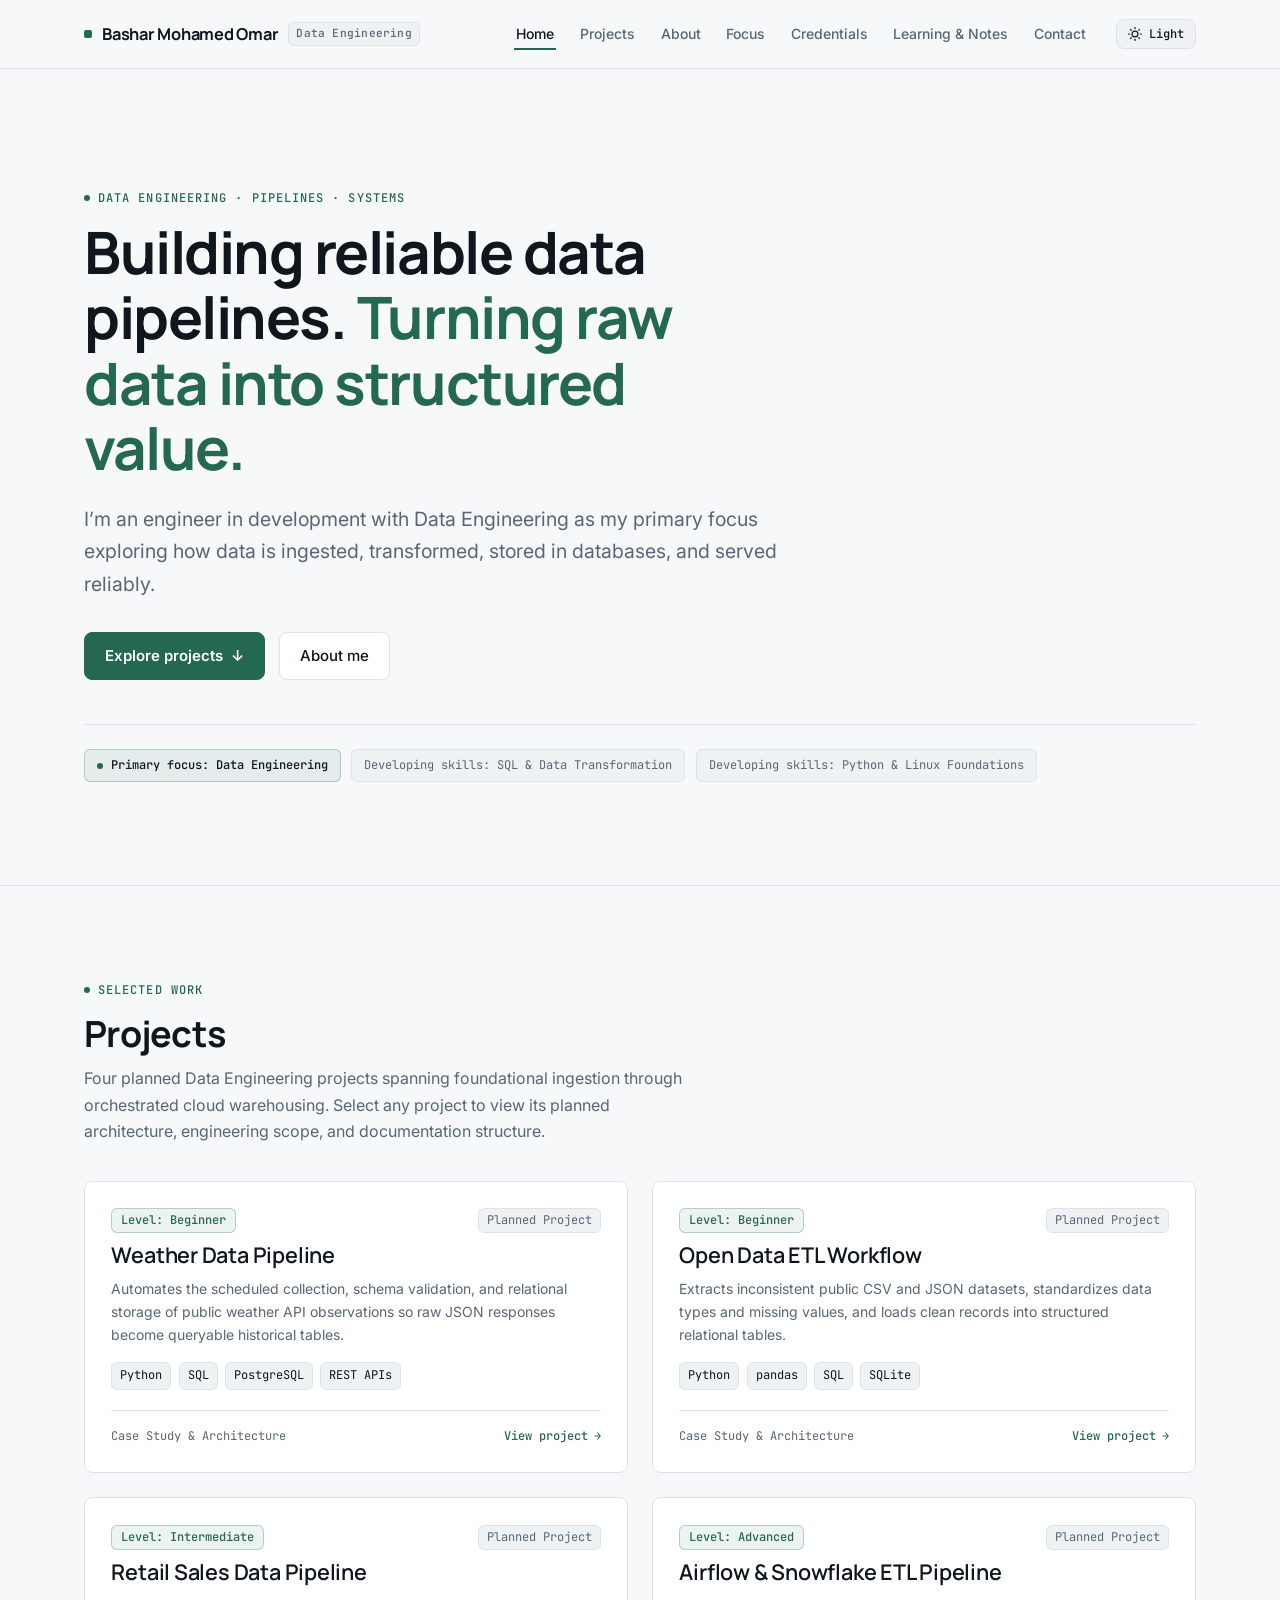
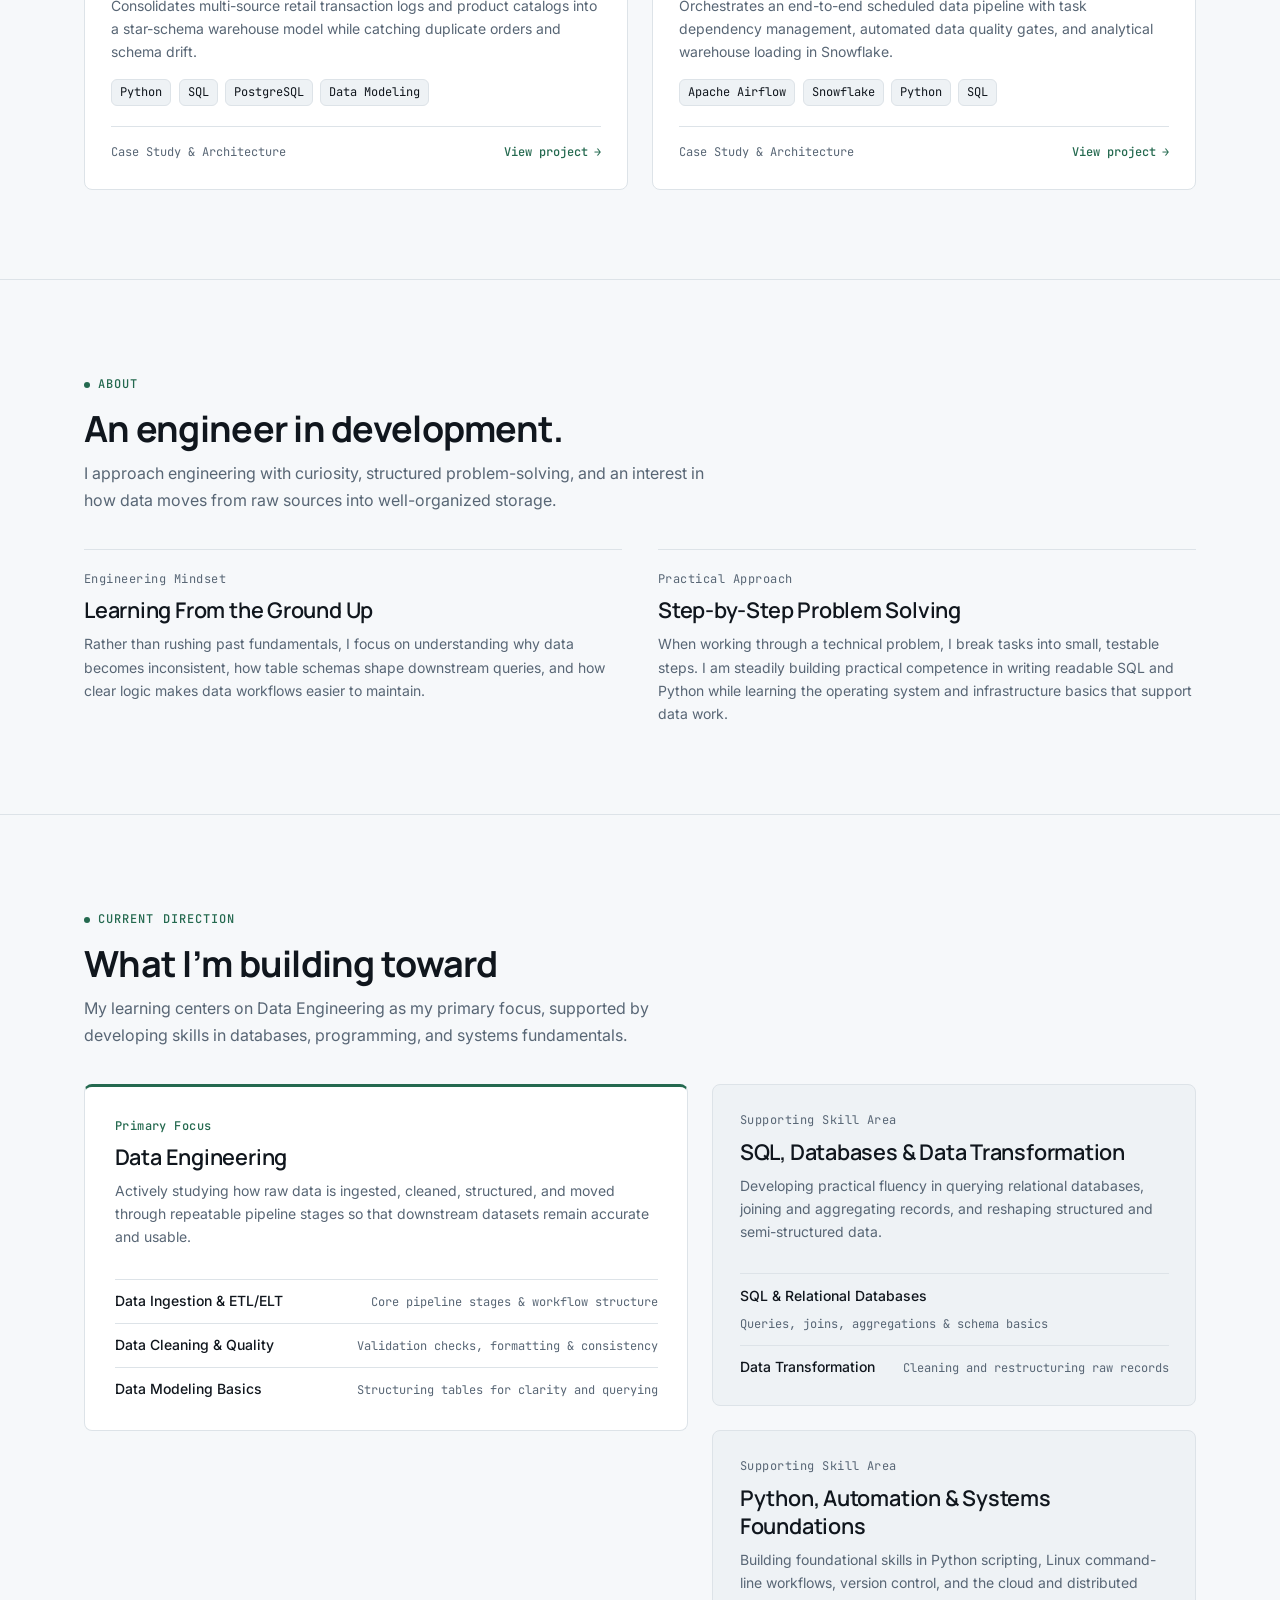
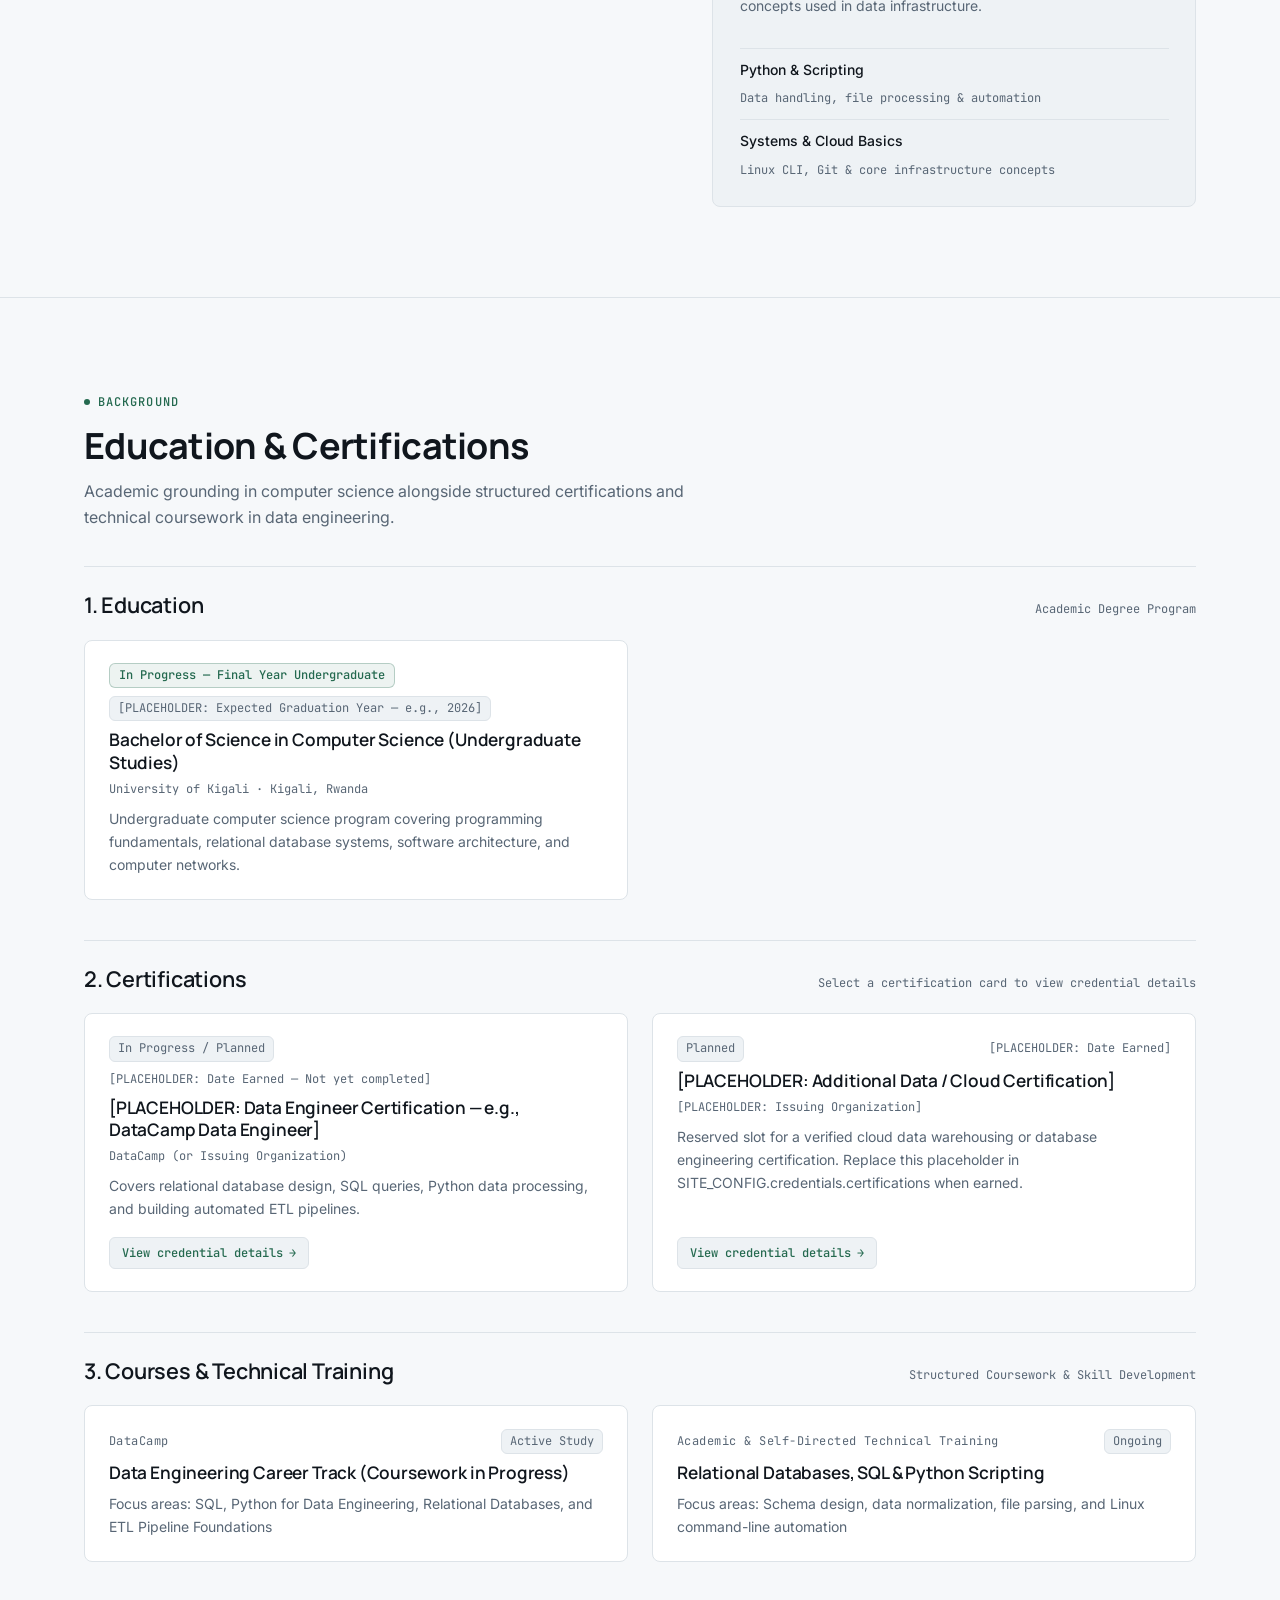
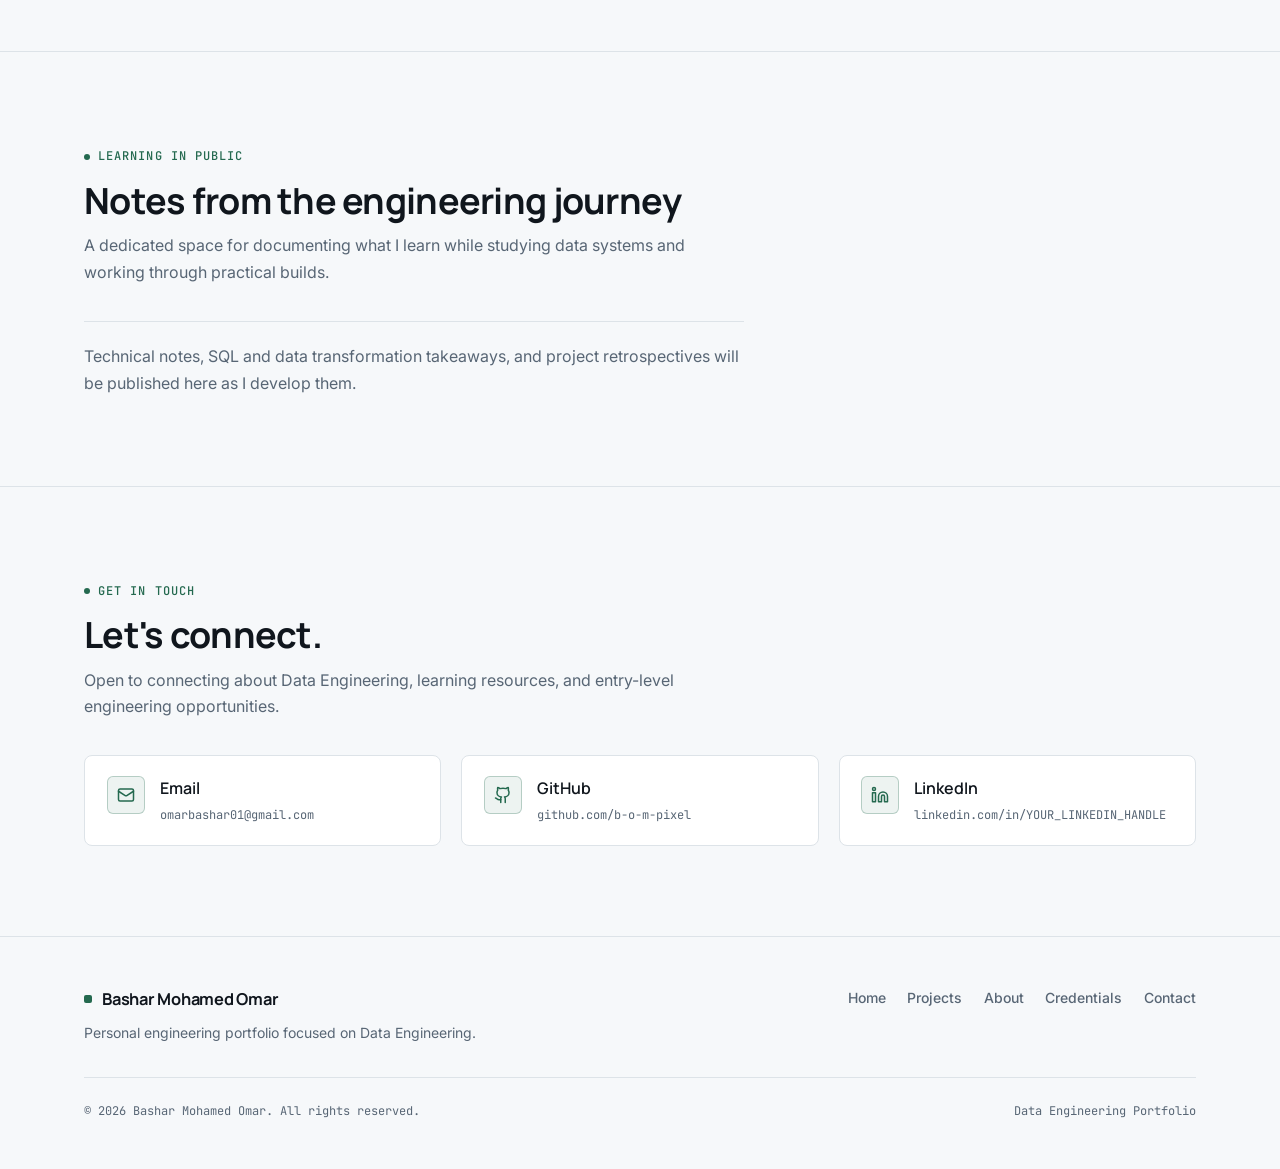
==== index.html @ 9e99ff5d "Updated mail and github links" ====
<!DOCTYPE html>
<html lang="en" data-theme="light">
<head>
  <meta charset="UTF-8" />
  <meta name="viewport" content="width=device-width, initial-scale=1.0" />
  <title>Bashar Mohamed Omar — Data Engineering Portfolio</title>
  <meta
    name="description"
    content="Personal engineering portfolio of Bashar Mohamed Omar, an engineer in development focused on Data Engineering."
  />

  <!-- Google Fonts: Manrope (Headings), Inter (Body), JetBrains Mono (Technical Metadata) -->
  <link rel="preconnect" href="https://fonts.googleapis.com" />
  <link rel="preconnect" href="https://fonts.gstatic.com" crossorigin />
  <link
    href="https://fonts.googleapis.com/css2?family=Inter:wght@400;500;600&family=JetBrains+Mono:wght@400;500&family=Manrope:wght@600;700;800&display=swap"
    rel="stylesheet"
  />

  <!-- Shared Portfolio Stylesheet -->
  <link rel="stylesheet" href="styles.css" />

  <script>
    (function initializeThemeBeforePaint() {
      try {
        var STORAGE_KEY = 'portfolio-theme';
        var savedTheme = localStorage.getItem(STORAGE_KEY);
        var prefersDark =
          window.matchMedia &&
          window.matchMedia('(prefers-color-scheme: dark)').matches;
        var resolvedTheme =
          savedTheme === 'dark' || savedTheme === 'light'
            ? savedTheme
            : prefersDark
            ? 'dark'
            : 'light';
        document.documentElement.setAttribute('data-theme', resolvedTheme);
        document.documentElement.style.colorScheme = resolvedTheme;
      } catch (err) {
        document.documentElement.setAttribute('data-theme', 'light');
      }
    })();
  </script>
</head>
<body>
  <a href="#main-content" class="skip-link">Skip to main content</a>

  <div id="app-root"></div>

  <script>
    const SITE_CONFIG = {
      brand: {
        name: 'Bashar Mohamed Omar',
        tag: 'Data Engineering',
        href: '#hero',
        roleSummary: 'Personal engineering portfolio focused on Data Engineering.'
      },
      navigation: [
        { label: 'Home', href: '#hero', id: 'hero' },
        { label: 'Projects', href: '#projects', id: 'projects' },
        { label: 'About', href: '#about', id: 'about' },
        { label: 'Focus', href: '#focus', id: 'focus' },
        { label: 'Credentials', href: '#credentials', id: 'credentials' },
        { label: 'Learning & Notes', href: '#notes', id: 'notes' },
        { label: 'Contact', href: '#contact', id: 'contact' }
      ],
      footerLinks: [
        { label: 'Home', href: '#hero' },
        { label: 'Projects', href: '#projects' },
        { label: 'About', href: '#about' },
        { label: 'Credentials', href: '#credentials' },
        { label: 'Contact', href: '#contact' }
      ],
      hero: {
        eyebrow: 'DATA ENGINEERING · PIPELINES · SYSTEMS',
        headlinePrefix: 'Building reliable data pipelines.',
        headlineAccent: 'Turning raw data into structured value.',
        supportingParagraph:
          'I’m an engineer in development with Data Engineering as my primary focus exploring how data is ingested, transformed, stored in databases, and served reliably.',
        primaryCta: {
          label: 'Explore projects',
          href: '#projects'
        },
        secondaryCta: {
          label: 'About me',
          href: '#about'
        },
        focusIndicators: [
          { label: 'Primary focus: Data Engineering', isPrimary: true },
          { label: 'Developing skills: SQL & Data Transformation', isPrimary: false },
          { label: 'Developing skills: Python & Linux Foundations', isPrimary: false }
        ]
      },
      projects: {
        id: 'projects',
        label: 'SELECTED WORK',
        heading: 'Projects',
        intro:
          'Four planned Data Engineering projects spanning foundational ingestion through orchestrated cloud warehousing. Select any project to view its planned architecture, engineering scope, and documentation structure.',
        items: [
          {
            title: 'Weather Data Pipeline',
            level: 'Beginner',
            status: 'Planned Project',
            problem:
              'Automates the scheduled collection, schema validation, and relational storage of public weather API observations so raw JSON responses become queryable historical tables.',
            techStack: ['Python', 'SQL', 'PostgreSQL', 'REST APIs'],
            href: 'projects/weather-data-pipeline.html'
          },
          {
            title: 'Open Data ETL Workflow',
            level: 'Beginner',
            status: 'Planned Project',
            problem:
              'Extracts inconsistent public CSV and JSON datasets, standardizes data types and missing values, and loads clean records into structured relational tables.',
            techStack: ['Python', 'pandas', 'SQL', 'SQLite'],
            href: 'projects/open-data-etl.html'
          },
          {
            title: 'Retail Sales Data Pipeline',
            level: 'Intermediate',
            status: 'Planned Project',
            problem:
              'Consolidates multi-source retail transaction logs and product catalogs into a star-schema warehouse model while catching duplicate orders and schema drift.',
            techStack: ['Python', 'SQL', 'PostgreSQL', 'Data Modeling'],
            href: 'projects/retail-data-pipeline.html'
          },
          {
            title: 'Airflow & Snowflake ETL Pipeline',
            level: 'Advanced',
            status: 'Planned Project',
            problem:
              'Orchestrates an end-to-end scheduled data pipeline with task dependency management, automated data quality gates, and analytical warehouse loading in Snowflake.',
            techStack: ['Apache Airflow', 'Snowflake', 'Python', 'SQL'],
            href: 'projects/airflow-snowflake-etl.html'
          }
        ]
      },
      about: {
        id: 'about',
        label: 'ABOUT',
        heading: 'An engineer in development.',
        intro:
          'I approach engineering with curiosity, structured problem-solving, and an interest in how data moves from raw sources into well-organized storage.',
        columns: [
          {
            kicker: 'Engineering Mindset',
            title: 'Learning From the Ground Up',
            copy:
              'Rather than rushing past fundamentals, I focus on understanding why data becomes inconsistent, how table schemas shape downstream queries, and how clear logic makes data workflows easier to maintain.'
          },
          {
            kicker: 'Practical Approach',
            title: 'Step-by-Step Problem Solving',
            copy:
              'When working through a technical problem, I break tasks into small, testable steps. I am steadily building practical competence in writing readable SQL and Python while learning the operating system and infrastructure basics that support data work.'
          }
        ]
      },
      focus: {
        id: 'focus',
        label: 'CURRENT DIRECTION',
        heading: 'What I’m building toward',
        intro:
          'My learning centers on Data Engineering as my primary focus, supported by developing skills in databases, programming, and systems fundamentals.',
        primaryDomain: {
          id: 'focus-data-engineering',
          kicker: 'Primary Focus',
          title: 'Data Engineering',
          description:
            'Actively studying how raw data is ingested, cleaned, structured, and moved through repeatable pipeline stages so that downstream datasets remain accurate and usable.',
          topics: [
            { label: 'Data Ingestion & ETL/ELT', note: 'Core pipeline stages & workflow structure' },
            { label: 'Data Cleaning & Quality', note: 'Validation checks, formatting & consistency' },
            { label: 'Data Modeling Basics', note: 'Structuring tables for clarity and querying' }
          ]
        },
        supportingDomains: [
          {
            id: 'focus-databases-transformation',
            kicker: 'Supporting Skill Area',
            title: 'SQL, Databases & Data Transformation',
            description:
              'Developing practical fluency in querying relational databases, joining and aggregating records, and reshaping structured and semi-structured data.',
            topics: [
              { label: 'SQL & Relational Databases', note: 'Queries, joins, aggregations & schema basics' },
              { label: 'Data Transformation', note: 'Cleaning and restructuring raw records' }
            ]
          },
          {
            id: 'focus-python-systems',
            kicker: 'Supporting Skill Area',
            title: 'Python, Automation & Systems Foundations',
            description:
              'Building foundational skills in Python scripting, Linux command-line workflows, version control, and the cloud and distributed concepts used in data infrastructure.',
            topics: [
              { label: 'Python & Scripting', note: 'Data handling, file processing & automation' },
              { label: 'Systems & Cloud Basics', note: 'Linux CLI, Git & core infrastructure concepts' }
            ]
          }
        ]
      },
      credentials: {
        id: 'credentials',
        label: 'BACKGROUND',
        heading: 'Education & Certifications',
        intro:
          'Academic grounding in computer science alongside structured certifications and technical coursework in data engineering.',
        // Update status to "Graduated" and set graduationDate once your degree is formally conferred.
        education: [
          {
            degree: 'Bachelor of Science in Computer Science (Undergraduate Studies)',
            institution: 'University of Kigali · Kigali, Rwanda',
            status: 'In Progress — Final Year Undergraduate',
            timeline: '[PLACEHOLDER: Expected Graduation Year — e.g., 2026]',
            summary:
              'Undergraduate computer science program covering programming fundamentals, relational database systems, software architecture, and computer networks.'
          }
        ],
        // Earned and in-progress certifications. Clicking any card opens the accessible detail modal.
        certifications: [
          {
            id: 'cert-datacamp-de',
            name: '[PLACEHOLDER: Data Engineer Certification — e.g., DataCamp Data Engineer]',
            issuer: 'DataCamp (or Issuing Organization)',
            status: 'In Progress / Planned',
            dateEarned: '[PLACEHOLDER: Date Earned — Not yet completed]',
            credentialId: '[PLACEHOLDER: Credential ID will be added upon completion]',
            description:
              'Covers relational database design, SQL queries, Python data processing, and building automated ETL pipelines.',
            imageUrl: '',
            imagePlaceholderNote:
              '[PLACEHOLDER: Certificate preview image (e.g., assets/certificates/datacamp-de.png) will be displayed here once earned.]',
            // Leave verificationUrl empty ('') if no official verification link exists yet; set a full https:// URL to display the Verify button.
            verificationUrl: ''
          },
          {
            id: 'cert-cloud-sql',
            name: '[PLACEHOLDER: Additional Data / Cloud Certification]',
            issuer: '[PLACEHOLDER: Issuing Organization]',
            status: 'Planned',
            dateEarned: '[PLACEHOLDER: Date Earned]',
            credentialId: '[PLACEHOLDER: Credential ID]',
            description:
              'Reserved slot for a verified cloud data warehousing or database engineering certification. Replace this placeholder in SITE_CONFIG.credentials.certifications when earned.',
            imageUrl: '',
            imagePlaceholderNote:
              '[PLACEHOLDER: Certificate image preview will appear here once configured.]',
            verificationUrl: ''
          }
        ],
        courses: [
          {
            title: 'Data Engineering Career Track (Coursework in Progress)',
            provider: 'DataCamp',
            status: 'Active Study',
            focus: 'SQL, Python for Data Engineering, Relational Databases, and ETL Pipeline Foundations'
          },
          {
            title: 'Relational Databases, SQL & Python Scripting',
            provider: 'Academic & Self-Directed Technical Training',
            status: 'Ongoing',
            focus: 'Schema design, data normalization, file parsing, and Linux command-line automation'
          }
        ]
      },
      notes: {
        id: 'notes',
        label: 'LEARNING IN PUBLIC',
        heading: 'Notes from the engineering journey',
        intro:
          'A dedicated space for documenting what I learn while studying data systems and working through practical builds.',
        body:
          'Technical notes, SQL and data transformation takeaways, and project retrospectives will be published here as I develop them.'
      },
      // Replace the placeholder email and profile URLs below with your real details.
      contact: {
        id: 'contact',
        label: 'GET IN TOUCH',
        heading: "Let's connect.",
        intro:
          'Open to connecting about Data Engineering, learning resources, and entry-level engineering opportunities.',
        methods: [
          {
            type: 'email',
            label: 'Email',
            value: 'omarbashar01@gmail.com',
            href: 'mailto:omarbashar01@gmail.com',
            external: false
          },
          {
            type: 'github',
            label: 'GitHub',
            value: 'github.com/b-o-m-pixel',
            href: 'https://github.com/b-o-m-pixel',
            external: true
          },
          {
            type: 'linkedin',
            label: 'LinkedIn',
            value: 'linkedin.com/in/YOUR_LINKEDIN_HANDLE',
            href: 'https://www.linkedin.com/in/YOUR_LINKEDIN_HANDLE',
            external: true
          }
        ]
      }
    };

    function ThemeToggle(buttonIdSuffix) {
      const currentTheme =
        document.documentElement.getAttribute('data-theme') === 'dark' ? 'dark' : 'light';
      const isDark = currentTheme === 'dark';

      return `
        <button
          type="button"
          id="theme-toggle-${buttonIdSuffix}"
          class="theme-toggle-btn js-theme-toggle"
          data-theme-toggle
          aria-pressed="${isDark ? 'true' : 'false'}"
          aria-label="Switch color theme. Current theme is ${isDark ? 'dark' : 'light'}."
          title="Toggle light or dark color theme"
        >
          <span class="js-theme-icon" aria-hidden="true" style="display:inline-flex;align-items:center;">
            ${getThemeIconSvg(currentTheme)}
          </span>
          <span class="js-theme-label">${isDark ? 'Dark' : 'Light'}</span>
        </button>
      `;
    }

    function getThemeIconSvg(theme) {
      if (theme === 'dark') {
        return `<svg width="14" height="14" viewBox="0 0 24 24" fill="none" stroke="currentColor" stroke-width="2" stroke-linecap="round" stroke-linejoin="round"><path d="M21 12.79A9 9 0 1 1 11.21 3 7 7 0 0 0 21 12.79z"></path></svg>`;
      }
      return `<svg width="14" height="14" viewBox="0 0 24 24" fill="none" stroke="currentColor" stroke-width="2" stroke-linecap="round" stroke-linejoin="round"><circle cx="12" cy="12" r="5"></circle><line x1="12" y1="1" x2="12" y2="3"></line><line x1="12" y1="21" x2="12" y2="23"></line><line x1="4.22" y1="4.22" x2="5.64" y2="5.64"></line><line x1="18.36" y1="18.36" x2="19.78" y2="19.78"></line><line x1="1" y1="12" x2="3" y2="12"></line><line x1="21" y1="12" x2="23" y2="12"></line><line x1="4.22" y1="19.78" x2="5.64" y2="18.36"></line><line x1="18.36" y1="5.64" x2="19.78" y2="4.22"></line></svg>`;
    }

    function getContactIconSvg(type) {
      if (type === 'email') {
        return `<svg width="18" height="18" viewBox="0 0 24 24" fill="none" stroke="currentColor" stroke-width="2" stroke-linecap="round" stroke-linejoin="round" aria-hidden="true"><rect x="2" y="4" width="20" height="16" rx="2"></rect><path d="m22 7-8.97 5.7a1.94 1.94 0 0 1-2.06 0L2 7"></path></svg>`;
      }
      if (type === 'github') {
        return `<svg width="18" height="18" viewBox="0 0 24 24" fill="none" stroke="currentColor" stroke-width="2" stroke-linecap="round" stroke-linejoin="round" aria-hidden="true"><path d="M15 22v-4a4.8 4.8 0 0 0-1-3.5c3 0 6-2 6-5.5.08-1.25-.27-2.48-1-3.5.28-1.15.28-2.35 0-3.5 0 0-1 0-3 1.5-2.64-.5-5.36-.5-8 0C6 2 5 2 5 2c-.3 1.15-.3 2.35 0 3.5A5.403 5.403 0 0 0 4 9c0 3.5 3 5.5 6 5.5-.39.49-.68 1.05-.85 1.65-.17.6-.22 1.23-.15 1.85v4"></path><path d="M9 18c-4.51 2-5-2-7-2"></path></svg>`;
      }
      if (type === 'linkedin') {
        return `<svg width="18" height="18" viewBox="0 0 24 24" fill="none" stroke="currentColor" stroke-width="2" stroke-linecap="round" stroke-linejoin="round" aria-hidden="true"><path d="M16 8a6 6 0 0 1 6 6v7h-4v-7a2 2 0 0 0-2-2 2 2 0 0 0-2 2v7h-4v-7a6 6 0 0 1 6-6z"></path><rect x="2" y="9" width="4" height="12"></rect><circle cx="4" cy="4" r="2"></circle></svg>`;
      }
      return `<svg width="18" height="18" viewBox="0 0 24 24" fill="none" stroke="currentColor" stroke-width="2" stroke-linecap="round" stroke-linejoin="round" aria-hidden="true"><path d="M10 13a5 5 0 0 0 7.54.54l3-3a5 5 0 0 0-7.07-7.07l-1.72 1.71"></path><path d="M14 11a5 5 0 0 0-7.54-.54l-3 3a5 5 0 0 0 7.07 7.07l1.71-1.71"></path></svg>`;
    }

    function SiteNavigation(items, isMobile) {
      if (isMobile) {
        return `
          <nav aria-label="Mobile primary navigation">
            <ul class="mobile-nav-list">
              ${items
                .map(
                  (item, idx) => `
                <li>
                  <a
                    href="${item.href}"
                    class="mobile-nav-link js-mobile-nav-link"
                    data-section-target="${item.id}"
                    ${idx === 0 ? 'aria-current="location"' : ''}
                  >
                    <span>${item.label}</span>
                    <span aria-hidden="true" style="font-family:var(--font-mono);font-size:0.75rem;color:var(--text-secondary);">→</span>
                  </a>
                </li>
              `
                )
                .join('')}
            </ul>
          </nav>
        `;
      }

      return `
        <nav aria-label="Primary navigation">
          <ul class="nav-list">
            ${items
              .map(
                (item, idx) => `
              <li>
                <a
                  href="${item.href}"
                  class="nav-link js-nav-link"
                  data-section-target="${item.id}"
                  ${idx === 0 ? 'aria-current="location"' : ''}
                >
                  ${item.label}
                </a>
              </li>
            `
              )
              .join('')}
          </ul>
        </nav>
      `;
    }

    function SiteHeader(config) {
      return `
        <header id="site-header" class="site-header">
          <div class="site-container header-inner">
            <a href="${config.brand.href}" class="brand-wordmark js-brand-link" data-section-target="hero" aria-label="${config.brand.name} — ${config.brand.tag} — Home">
              <span class="brand-indicator" aria-hidden="true"></span>
              <span>${config.brand.name}</span>
              <span class="brand-tag">${config.brand.tag}</span>
            </a>

            <div class="desktop-nav-wrapper">
              ${SiteNavigation(config.navigation, false)}
              ${ThemeToggle('desktop')}
            </div>

            <div class="mobile-controls">
              ${ThemeToggle('mobile')}
              <button
                type="button"
                id="mobile-menu-toggle"
                class="mobile-menu-btn"
                aria-expanded="false"
                aria-controls="mobile-navigation-panel"
                aria-label="Open navigation menu"
              >
                <svg id="mobile-menu-icon" width="15" height="15" viewBox="0 0 24 24" fill="none" stroke="currentColor" stroke-width="2" stroke-linecap="round" stroke-linejoin="round" aria-hidden="true">
                  <line x1="3" y1="6" x2="21" y2="6"></line>
                  <line x1="3" y1="12" x2="21" y2="12"></line>
                  <line x1="3" y1="18" x2="21" y2="18"></line>
                </svg>
                <span id="mobile-menu-label">Menu</span>
              </button>
            </div>
          </div>

          <div id="mobile-navigation-panel" class="mobile-nav-panel" role="region" aria-label="Mobile menu">
            <div class="site-container">
              ${SiteNavigation(config.navigation, true)}
            </div>
          </div>
        </header>
      `;
    }

    function HeroSection(hero) {
      return `
        <section id="hero" class="hero-section" aria-labelledby="hero-heading">
          <div class="site-container">
            <div class="eyebrow-label">${hero.eyebrow}</div>
            <h1 id="hero-heading" class="heading-hero">
              ${hero.headlinePrefix}
              <span class="hero-accent-text">${hero.headlineAccent}</span>
            </h1>
            <p class="lead-paragraph">
              ${hero.supportingParagraph}
            </p>

            <div class="cta-group">
              <a href="${hero.primaryCta.href}" class="btn-primary">
                <span>${hero.primaryCta.label}</span>
                <span aria-hidden="true">↓</span>
              </a>
              <a href="${hero.secondaryCta.href}" class="btn-secondary">
                <span>${hero.secondaryCta.label}</span>
              </a>
            </div>

            <div class="focus-indicators-bar" role="list" aria-label="Engineering focus areas">
              ${hero.focusIndicators
                .map(
                  (chip) => `
                <div role="listitem" class="focus-chip ${chip.isPrimary ? 'focus-chip--primary' : ''}">
                  ${chip.isPrimary ? '<span class="focus-chip-dot" aria-hidden="true"></span>' : ''}
                  <span>${chip.label}</span>
                </div>
              `
                )
                .join('')}
            </div>
          </div>
        </section>
      `;
    }

    function ProjectsSection(projects) {
      return `
        <section id="${projects.id}" class="portfolio-section" aria-labelledby="projects-heading">
          <div class="site-container">
            <div class="section-header-bar">
              <div class="eyebrow-label">${projects.label}</div>
              <h2 id="projects-heading" class="heading-section">${projects.heading}</h2>
              <p class="section-intro">${projects.intro}</p>
            </div>

            <div class="grid-2-col" role="region" aria-label="Planned Data Engineering projects">
              ${projects.items
                .map(
                  (project) => `
                <article class="project-card">
                  <div>
                    <div class="slot-meta-row">
                      <span class="level-badge">Level: ${project.level}</span>
                      <span class="planned-badge">${project.status}</span>
                    </div>
                    <h3 class="heading-card">${project.title}</h3>
                    <p class="slot-copy">${project.problem}</p>
                    <ul class="tech-badge-list" aria-label="${project.title} technology stack">
                      ${project.techStack
                        .map((tech) => `<li class="tech-badge">${tech}</li>`)
                        .join('')}
                    </ul>
                  </div>

                  <div class="project-card-footer">
                    <span class="editorial-item-note">Case Study &amp; Architecture</span>
                    <a
                      href="${project.href}"
                      class="project-card-link"
                      aria-label="View project details for ${project.title}"
                    >
                      <span>View project</span>
                      <span aria-hidden="true">→</span>
                    </a>
                  </div>
                </article>
              `
                )
                .join('')}
            </div>
          </div>
        </section>
      `;
    }

    function AboutSection(about) {
      return `
        <section id="${about.id}" class="portfolio-section" aria-labelledby="about-heading">
          <div class="site-container">
            <div class="section-header-bar">
              <div class="eyebrow-label">${about.label}</div>
              <h2 id="about-heading" class="heading-section">${about.heading}</h2>
              <p class="section-intro">${about.intro}</p>
            </div>

            <div class="about-grid">
              ${about.columns
                .map(
                  (col) => `
                <div class="editorial-column">
                  <p class="slot-kicker">${col.kicker}</p>
                  <h3 class="heading-card">${col.title}</h3>
                  <p class="slot-copy">${col.copy}</p>
                </div>
              `
                )
                .join('')}
            </div>
          </div>
        </section>
      `;
    }

    function FocusSection(focus) {
      const primary = focus.primaryDomain;
      return `
        <section id="${focus.id}" class="portfolio-section" aria-labelledby="focus-heading">
          <div class="site-container">
            <div class="section-header-bar">
              <div class="eyebrow-label">${focus.label}</div>
              <h2 id="focus-heading" class="heading-section">${focus.heading}</h2>
              <p class="section-intro">${focus.intro}</p>
            </div>

            <div class="focus-layout">
              <article id="${primary.id}" class="editorial-slot editorial-slot--primary-focus">
                <div>
                  <p class="slot-kicker slot-kicker--accent">${primary.kicker}</p>
                  <h3 class="heading-card">${primary.title}</h3>
                  <p class="slot-copy">${primary.description}</p>
                </div>

                <ul class="editorial-divider-list" aria-label="${primary.title} focus areas">
                  ${primary.topics
                    .map(
                      (topic) => `
                    <li class="editorial-divider-item">
                      <span class="editorial-item-label">${topic.label}</span>
                      <span class="editorial-item-note">${topic.note}</span>
                    </li>
                  `
                    )
                    .join('')}
                </ul>
              </article>

              <div class="focus-supporting-stack">
                ${focus.supportingDomains
                  .map(
                    (domain) => `
                  <article id="${domain.id}" class="editorial-slot editorial-slot--quiet">
                    <div>
                      <p class="slot-kicker">${domain.kicker}</p>
                      <h3 class="heading-card">${domain.title}</h3>
                      <p class="slot-copy">${domain.description}</p>
                    </div>

                    <ul class="editorial-divider-list" aria-label="${domain.title} developing skills">
                      ${domain.topics
                        .map(
                          (topic) => `
                        <li class="editorial-divider-item">
                          <span class="editorial-item-label">${topic.label}</span>
                          <span class="editorial-item-note">${topic.note}</span>
                        </li>
                      `
                        )
                        .join('')}
                    </ul>
                  </article>
                `
                  )
                  .join('')}
              </div>
            </div>
          </div>
        </section>
      `;
    }

    function CredentialsSection(credentials) {
      return `
        <section id="${credentials.id}" class="portfolio-section" aria-labelledby="credentials-heading">
          <div class="site-container">
            <div class="section-header-bar">
              <div class="eyebrow-label">${credentials.label}</div>
              <h2 id="credentials-heading" class="heading-section">${credentials.heading}</h2>
              <p class="section-intro">${credentials.intro}</p>
            </div>

            <div class="credentials-category-stack">
              <!-- Category 1: Education -->
              <div class="credentials-category-block" aria-labelledby="cat-education-heading">
                <div class="credentials-category-header">
                  <h3 id="cat-education-heading" class="heading-card">1. Education</h3>
                  <span class="editorial-item-note">Academic Degree Program</span>
                </div>
                <div class="grid-2-col">
                  ${credentials.education
                    .map(
                      (edu) => `
                    <article class="credential-card">
                      <div>
                        <div class="slot-meta-row">
                          <span class="level-badge">${edu.status}</span>
                          <span class="planned-badge">${edu.timeline}</span>
                        </div>
                        <h4 class="heading-card" style="font-size:1.08rem;">${edu.degree}</h4>
                        <p class="credential-issuer">${edu.institution}</p>
                        <p class="slot-copy">${edu.summary}</p>
                      </div>
                    </article>
                  `
                    )
                    .join('')}
                </div>
              </div>

              <!-- Category 2: Certifications (Interactive Modal Triggers) -->
              <div class="credentials-category-block" aria-labelledby="cat-certifications-heading">
                <div class="credentials-category-header">
                  <h3 id="cat-certifications-heading" class="heading-card">2. Certifications</h3>
                  <span class="editorial-item-note">Select a certification card to view credential details</span>
                </div>
                <div class="grid-2-col">
                  ${credentials.certifications
                    .map(
                      (cert) => `
                    <article class="credential-card credential-card--interactive">
                      <div>
                        <div class="slot-meta-row">
                          <span class="planned-badge">${cert.status}</span>
                          <span class="editorial-item-note">${cert.dateEarned}</span>
                        </div>
                        <h4 class="heading-card" style="font-size:1.08rem;">${cert.name}</h4>
                        <p class="credential-issuer">${cert.issuer}</p>
                        <p class="slot-copy">${cert.description}</p>
                      </div>
                      <button
                        type="button"
                        class="credential-trigger-btn js-cert-modal-trigger"
                        data-cert-id="${cert.id}"
                        aria-haspopup="dialog"
                        aria-controls="certification-modal"
                      >
                        <span>View credential details</span>
                        <span aria-hidden="true">→</span>
                      </button>
                    </article>
                  `
                    )
                    .join('')}
                </div>
              </div>

              <!-- Category 3: Courses & Technical Training -->
              <div class="credentials-category-block" aria-labelledby="cat-courses-heading">
                <div class="credentials-category-header">
                  <h3 id="cat-courses-heading" class="heading-card">3. Courses &amp; Technical Training</h3>
                  <span class="editorial-item-note">Structured Coursework &amp; Skill Development</span>
                </div>
                <div class="grid-2-col">
                  ${credentials.courses
                    .map(
                      (course) => `
                    <article class="credential-card">
                      <div>
                        <div class="slot-meta-row">
                          <span class="slot-kicker" style="margin:0;">${course.provider}</span>
                          <span class="planned-badge">${course.status}</span>
                        </div>
                        <h4 class="heading-card" style="font-size:1.08rem;">${course.title}</h4>
                        <p class="slot-copy">Focus areas: ${course.focus}</p>
                      </div>
                    </article>
                  `
                    )
                    .join('')}
                </div>
              </div>
            </div>
          </div>
        </section>
      `;
    }

    function CertificationModal() {
      return `
        <div
          id="certification-modal-backdrop"
          class="modal-backdrop"
          hidden
        >
          <div
            id="certification-modal"
            class="modal-dialog"
            role="dialog"
            aria-modal="true"
            aria-labelledby="cert-modal-title"
            aria-describedby="cert-modal-description"
            tabindex="-1"
          >
            <div class="modal-header">
              <div>
                <p id="cert-modal-status" class="slot-kicker slot-kicker--accent" style="margin-bottom:0.25rem;"></p>
                <h3 id="cert-modal-title" class="heading-card"></h3>
              </div>
              <button
                type="button"
                id="cert-modal-close"
                class="modal-close-btn"
                aria-label="Close certification details modal"
              >
                <span aria-hidden="true">✕</span>
                <span>Close</span>
              </button>
            </div>

            <div class="modal-body">
              <p id="cert-modal-description" class="slot-copy" style="margin:0;"></p>

              <dl class="modal-meta-dl">
                <div>
                  <dt>Issuing Organization</dt>
                  <dd id="cert-modal-issuer"></dd>
                </div>
                <div>
                  <dt>Date Earned / Status</dt>
                  <dd id="cert-modal-date"></dd>
                </div>
                <div style="grid-column: 1 / -1;">
                  <dt>Credential ID</dt>
                  <dd id="cert-modal-credential-id" style="font-family:var(--font-mono);font-size:var(--text-xs);"></dd>
                </div>
              </dl>

              <div id="cert-modal-preview" class="modal-preview-box" aria-label="Certificate preview area"></div>
            </div>

            <div class="modal-footer">
              <span class="editorial-item-note">Press Escape or click outside to close</span>
              <div id="cert-modal-verify-container"></div>
            </div>
          </div>
        </div>
      `;
    }

    function NotesSection(notes) {
      return `
        <section id="${notes.id}" class="portfolio-section" aria-labelledby="notes-heading">
          <div class="site-container">
            <div class="section-header-bar">
              <div class="eyebrow-label">${notes.label}</div>
              <h2 id="notes-heading" class="heading-section">${notes.heading}</h2>
              <p class="section-intro">${notes.intro}</p>
            </div>

            <div class="editorial-note-box">
              <p>${notes.body}</p>
            </div>
          </div>
        </section>
      `;
    }

    function ContactSection(contact) {
      return `
        <section id="${contact.id}" class="portfolio-section portfolio-section--last" aria-labelledby="contact-heading">
          <div class="site-container">
            <div class="section-header-bar">
              <div class="eyebrow-label">${contact.label}</div>
              <h2 id="contact-heading" class="heading-section">${contact.heading}</h2>
              <p class="section-intro">${contact.intro}</p>
            </div>

            <div class="contact-links-grid" role="list" aria-label="Professional contact links">
              ${contact.methods
                .map(
                  (method) => `
                <a
                  role="listitem"
                  href="${method.href}"
                  class="contact-method-card"
                  ${method.external ? 'target="_blank" rel="noopener noreferrer"' : ''}
                >
                  <span class="contact-icon-box">
                    ${getContactIconSvg(method.type)}
                  </span>
                  <div>
                    <h3 class="contact-method-label">${method.label}</h3>
                    <p class="contact-method-value">${method.value}</p>
                  </div>
                </a>
              `
                )
                .join('')}
            </div>
          </div>
        </section>
      `;
    }

    function SiteFooter(config) {
      const currentYear = new Date().getFullYear();
      return `
        <footer id="site-footer" class="site-footer">
          <div class="site-container">
            <div class="footer-grid">
              <div>
                <a href="${config.brand.href}" class="brand-wordmark js-brand-link" data-section-target="hero">
                  <span class="brand-indicator" aria-hidden="true"></span>
                  <span>${config.brand.name}</span>
                </a>
                <p style="font-size:var(--text-sm);color:var(--text-secondary);max-width:46ch;margin:0.65rem 0 0 0;">
                  ${config.brand.roleSummary}
                </p>
              </div>

              <nav aria-label="Footer quick links" class="footer-links">
                ${config.footerLinks
                  .map(
                    (item) => `
                  <a href="${item.href}" class="nav-link" style="padding:2px 0;">
                    ${item.label}
                  </a>
                `
                  )
                  .join('')}
              </nav>
            </div>

            <div class="footer-bottom">
              <span>&copy; ${currentYear} ${config.brand.name}. All rights reserved.</span>
              <span>Data Engineering Portfolio</span>
            </div>
          </div>
        </footer>
      `;
    }

    function renderPortfolioApp() {
      const root = document.getElementById('app-root');
      if (!root) return;

      root.innerHTML = `
        ${SiteHeader(SITE_CONFIG)}
        <main id="main-content" tabindex="-1">
          ${HeroSection(SITE_CONFIG.hero)}
          ${ProjectsSection(SITE_CONFIG.projects)}
          ${AboutSection(SITE_CONFIG.about)}
          ${FocusSection(SITE_CONFIG.focus)}
          ${CredentialsSection(SITE_CONFIG.credentials)}
          ${NotesSection(SITE_CONFIG.notes)}
          ${ContactSection(SITE_CONFIG.contact)}
        </main>
        ${SiteFooter(SITE_CONFIG)}
        ${CertificationModal()}
      `;

      bindThemeToggles();
      bindMobileNavigation();
      bindScrollSpyNavigation();
      bindCertificationModal();
    }

    function bindThemeToggles() {
      const toggleButtons = document.querySelectorAll('[data-theme-toggle]');

      function applyTheme(newTheme, persist) {
        document.documentElement.setAttribute('data-theme', newTheme);
        document.documentElement.style.colorScheme = newTheme;

        if (persist) {
          try {
            localStorage.setItem('portfolio-theme', newTheme);
          } catch (e) {
            // Ignore storage errors in restricted environments
          }
        }

        const isDark = newTheme === 'dark';
        toggleButtons.forEach((btn) => {
          btn.setAttribute('aria-pressed', isDark ? 'true' : 'false');
          btn.setAttribute(
            'aria-label',
            `Switch color theme. Current theme is ${isDark ? 'dark' : 'light'}.`
          );
          const iconSpan = btn.querySelector('.js-theme-icon');
          const labelSpan = btn.querySelector('.js-theme-label');
          if (iconSpan) iconSpan.innerHTML = getThemeIconSvg(newTheme);
          if (labelSpan) labelSpan.textContent = isDark ? 'Dark' : 'Light';
        });
      }

      toggleButtons.forEach((btn) => {
        btn.addEventListener('click', () => {
          const current =
            document.documentElement.getAttribute('data-theme') === 'dark' ? 'dark' : 'light';
          const next = current === 'dark' ? 'light' : 'dark';
          applyTheme(next, true);
        });
      });
    }

    function bindMobileNavigation() {
      const menuBtn = document.getElementById('mobile-menu-toggle');
      const menuPanel = document.getElementById('mobile-navigation-panel');
      const menuLabel = document.getElementById('mobile-menu-label');
      const mobileLinks = document.querySelectorAll('.js-mobile-nav-link');

      if (!menuBtn || !menuPanel) return;

      function setMenuOpen(isOpen) {
        menuBtn.setAttribute('aria-expanded', isOpen ? 'true' : 'false');
        menuBtn.setAttribute(
          'aria-label',
          isOpen ? 'Close navigation menu' : 'Open navigation menu'
        );
        if (menuLabel) {
          menuLabel.textContent = isOpen ? 'Close' : 'Menu';
        }
        menuPanel.classList.toggle('is-open', isOpen);
      }

      menuBtn.addEventListener('click', () => {
        const currentlyOpen = menuBtn.getAttribute('aria-expanded') === 'true';
        setMenuOpen(!currentlyOpen);
      });

      mobileLinks.forEach((link) => {
        link.addEventListener('click', () => {
          setMenuOpen(false);
        });
      });

      document.addEventListener('keydown', (event) => {
        if (event.key === 'Escape' && menuBtn.getAttribute('aria-expanded') === 'true') {
          setMenuOpen(false);
          menuBtn.focus();
        }
      });

      document.addEventListener('click', (event) => {
        const header = document.getElementById('site-header');
        if (
          header &&
          !header.contains(event.target) &&
          menuBtn.getAttribute('aria-expanded') === 'true'
        ) {
          setMenuOpen(false);
        }
      });
    }

    function bindScrollSpyNavigation() {
      const trackedIds = SITE_CONFIG.navigation.map((item) => item.id);
      const trackedSections = trackedIds
        .map((id) => document.getElementById(id))
        .filter(Boolean);
      const allNavLinks = document.querySelectorAll('.js-nav-link, .js-mobile-nav-link');
      const brandLinks = document.querySelectorAll('.js-brand-link');

      function setActiveSection(sectionId) {
        if (!sectionId || !trackedIds.includes(sectionId)) return;
        allNavLinks.forEach((link) => {
          if (link.getAttribute('data-section-target') === sectionId) {
            link.setAttribute('aria-current', 'location');
          } else {
            link.removeAttribute('aria-current');
          }
        });
      }

      function evaluateScrollPosition() {
        if (!trackedSections.length) return;

        const scrollY = window.scrollY || window.pageYOffset;
        const viewportHeight = window.innerHeight;
        const documentHeight = document.documentElement.scrollHeight;

        if (scrollY + viewportHeight >= documentHeight - 24) {
          setActiveSection(trackedIds[trackedIds.length - 1]);
          return;
        }

        const activationOffset = 140;
        let resolvedId = trackedIds[0];

        for (let i = 0; i < trackedSections.length; i++) {
          const rect = trackedSections[i].getBoundingClientRect();
          if (rect.top <= activationOffset) {
            resolvedId = trackedSections[i].id;
          } else {
            break;
          }
        }

        setActiveSection(resolvedId);
      }

      allNavLinks.forEach((link) => {
        link.addEventListener('click', () => {
          const targetId = link.getAttribute('data-section-target');
          if (targetId) setActiveSection(targetId);
        });
      });

      brandLinks.forEach((link) => {
        link.addEventListener('click', () => {
          setActiveSection('hero');
        });
      });

      window.addEventListener('scroll', evaluateScrollPosition, { passive: true });
      window.addEventListener('resize', evaluateScrollPosition, { passive: true });
      window.addEventListener('hashchange', () => {
        const hashId = window.location.hash.replace('#', '');
        if (trackedIds.includes(hashId)) {
          setActiveSection(hashId);
        }
      });

      evaluateScrollPosition();
    }

    function bindCertificationModal() {
      const backdrop = document.getElementById('certification-modal-backdrop');
      const dialog = document.getElementById('certification-modal');
      const closeBtn = document.getElementById('cert-modal-close');
      const triggers = document.querySelectorAll('.js-cert-modal-trigger');
      const mainContent = document.getElementById('main-content');
      const siteHeader = document.getElementById('site-header');
      const siteFooter = document.getElementById('site-footer');

      if (!backdrop || !dialog || !closeBtn) return;

      let lastFocusedTrigger = null;

      function setBackgroundInert(isInert) {
        [mainContent, siteHeader, siteFooter].forEach((el) => {
          if (!el) return;
          if (isInert) {
            el.setAttribute('inert', '');
            el.setAttribute('aria-hidden', 'true');
          } else {
            el.removeAttribute('inert');
            el.removeAttribute('aria-hidden');
          }
        });
      }

      function openModal(certId, triggerEl) {
        const cert = SITE_CONFIG.credentials.certifications.find((c) => c.id === certId);
        if (!cert) return;

        lastFocusedTrigger = triggerEl || document.activeElement;

        document.getElementById('cert-modal-status').textContent = cert.status;
        document.getElementById('cert-modal-title').textContent = cert.name;
        document.getElementById('cert-modal-description').textContent = cert.description;
        document.getElementById('cert-modal-issuer').textContent = cert.issuer;
        document.getElementById('cert-modal-date').textContent = cert.dateEarned;
        document.getElementById('cert-modal-credential-id').textContent = cert.credentialId;

        const previewEl = document.getElementById('cert-modal-preview');
        if (cert.imageUrl && cert.imageUrl.trim() !== '') {
          previewEl.innerHTML = `<img src="${cert.imageUrl}" alt="Certificate preview for ${cert.name}" />`;
        } else {
          previewEl.innerHTML = `<p class="editorial-item-note" style="margin:0;">${cert.imagePlaceholderNote}</p>`;
        }

        const verifyContainer = document.getElementById('cert-modal-verify-container');
        if (cert.verificationUrl && cert.verificationUrl.trim() !== '') {
          verifyContainer.innerHTML = `
            <a
              href="${cert.verificationUrl}"
              class="btn-primary"
              style="padding:8px 14px;font-size:var(--text-xs);"
              target="_blank"
              rel="noopener noreferrer"
            >
              <span>Verify credential</span>
              <span aria-hidden="true">↗</span>
            </a>
          `;
        } else {
          verifyContainer.innerHTML = `
            <span class="planned-badge">Verification URL pending completion</span>
          `;
        }

        backdrop.removeAttribute('hidden');
        document.body.classList.add('modal-open');
        setBackgroundInert(true);
        closeBtn.focus();
      }

      function closeModal() {
        if (backdrop.hasAttribute('hidden')) return;
        backdrop.setAttribute('hidden', '');
        document.body.classList.remove('modal-open');
        setBackgroundInert(false);
        if (lastFocusedTrigger && typeof lastFocusedTrigger.focus === 'function') {
          lastFocusedTrigger.focus();
        }
      }

      triggers.forEach((btn) => {
        btn.addEventListener('click', () => {
          const certId = btn.getAttribute('data-cert-id');
          openModal(certId, btn);
        });
      });

      closeBtn.addEventListener('click', closeModal);

      backdrop.addEventListener('click', (event) => {
        if (event.target === backdrop) {
          closeModal();
        }
      });

      document.addEventListener('keydown', (event) => {
        if (backdrop.hasAttribute('hidden')) return;

        if (event.key === 'Escape') {
          event.preventDefault();
          closeModal();
          return;
        }

        if (event.key === 'Tab') {
          const focusable = dialog.querySelectorAll(
            'button, [href], input, select, textarea, [tabindex]:not([tabindex="-1"])'
          );
          if (!focusable.length) return;
          const first = focusable[0];
          const last = focusable[focusable.length - 1];

          if (event.shiftKey && document.activeElement === first) {
            event.preventDefault();
            last.focus();
          } else if (!event.shiftKey && document.activeElement === last) {
            event.preventDefault();
            first.focus();
          }
        }
      });
    }

    renderPortfolioApp();
  </script>
</body>
</html>
---- styles.css ----
:root,
[data-theme="light"] {
  --bg-page: #F6F8FA;
  --surface-primary: #FFFFFF;
  --surface-secondary: #EEF2F5;
  --text-primary: #10161D;
  --text-secondary: #586675;
  --border-subtle: #DDE3E8;
  --accent-primary: #24694F;
  --accent-hover: #1C543F;
  --focus-ring: #24694F;
  --accent-subtle: rgba(36, 105, 79, 0.08);
  --accent-border: rgba(36, 105, 79, 0.28);
  --backdrop-overlay: rgba(16, 22, 29, 0.62);

  /* Typography Roles */
  --font-heading: 'Manrope', -apple-system, BlinkMacSystemFont, 'Segoe UI', Roboto, sans-serif;
  --font-body: 'Inter', -apple-system, BlinkMacSystemFont, 'Segoe UI', Roboto, sans-serif;
  --font-mono: 'JetBrains Mono', ui-monospace, SFMono-Regular, Menlo, Monaco, Consolas, monospace;

  /* Fluid Type Scale */
  --text-hero: clamp(2.15rem, 4.4vw + 0.85rem, 3.65rem);
  --text-h1-page: clamp(1.85rem, 3.2vw + 0.8rem, 2.85rem);
  --text-h2: clamp(1.55rem, 2.4vw + 0.7rem, 2.25rem);
  --text-h3: clamp(1.125rem, 1.1vw + 0.75rem, 1.35rem);
  --text-body-lg: clamp(1.05rem, 0.55vw + 0.9rem, 1.225rem);
  --text-body: 1rem;
  --text-sm: 0.875rem;
  --text-xs: 0.75rem;

  /* Layout & Spacing Tokens */
  --header-height: 68px;
  --container-max: 1160px;
  --container-pad-desktop: 24px;
  --container-pad-mobile: 18px;
  --section-space-y: clamp(4rem, 7vw, 6.25rem);
  --radius-sm: 6px;
  --radius-md: 8px;
  --radius-lg: 10px;
}

[data-theme="dark"] {
  --bg-page: #10161D;
  --surface-primary: #18222D;
  --surface-secondary: #202C38;
  --text-primary: #F1F5F8;
  --text-secondary: #A8B5C2;
  --border-subtle: #2B3946;
  --accent-primary: #75B99B;
  --accent-hover: #8AC8AD;
  --focus-ring: #75B99B;
  --accent-subtle: rgba(117, 185, 155, 0.12);
  --accent-border: rgba(117, 185, 155, 0.35);
  --backdrop-overlay: rgba(8, 12, 16, 0.76);
}

*,
*::before,
*::after {
  box-sizing: border-box;
}

html {
  scroll-behavior: smooth;
  background-color: var(--bg-page);
  color: var(--text-primary);
  font-family: var(--font-body);
  font-size: 16px;
  line-height: 1.6;
  -webkit-text-size-adjust: 100%;
  overflow-x: hidden;
}

@media (prefers-reduced-motion: reduce) {
  html {
    scroll-behavior: auto;
  }
  *,
  *::before,
  *::after {
    animation-duration: 0.01ms !important;
    animation-iteration-count: 1 !important;
    transition-duration: 0.01ms !important;
    scroll-behavior: auto !important;
  }
}

body {
  padding-top: var(--header-height);
  margin: 0;
  min-height: 100vh;
  background-color: var(--bg-page);
  color: var(--text-primary);
  overflow-x: hidden;
  display: flex;
  flex-direction: column;
  -webkit-font-smoothing: antialiased;
  -moz-osx-font-smoothing: grayscale;
}

body.modal-open {
  overflow: hidden;
}

a:focus-visible,
button:focus-visible,
[tabindex]:focus-visible {
  outline: 2px solid var(--focus-ring);
  outline-offset: 3px;
  border-radius: var(--radius-sm);
}

.skip-link {
  position: fixed;
  top: 12px;
  left: 16px;
  z-index: 1000;
  padding: 10px 16px;
  background-color: var(--surface-primary);
  color: var(--text-primary);
  border: 1px solid var(--accent-primary);
  border-radius: var(--radius-md);
  font-family: var(--font-mono);
  font-size: var(--text-xs);
  font-weight: 500;
  text-decoration: none;
  transform: translateY(-150%);
  transition: transform 0.15s ease;
}

.skip-link:focus {
  transform: translateY(0);
}

.site-container {
  width: 100%;
  max-width: var(--container-max);
  margin-left: auto;
  margin-right: auto;
  padding-left: var(--container-pad-desktop);
  padding-right: var(--container-pad-desktop);
}

@media (max-width: 640px) {
  .site-container {
    padding-left: var(--container-pad-mobile);
    padding-right: var(--container-pad-mobile);
  }
}

.portfolio-section {
  padding-top: var(--section-space-y);
  padding-bottom: var(--section-space-y);
  border-bottom: 1px solid var(--border-subtle);
  scroll-margin-top: calc(var(--header-height) + 16px);
}

.portfolio-section--last {
  border-bottom: none;
}

.eyebrow-label {
  display: inline-flex;
  align-items: center;
  gap: 8px;
  font-family: var(--font-mono);
  font-size: var(--text-xs);
  font-weight: 500;
  letter-spacing: 0.09em;
  text-transform: uppercase;
  color: var(--accent-primary);
  margin-bottom: 0.75rem;
}

.eyebrow-label::before {
  content: "";
  display: inline-block;
  width: 6px;
  height: 6px;
  border-radius: 50%;
  background-color: var(--accent-primary);
}

.heading-hero {
  font-family: var(--font-heading);
  font-size: var(--text-hero);
  font-weight: 700;
  line-height: 1.12;
  letter-spacing: -0.025em;
  color: var(--text-primary);
  margin: 0 0 1.35rem 0;
  max-width: 18.5ch;
}

.heading-page {
  font-family: var(--font-heading);
  font-size: var(--text-h1-page);
  font-weight: 700;
  line-height: 1.16;
  letter-spacing: -0.022em;
  color: var(--text-primary);
  margin: 0 0 1rem 0;
  max-width: 24ch;
}

.heading-section {
  font-family: var(--font-heading);
  font-size: var(--text-h2);
  font-weight: 700;
  line-height: 1.2;
  letter-spacing: -0.02em;
  color: var(--text-primary);
  margin: 0;
}

.heading-card {
  font-family: var(--font-heading);
  font-size: var(--text-h3);
  font-weight: 600;
  line-height: 1.3;
  letter-spacing: -0.01em;
  color: var(--text-primary);
  margin: 0;
}

.lead-paragraph {
  font-size: var(--text-body-lg);
  line-height: 1.65;
  color: var(--text-secondary);
  max-width: 62ch;
  margin: 0;
}

.section-intro {
  font-size: var(--text-body);
  line-height: 1.65;
  color: var(--text-secondary);
  max-width: 62ch;
  margin: 0.65rem 0 0 0;
}

/* Fixed Full-Width Top Navigation Bar */
.site-header {
  position: fixed;
  top: 0;
  left: 0;
  right: 0;
  width: 100%;
  z-index: 100;
  background-color: var(--bg-page);
  border-bottom: 1px solid var(--border-subtle);
}

.header-inner {
  display: flex;
  align-items: center;
  justify-content: space-between;
  min-height: var(--header-height);
  gap: 1rem;
}

.brand-wordmark {
  display: inline-flex;
  align-items: center;
  gap: 10px;
  font-family: var(--font-heading);
  font-size: 1.025rem;
  font-weight: 700;
  letter-spacing: -0.015em;
  color: var(--text-primary);
  text-decoration: none;
  white-space: nowrap;
}

.brand-wordmark:hover {
  color: var(--accent-primary);
}

.brand-indicator {
  width: 8px;
  height: 8px;
  border-radius: 2px;
  background-color: var(--accent-primary);
  flex-shrink: 0;
}

.brand-tag {
  font-family: var(--font-mono);
  font-size: 0.7rem;
  font-weight: 500;
  color: var(--text-secondary);
  padding: 2px 7px;
  border-radius: var(--radius-sm);
  border: 1px solid var(--border-subtle);
  background-color: var(--surface-secondary);
  letter-spacing: 0.02em;
}

@media (max-width: 480px) {
  .brand-tag {
    display: none;
  }
}

.desktop-nav-wrapper {
  display: flex;
  align-items: center;
  gap: 1.75rem;
}

.nav-list {
  display: flex;
  align-items: center;
  gap: 1.35rem;
  list-style: none;
  margin: 0;
  padding: 0;
}

.nav-link {
  font-size: var(--text-sm);
  font-weight: 500;
  color: var(--text-secondary);
  text-decoration: none;
  padding: 6px 2px;
  border-bottom: 2px solid transparent;
  transition: color 0.15s ease, border-color 0.15s ease;
  white-space: nowrap;
}

.nav-link:hover,
.nav-link[aria-current="location"],
.nav-link[aria-current="page"] {
  color: var(--text-primary);
  border-bottom-color: var(--accent-primary);
}

.theme-toggle-btn {
  display: inline-flex;
  align-items: center;
  gap: 7px;
  padding: 6px 11px;
  background-color: var(--surface-secondary);
  color: var(--text-primary);
  border: 1px solid var(--border-subtle);
  border-radius: var(--radius-md);
  font-family: var(--font-mono);
  font-size: var(--text-xs);
  font-weight: 500;
  cursor: pointer;
  transition: border-color 0.15s ease, background-color 0.15s ease;
}

.theme-toggle-btn:hover {
  border-color: var(--accent-primary);
  background-color: var(--surface-primary);
}

.mobile-controls {
  display: none;
  align-items: center;
  gap: 0.5rem;
}

.mobile-menu-btn {
  display: inline-flex;
  align-items: center;
  justify-content: center;
  gap: 6px;
  padding: 7px 11px;
  background-color: var(--surface-secondary);
  color: var(--text-primary);
  border: 1px solid var(--border-subtle);
  border-radius: var(--radius-md);
  font-family: var(--font-mono);
  font-size: var(--text-xs);
  font-weight: 500;
  cursor: pointer;
}

.mobile-menu-btn:hover {
  border-color: var(--accent-primary);
}

.mobile-nav-panel {
  display: none;
  background-color: var(--surface-primary);
  border-bottom: 1px solid var(--border-subtle);
  padding: 1rem 0 1.25rem 0;
}

.mobile-nav-panel.is-open {
  display: block;
}

.mobile-nav-list {
  list-style: none;
  margin: 0;
  padding: 0;
  display: flex;
  flex-direction: column;
  gap: 0.25rem;
}

.mobile-nav-link {
  display: flex;
  align-items: center;
  justify-content: space-between;
  padding: 10px 12px;
  border-radius: var(--radius-sm);
  font-size: 0.95rem;
  font-weight: 500;
  color: var(--text-primary);
  text-decoration: none;
}

.mobile-nav-link:hover {
  background-color: var(--surface-secondary);
  color: var(--accent-primary);
}

.mobile-nav-link[aria-current="location"] {
  background-color: var(--accent-subtle);
  color: var(--accent-primary);
  font-weight: 600;
}

@media (max-width: 920px) {
  .desktop-nav-wrapper {
    display: none;
  }
  .mobile-controls {
    display: flex;
  }
}

/* Hero Section */
.hero-section {
  padding-top: clamp(4.25rem, 9vw, 7.5rem);
  padding-bottom: clamp(4rem, 8vw, 6.5rem);
  border-bottom: 1px solid var(--border-subtle);
  scroll-margin-top: calc(var(--header-height) + 16px);
}

.hero-accent-text {
  color: var(--accent-primary);
}

.cta-group {
  display: flex;
  flex-wrap: wrap;
  align-items: center;
  gap: 0.875rem;
  margin-top: 2rem;
}

.btn-primary {
  display: inline-flex;
  align-items: center;
  justify-content: center;
  gap: 8px;
  padding: 11px 20px;
  background-color: var(--accent-primary);
  color: #FFFFFF;
  border: 1px solid var(--accent-primary);
  border-radius: var(--radius-md);
  font-size: 0.9375rem;
  font-weight: 600;
  text-decoration: none;
  cursor: pointer;
  transition: background-color 0.15s ease, border-color 0.15s ease;
}

[data-theme="dark"] .btn-primary {
  color: #10161D;
}

.btn-primary:hover {
  background-color: var(--accent-hover);
  border-color: var(--accent-hover);
}

.btn-secondary {
  display: inline-flex;
  align-items: center;
  justify-content: center;
  gap: 8px;
  padding: 11px 20px;
  background-color: var(--surface-primary);
  color: var(--text-primary);
  border: 1px solid var(--border-subtle);
  border-radius: var(--radius-md);
  font-size: 0.9375rem;
  font-weight: 500;
  text-decoration: none;
  cursor: pointer;
  transition: border-color 0.15s ease, background-color 0.15s ease;
}

.btn-secondary:hover {
  border-color: var(--accent-primary);
  background-color: var(--surface-secondary);
}

.focus-indicators-bar {
  margin-top: 2.75rem;
  padding-top: 1.5rem;
  border-top: 1px solid var(--border-subtle);
  display: flex;
  flex-wrap: wrap;
  align-items: center;
  gap: 0.65rem;
}

.focus-chip {
  display: inline-flex;
  align-items: center;
  gap: 8px;
  padding: 6px 12px;
  border-radius: var(--radius-sm);
  font-family: var(--font-mono);
  font-size: var(--text-xs);
  color: var(--text-secondary);
  background-color: var(--surface-secondary);
  border: 1px solid var(--border-subtle);
  word-break: break-word;
}

.focus-chip--primary {
  color: var(--text-primary);
  background-color: var(--accent-subtle);
  border-color: var(--accent-border);
  font-weight: 500;
}

.focus-chip-dot {
  width: 6px;
  height: 6px;
  border-radius: 50%;
  background-color: var(--accent-primary);
  flex-shrink: 0;
}

/* Grids & Common Editorial Containers */
.section-header-bar {
  margin-bottom: 2.25rem;
}

.grid-2-col {
  display: grid;
  grid-template-columns: repeat(2, minmax(0, 1fr));
  gap: 1.5rem;
}

.grid-3-col {
  display: grid;
  grid-template-columns: repeat(3, minmax(0, 1fr));
  gap: 1.5rem;
}

.about-grid {
  display: grid;
  grid-template-columns: repeat(2, minmax(0, 1fr));
  gap: 2.25rem;
}

.focus-layout {
  display: grid;
  grid-template-columns: 1.25fr 1fr;
  gap: 1.5rem;
  align-items: start;
}

.focus-supporting-stack {
  display: flex;
  flex-direction: column;
  gap: 1.5rem;
}

@media (max-width: 900px) {
  .grid-2-col,
  .grid-3-col,
  .about-grid,
  .focus-layout {
    grid-template-columns: 1fr;
  }
  .about-grid {
    gap: 1.5rem;
  }
}

.editorial-slot {
  background-color: var(--surface-primary);
  border: 1px solid var(--border-subtle);
  border-radius: var(--radius-md);
  padding: 1.65rem;
  display: flex;
  flex-direction: column;
  justify-content: space-between;
  gap: 1.15rem;
}

.editorial-slot--quiet {
  background-color: var(--surface-secondary);
  border: 1px solid var(--border-subtle);
}

.editorial-slot--primary-focus {
  background-color: var(--surface-primary);
  border: 1px solid var(--border-subtle);
  border-top: 3px solid var(--accent-primary);
  padding: 1.85rem;
}

.editorial-column {
  padding-top: 1.25rem;
  border-top: 1px solid var(--border-subtle);
}

.slot-meta-row {
  display: flex;
  flex-wrap: wrap;
  align-items: center;
  justify-content: space-between;
  gap: 0.5rem;
  margin-bottom: 0.5rem;
}

.slot-kicker {
  font-family: var(--font-mono);
  font-size: var(--text-xs);
  color: var(--text-secondary);
  letter-spacing: 0.04em;
  margin: 0 0 0.45rem 0;
}

.slot-kicker--accent {
  color: var(--accent-primary);
  font-weight: 500;
}

.planned-badge {
  display: inline-flex;
  align-items: center;
  padding: 2px 8px;
  border-radius: var(--radius-sm);
  font-family: var(--font-mono);
  font-size: var(--text-xs);
  color: var(--text-secondary);
  background-color: var(--surface-secondary);
  border: 1px solid var(--border-subtle);
}

.level-badge {
  display: inline-flex;
  align-items: center;
  padding: 2px 9px;
  border-radius: var(--radius-sm);
  font-family: var(--font-mono);
  font-size: var(--text-xs);
  font-weight: 500;
  color: var(--accent-primary);
  background-color: var(--accent-subtle);
  border: 1px solid var(--accent-border);
}

.slot-copy {
  font-size: var(--text-sm);
  color: var(--text-secondary);
  line-height: 1.65;
  margin: 0.5rem 0 0 0;
}

/* Homepage Project Cards */
.project-card {
  background-color: var(--surface-primary);
  border: 1px solid var(--border-subtle);
  border-radius: var(--radius-md);
  padding: 1.65rem;
  display: flex;
  flex-direction: column;
  justify-content: space-between;
  gap: 1.25rem;
  transition: border-color 0.15s ease, transform 0.15s ease;
}

.project-card:hover,
.project-card:focus-within {
  border-color: var(--accent-primary);
}

.tech-badge-list {
  display: flex;
  flex-wrap: wrap;
  gap: 0.45rem;
  list-style: none;
  padding: 0;
  margin: 1rem 0 0 0;
}

.tech-badge {
  font-family: var(--font-mono);
  font-size: var(--text-xs);
  color: var(--text-primary);
  background-color: var(--surface-secondary);
  border: 1px solid var(--border-subtle);
  border-radius: var(--radius-sm);
  padding: 3px 8px;
}

.project-card-footer {
  padding-top: 1rem;
  border-top: 1px solid var(--border-subtle);
  display: flex;
  align-items: center;
  justify-content: space-between;
  gap: 0.75rem;
}

.project-card-link {
  display: inline-flex;
  align-items: center;
  gap: 6px;
  font-family: var(--font-mono);
  font-size: var(--text-xs);
  font-weight: 500;
  color: var(--accent-primary);
  text-decoration: none;
}

.project-card-link:hover {
  color: var(--accent-hover);
  text-decoration: underline;
}

/* Divider Lists */
.editorial-divider-list {
  list-style: none;
  margin: 0.75rem 0 0 0;
  padding: 0;
  border-top: 1px solid var(--border-subtle);
}

.editorial-divider-item {
  display: flex;
  flex-wrap: wrap;
  align-items: baseline;
  justify-content: space-between;
  gap: 0.5rem 1rem;
  padding: 0.65rem 0;
  border-bottom: 1px solid var(--border-subtle);
  font-size: var(--text-sm);
}

.editorial-divider-item:last-child {
  border-bottom: none;
  padding-bottom: 0;
}

.editorial-item-label {
  color: var(--text-primary);
  font-weight: 500;
}

.editorial-item-note {
  color: var(--text-secondary);
  font-size: var(--text-xs);
  font-family: var(--font-mono);
}

.editorial-note-box {
  padding-top: 1.35rem;
  border-top: 1px solid var(--border-subtle);
  max-width: 66ch;
}

.editorial-note-box p {
  font-size: var(--text-body);
  color: var(--text-secondary);
  line-height: 1.65;
  margin: 0;
}

/* Education & Certifications Section */
.credentials-category-stack {
  display: flex;
  flex-direction: column;
  gap: 2.5rem;
}

.credentials-category-block {
  padding-top: 1.5rem;
  border-top: 1px solid var(--border-subtle);
}

.credentials-category-header {
  display: flex;
  flex-wrap: wrap;
  align-items: baseline;
  justify-content: space-between;
  gap: 0.5rem 1rem;
  margin-bottom: 1.25rem;
}

.credential-card {
  background-color: var(--surface-primary);
  border: 1px solid var(--border-subtle);
  border-radius: var(--radius-md);
  padding: 1.4rem 1.5rem;
  display: flex;
  flex-direction: column;
  justify-content: space-between;
  gap: 1rem;
  transition: border-color 0.15s ease;
}

.credential-card--interactive:hover,
.credential-card--interactive:focus-within {
  border-color: var(--accent-primary);
}

.credential-issuer {
  font-family: var(--font-mono);
  font-size: var(--text-xs);
  color: var(--text-secondary);
  margin: 0.35rem 0 0 0;
}

.credential-trigger-btn {
  align-self: flex-start;
  display: inline-flex;
  align-items: center;
  gap: 6px;
  padding: 7px 12px;
  background-color: var(--surface-secondary);
  color: var(--accent-primary);
  border: 1px solid var(--border-subtle);
  border-radius: var(--radius-sm);
  font-family: var(--font-mono);
  font-size: var(--text-xs);
  font-weight: 500;
  cursor: pointer;
  transition: border-color 0.15s ease, background-color 0.15s ease;
}

.credential-trigger-btn:hover {
  border-color: var(--accent-primary);
  background-color: var(--surface-primary);
}

/* Accessible Certification Modal */
.modal-backdrop {
  position: fixed;
  inset: 0;
  z-index: 200;
  background-color: var(--backdrop-overlay);
  display: flex;
  align-items: center;
  justify-content: center;
  padding: 1.25rem;
}

.modal-backdrop[hidden] {
  display: none !important;
}

.modal-dialog {
  width: 100%;
  max-width: 600px;
  max-height: 90vh;
  overflow-y: auto;
  background-color: var(--surface-primary);
  color: var(--text-primary);
  border: 1px solid var(--border-subtle);
  border-top: 3px solid var(--accent-primary);
  border-radius: var(--radius-lg);
  padding: 1.75rem;
}

.modal-header {
  display: flex;
  align-items: flex-start;
  justify-content: space-between;
  gap: 1rem;
  padding-bottom: 1rem;
  border-bottom: 1px solid var(--border-subtle);
}

.modal-close-btn {
  display: inline-flex;
  align-items: center;
  justify-content: center;
  gap: 6px;
  padding: 6px 11px;
  background-color: var(--surface-secondary);
  color: var(--text-primary);
  border: 1px solid var(--border-subtle);
  border-radius: var(--radius-sm);
  font-family: var(--font-mono);
  font-size: var(--text-xs);
  cursor: pointer;
  flex-shrink: 0;
}

.modal-close-btn:hover {
  border-color: var(--accent-primary);
}

.modal-body {
  padding-top: 1.25rem;
  display: flex;
  flex-direction: column;
  gap: 1rem;
}

.modal-meta-dl {
  display: grid;
  grid-template-columns: repeat(2, minmax(0, 1fr));
  gap: 0.85rem 1.25rem;
  margin: 0;
  padding: 1rem;
  background-color: var(--surface-secondary);
  border: 1px solid var(--border-subtle);
  border-radius: var(--radius-md);
}

@media (max-width: 540px) {
  .modal-meta-dl {
    grid-template-columns: 1fr;
  }
}

.modal-meta-dl dt {
  font-family: var(--font-mono);
  font-size: var(--text-xs);
  color: var(--text-secondary);
  margin-bottom: 0.2rem;
}

.modal-meta-dl dd {
  margin: 0;
  font-size: var(--text-sm);
  font-weight: 500;
  color: var(--text-primary);
  word-break: break-word;
}

.modal-preview-box {
  border: 1px dashed var(--border-subtle);
  background-color: var(--surface-secondary);
  border-radius: var(--radius-md);
  padding: 1.25rem;
  text-align: center;
}

.modal-preview-box img {
  max-width: 100%;
  height: auto;
  border-radius: var(--radius-sm);
  display: block;
  margin: 0 auto;
}

.modal-footer {
  margin-top: 1.25rem;
  padding-top: 1rem;
  border-top: 1px solid var(--border-subtle);
  display: flex;
  flex-wrap: wrap;
  align-items: center;
  justify-content: space-between;
  gap: 0.75rem;
}

/* Contact Section Links */
.contact-links-grid {
  display: grid;
  grid-template-columns: repeat(3, minmax(0, 1fr));
  gap: 1.25rem;
  margin-top: 1.75rem;
}

@media (max-width: 860px) {
  .contact-links-grid {
    grid-template-columns: 1fr;
  }
}

.contact-method-card {
  display: flex;
  align-items: flex-start;
  gap: 0.95rem;
  padding: 1.25rem 1.35rem;
  background-color: var(--surface-primary);
  border: 1px solid var(--border-subtle);
  border-radius: var(--radius-md);
  text-decoration: none;
  color: var(--text-primary);
  transition: border-color 0.15s ease, background-color 0.15s ease;
}

.contact-method-card:hover {
  border-color: var(--accent-primary);
  background-color: var(--surface-secondary);
}

.contact-icon-box {
  width: 38px;
  height: 38px;
  border-radius: var(--radius-sm);
  background-color: var(--accent-subtle);
  border: 1px solid var(--accent-border);
  color: var(--accent-primary);
  display: inline-flex;
  align-items: center;
  justify-content: center;
  flex-shrink: 0;
}

.contact-method-label {
  font-family: var(--font-heading);
  font-size: 1rem;
  font-weight: 600;
  color: var(--text-primary);
  margin: 0;
}

.contact-method-value {
  font-family: var(--font-mono);
  font-size: var(--text-xs);
  color: var(--text-secondary);
  margin: 0.25rem 0 0 0;
  word-break: break-all;
}

/* Dedicated Project Pages */
.project-page-hero {
  padding-top: clamp(3rem, 6vw, 4.75rem);
  padding-bottom: clamp(2.5rem, 5vw, 4rem);
  border-bottom: 1px solid var(--border-subtle);
}

.back-link {
  display: inline-flex;
  align-items: center;
  gap: 6px;
  font-family: var(--font-mono);
  font-size: var(--text-xs);
  font-weight: 500;
  color: var(--text-secondary);
  text-decoration: none;
  margin-bottom: 1.5rem;
  padding: 4px 0;
}

.back-link:hover {
  color: var(--accent-primary);
}

.project-meta-strip {
  display: flex;
  flex-wrap: wrap;
  align-items: center;
  gap: 0.65rem;
  margin-bottom: 1rem;
}

.project-detail-section {
  padding-top: 2.75rem;
  padding-bottom: 2.75rem;
  border-bottom: 1px solid var(--border-subtle);
}

.project-detail-grid {
  display: grid;
  grid-template-columns: 260px 1fr;
  gap: 1.5rem 2.5rem;
  align-items: start;
}

@media (max-width: 820px) {
  .project-detail-grid {
    grid-template-columns: 1fr;
    gap: 1rem;
  }
}

.project-detail-content p {
  margin: 0 0 1rem 0;
  color: var(--text-secondary);
  font-size: var(--text-body);
}

.project-detail-content p:last-child {
  margin-bottom: 0;
}

.placeholder-callout {
  background-color: var(--surface-secondary);
  border: 1px dashed var(--accent-border);
  border-radius: var(--radius-md);
  padding: 1.25rem 1.4rem;
  margin-top: 0.75rem;
}

.placeholder-callout-tag {
  display: inline-block;
  font-family: var(--font-mono);
  font-size: var(--text-xs);
  font-weight: 500;
  color: var(--accent-primary);
  margin-bottom: 0.35rem;
}

.pipeline-stage-list {
  list-style: none;
  padding: 0;
  margin: 1rem 0 0 0;
  display: grid;
  grid-template-columns: repeat(2, minmax(0, 1fr));
  gap: 1rem;
}

@media (max-width: 640px) {
  .pipeline-stage-list {
    grid-template-columns: 1fr;
  }
}

.pipeline-stage-item {
  background-color: var(--surface-primary);
  border: 1px solid var(--border-subtle);
  border-radius: var(--radius-md);
  padding: 1.15rem;
}

/* Site Footer */
.site-footer {
  margin-top: auto;
  padding-top: 3rem;
  padding-bottom: 3rem;
  border-top: 1px solid var(--border-subtle);
  background-color: var(--bg-page);
}

.footer-grid {
  display: flex;
  flex-wrap: wrap;
  align-items: flex-start;
  justify-content: space-between;
  gap: 1.5rem 2rem;
  padding-bottom: 2rem;
  border-bottom: 1px solid var(--border-subtle);
}

.footer-links {
  display: flex;
  flex-wrap: wrap;
  align-items: center;
  gap: 0.65rem 1.35rem;
}

.footer-bottom {
  padding-top: 1.5rem;
  display: flex;
  flex-wrap: wrap;
  align-items: center;
  justify-content: space-between;
  gap: 1rem;
  font-family: var(--font-mono);
  font-size: var(--text-xs);
  color: var(--text-secondary);
}
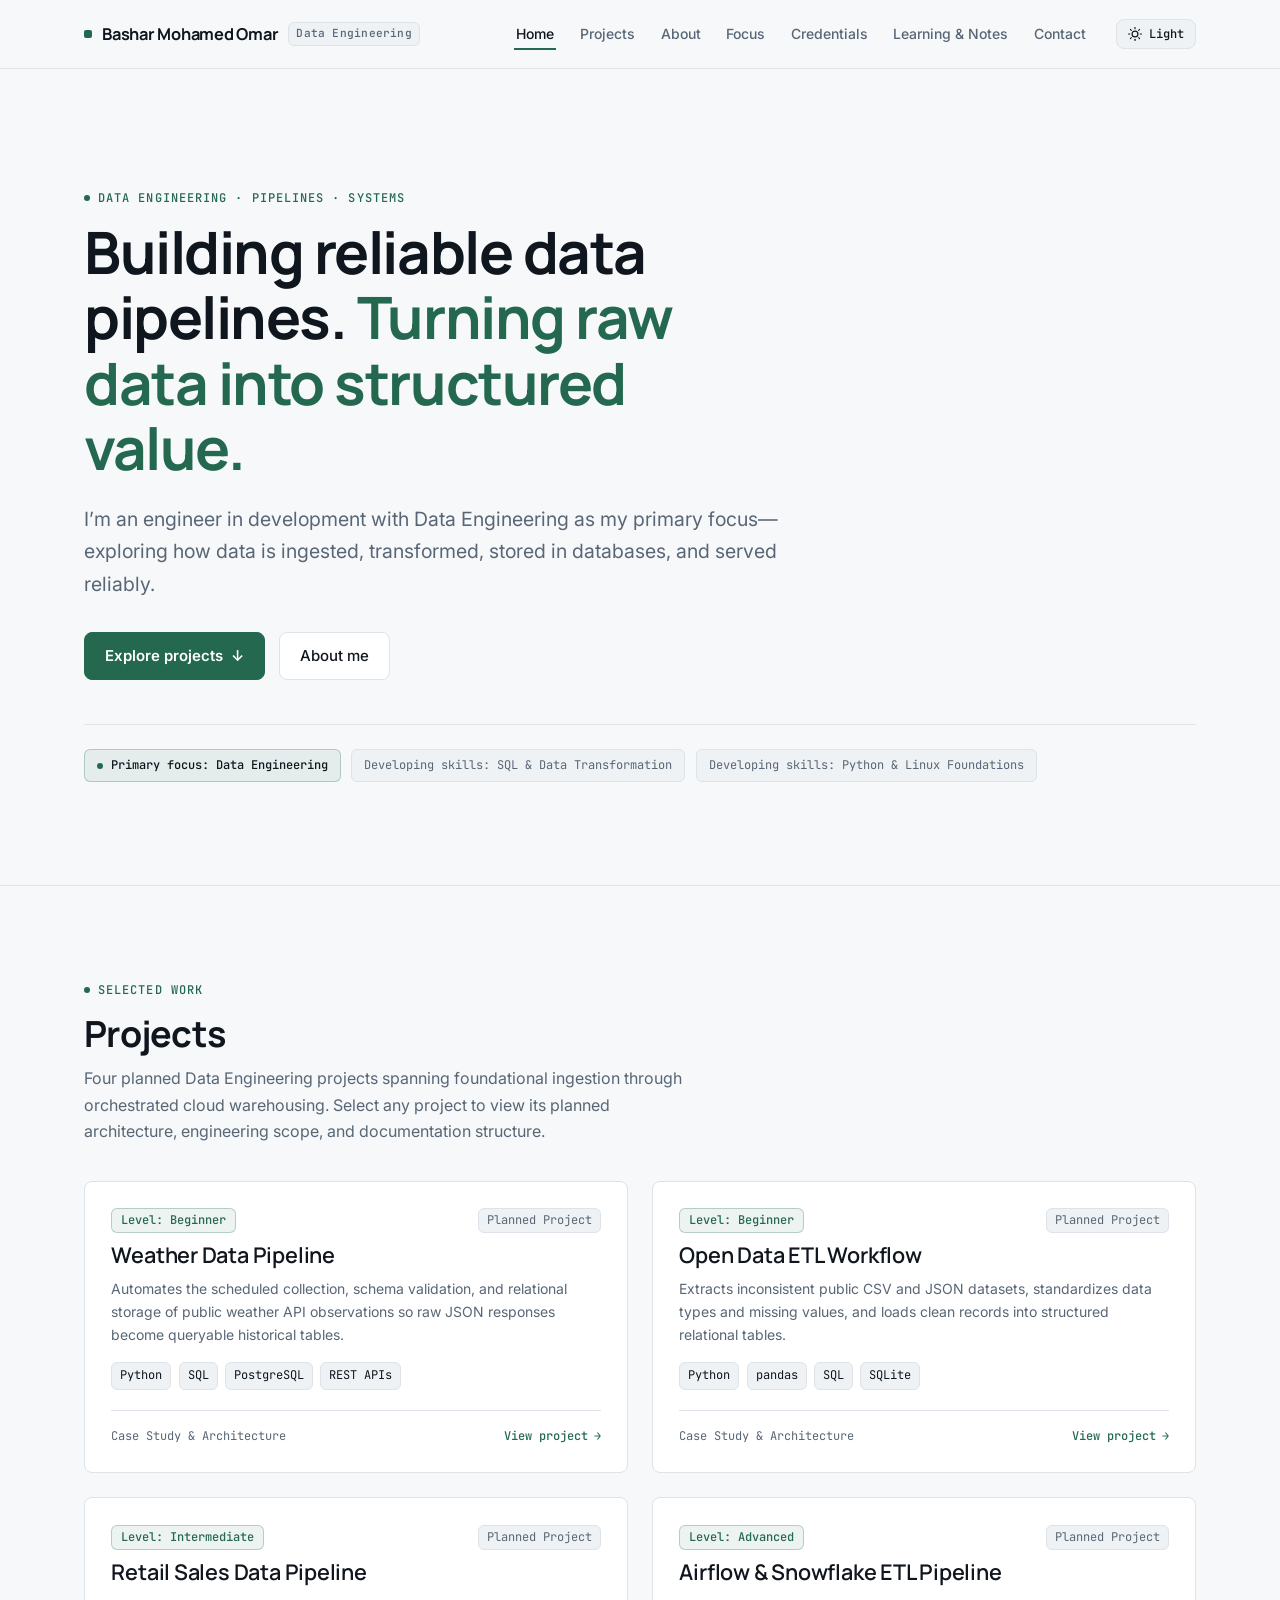
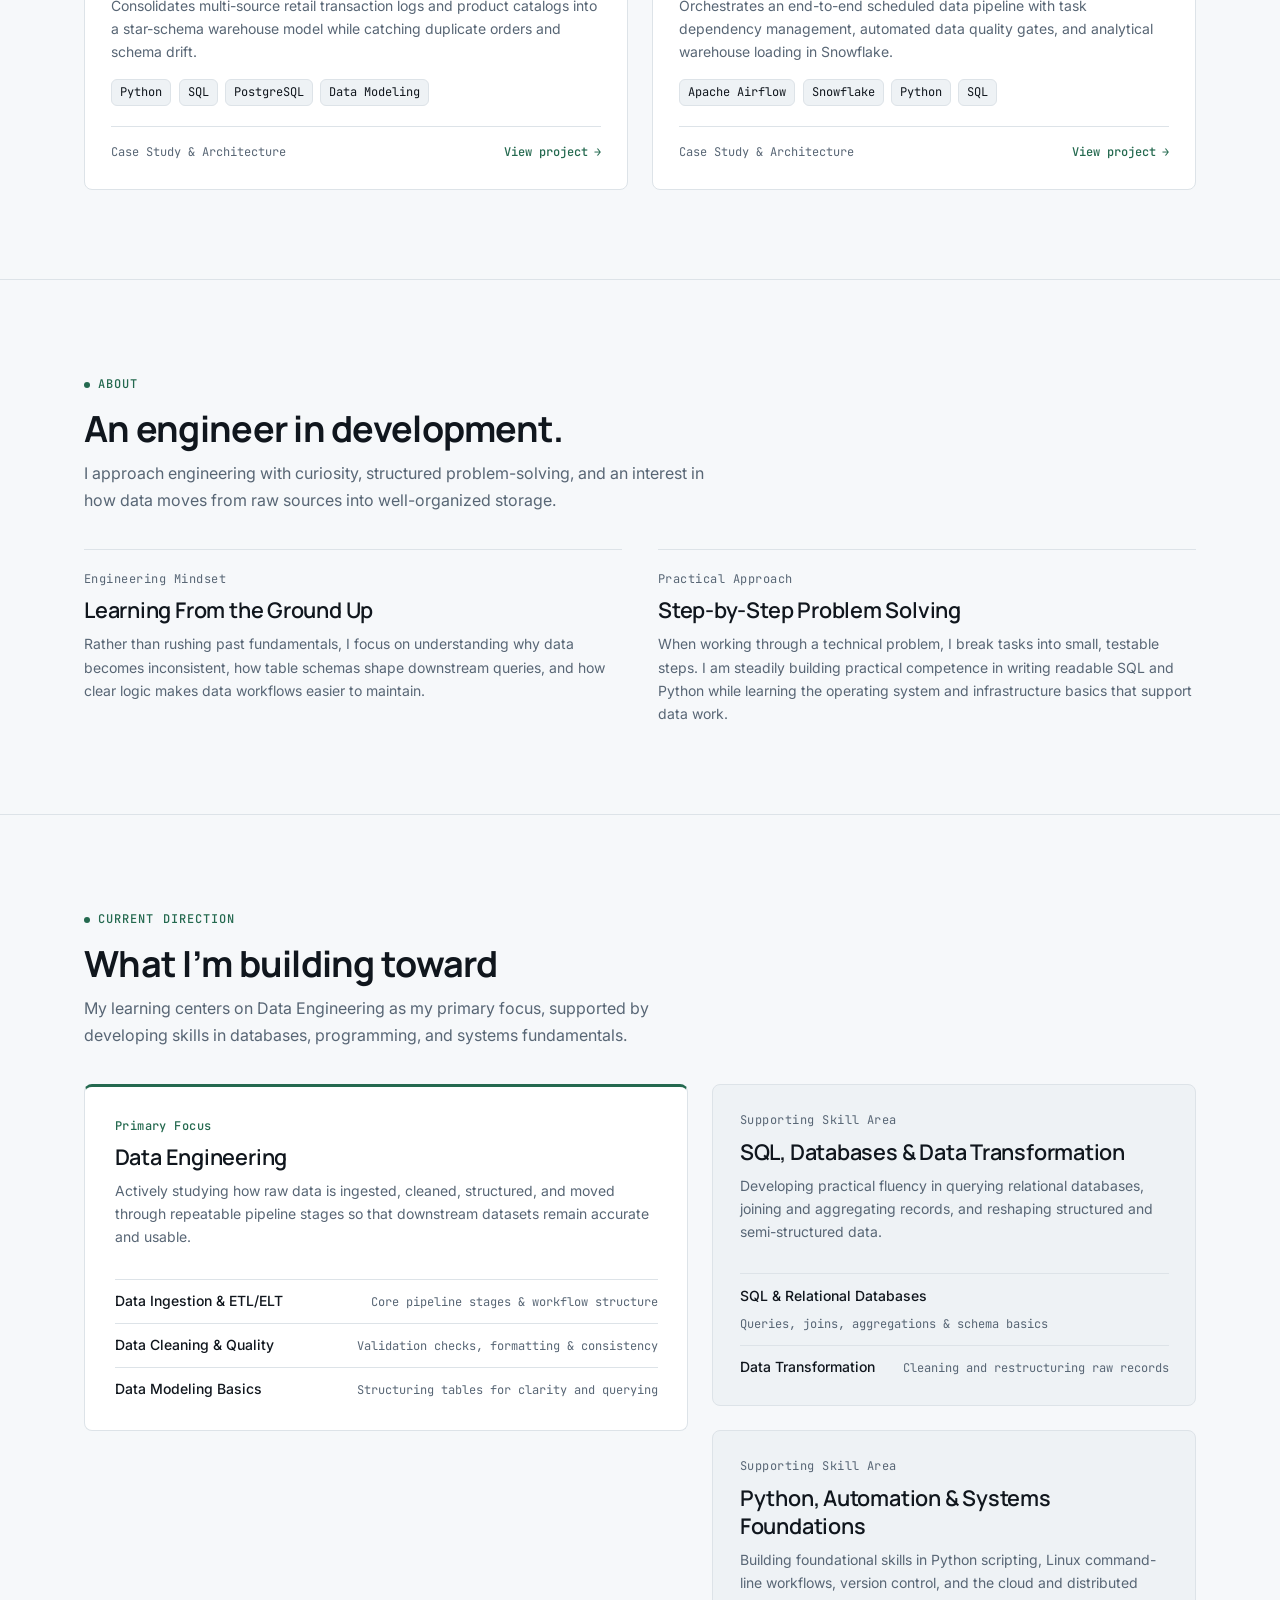
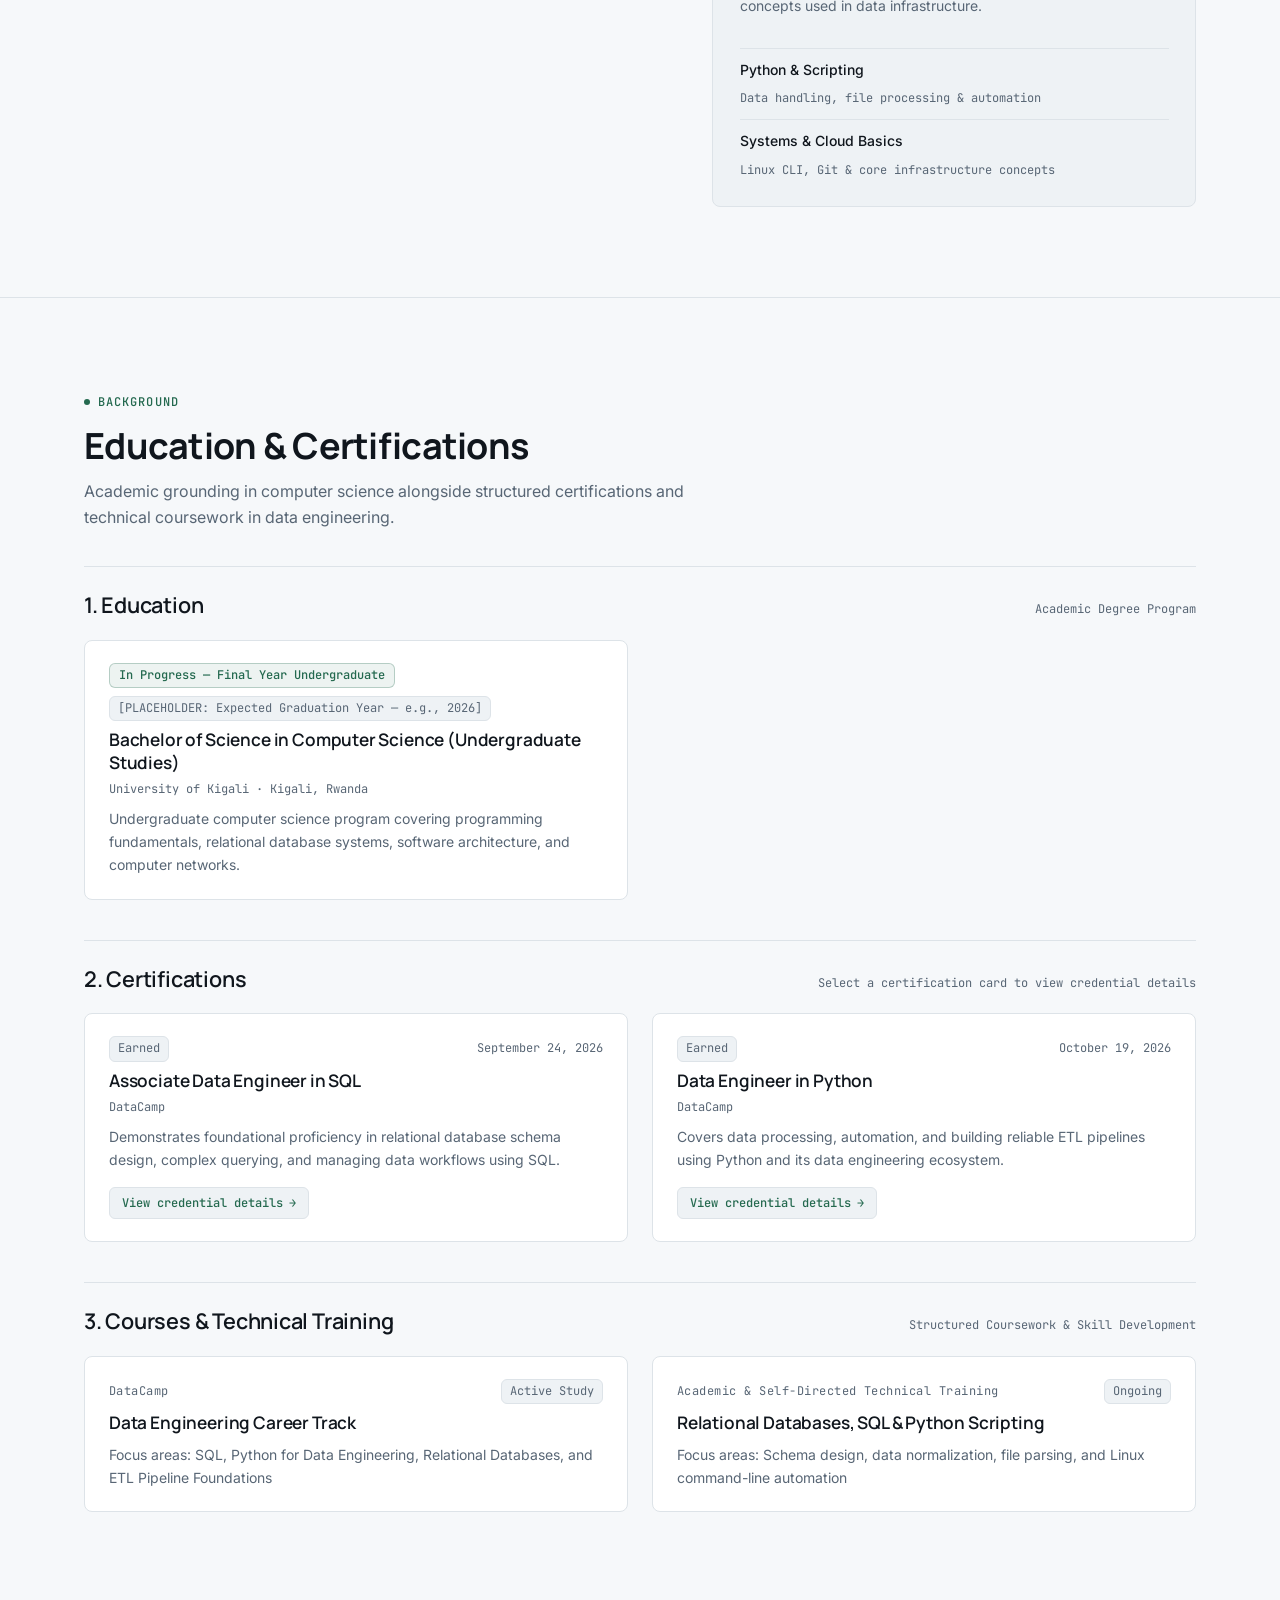
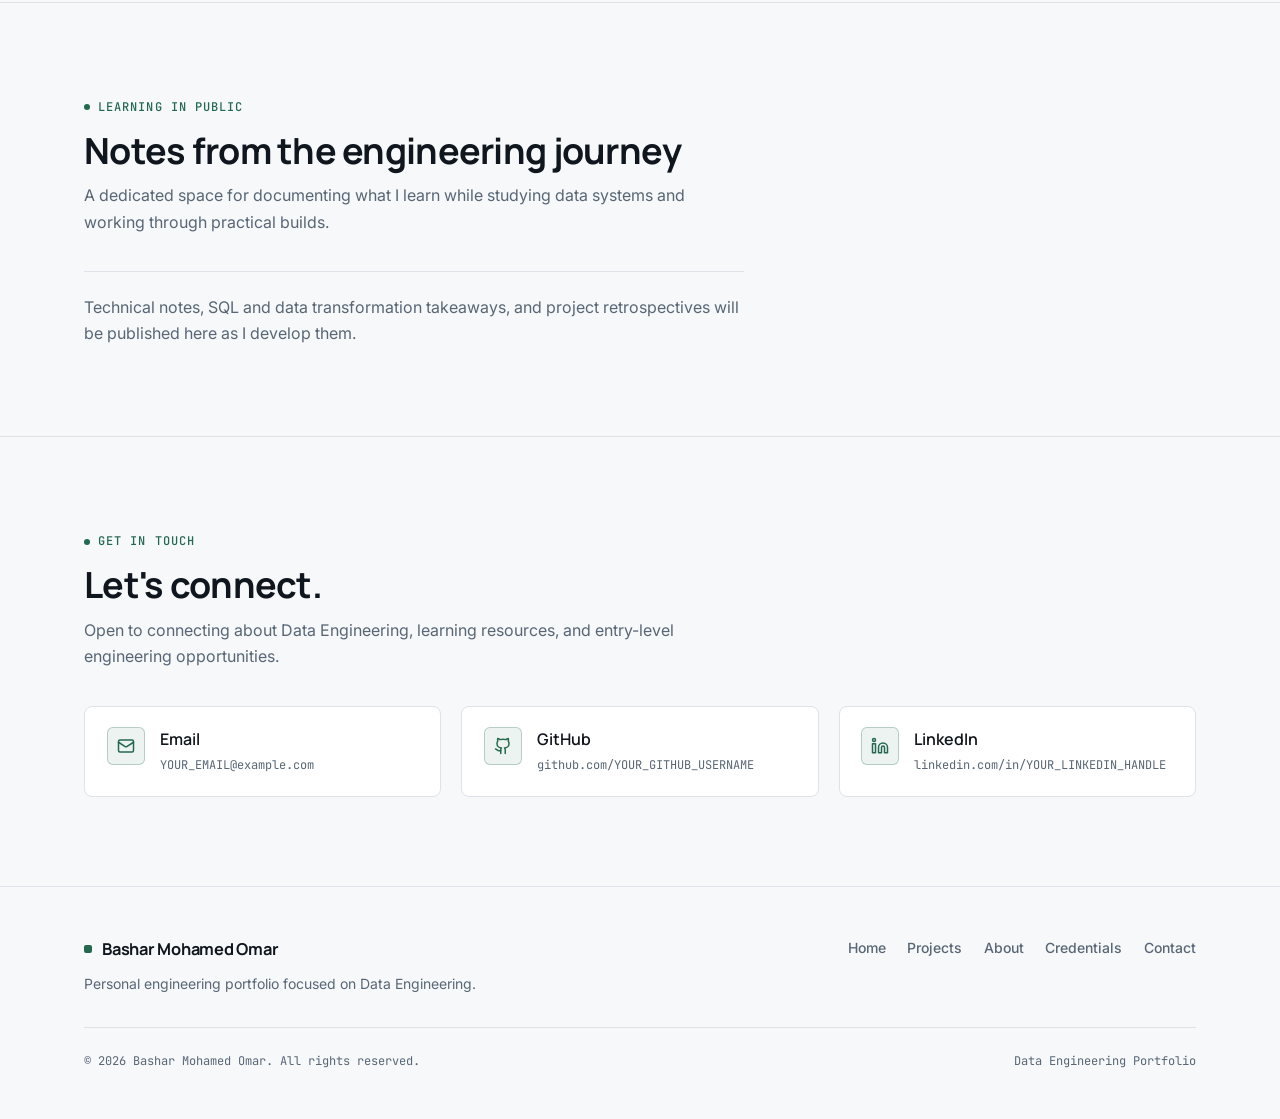
==== commit 09352521: "Added the 2 Datacamp Certifications to the portfolio" ====
--- a/index.html
+++ b/index.html
@@ -76,7 +76,7 @@
         headlinePrefix: 'Building reliable data pipelines.',
         headlineAccent: 'Turning raw data into structured value.',
         supportingParagraph:
-          'I’m an engineer in development with Data Engineering as my primary focus exploring how data is ingested, transformed, stored in databases, and served reliably.',
+          'I’m an engineer in development with Data Engineering as my primary focus—exploring how data is ingested, transformed, stored in databases, and served reliably.',
         primaryCta: {
           label: 'Explore projects',
           href: '#projects'
@@ -206,7 +206,6 @@
         heading: 'Education & Certifications',
         intro:
           'Academic grounding in computer science alongside structured certifications and technical coursework in data engineering.',
-        // Update status to "Graduated" and set graduationDate once your degree is formally conferred.
         education: [
           {
             degree: 'Bachelor of Science in Computer Science (Undergraduate Studies)',
@@ -217,41 +216,39 @@
               'Undergraduate computer science program covering programming fundamentals, relational database systems, software architecture, and computer networks.'
           }
         ],
-        // Earned and in-progress certifications. Clicking any card opens the accessible detail modal.
         certifications: [
           {
-            id: 'cert-datacamp-de',
-            name: '[PLACEHOLDER: Data Engineer Certification — e.g., DataCamp Data Engineer]',
-            issuer: 'DataCamp (or Issuing Organization)',
-            status: 'In Progress / Planned',
-            dateEarned: '[PLACEHOLDER: Date Earned — Not yet completed]',
-            credentialId: '[PLACEHOLDER: Credential ID will be added upon completion]',
+            id: 'cert-datacamp-sql',
+            name: 'Associate Data Engineer in SQL',
+            issuer: 'DataCamp',
+            status: 'Earned',
+            dateEarned: 'September 24, 2026',
+            credentialId: '',
             description:
-              'Covers relational database design, SQL queries, Python data processing, and building automated ETL pipelines.',
+              'Demonstrates foundational proficiency in relational database schema design, complex querying, and managing data workflows using SQL.',
             imageUrl: '',
             imagePlaceholderNote:
-              '[PLACEHOLDER: Certificate preview image (e.g., assets/certificates/datacamp-de.png) will be displayed here once earned.]',
-            // Leave verificationUrl empty ('') if no official verification link exists yet; set a full https:// URL to display the Verify button.
-            verificationUrl: ''
+              '[PLACEHOLDER: Certificate preview image will be displayed here if added.]',
+            verificationUrl: 'certifications/data_engineer/associate-data-engineer-in-sql.pdf'
           },
           {
-            id: 'cert-cloud-sql',
-            name: '[PLACEHOLDER: Additional Data / Cloud Certification]',
-            issuer: '[PLACEHOLDER: Issuing Organization]',
-            status: 'Planned',
-            dateEarned: '[PLACEHOLDER: Date Earned]',
-            credentialId: '[PLACEHOLDER: Credential ID]',
+            id: 'cert-datacamp-python',
+            name: 'Data Engineer in Python',
+            issuer: 'DataCamp',
+            status: 'Earned',
+            dateEarned: 'October 19, 2026',
+            credentialId: '',
             description:
-              'Reserved slot for a verified cloud data warehousing or database engineering certification. Replace this placeholder in SITE_CONFIG.credentials.certifications when earned.',
+              'Covers data processing, automation, and building reliable ETL pipelines using Python and its data engineering ecosystem.',
             imageUrl: '',
             imagePlaceholderNote:
-              '[PLACEHOLDER: Certificate image preview will appear here once configured.]',
-            verificationUrl: ''
+              '[PLACEHOLDER: Certificate preview image will be displayed here if added.]',
+            verificationUrl: 'certifications/data_engineer/data_engineer_in_python_certificate.pdf'
           }
         ],
         courses: [
           {
-            title: 'Data Engineering Career Track (Coursework in Progress)',
+            title: 'Data Engineering Career Track',
             provider: 'DataCamp',
             status: 'Active Study',
             focus: 'SQL, Python for Data Engineering, Relational Databases, and ETL Pipeline Foundations'
@@ -273,7 +270,6 @@
         body:
           'Technical notes, SQL and data transformation takeaways, and project retrospectives will be published here as I develop them.'
       },
-      // Replace the placeholder email and profile URLs below with your real details.
       contact: {
         id: 'contact',
         label: 'GET IN TOUCH',
@@ -284,15 +280,15 @@
           {
             type: 'email',
             label: 'Email',
-            value: 'omarbashar01@gmail.com',
-            href: 'mailto:omarbashar01@gmail.com',
+            value: 'YOUR_EMAIL@example.com',
+            href: 'mailto:YOUR_EMAIL@example.com',
             external: false
           },
           {
             type: 'github',
             label: 'GitHub',
-            value: 'github.com/b-o-m-pixel',
-            href: 'https://github.com/b-o-m-pixel',
+            value: 'github.com/YOUR_GITHUB_USERNAME',
+            href: 'https://github.com/YOUR_GITHUB_USERNAME',
             external: true
           },
           {
@@ -1123,6 +1119,8 @@
 
         const verifyContainer = document.getElementById('cert-modal-verify-container');
         if (cert.verificationUrl && cert.verificationUrl.trim() !== '') {
+          // If linking directly to a PDF, change the button text to make more sense to the user
+          const isPdf = cert.verificationUrl.toLowerCase().endsWith('.pdf');
           verifyContainer.innerHTML = `
             <a
               href="${cert.verificationUrl}"
@@ -1131,7 +1129,7 @@
               target="_blank"
               rel="noopener noreferrer"
             >
-              <span>Verify credential</span>
+              <span>${isPdf ? 'View Certificate' : 'Verify credential'}</span>
               <span aria-hidden="true">↗</span>
             </a>
           `;
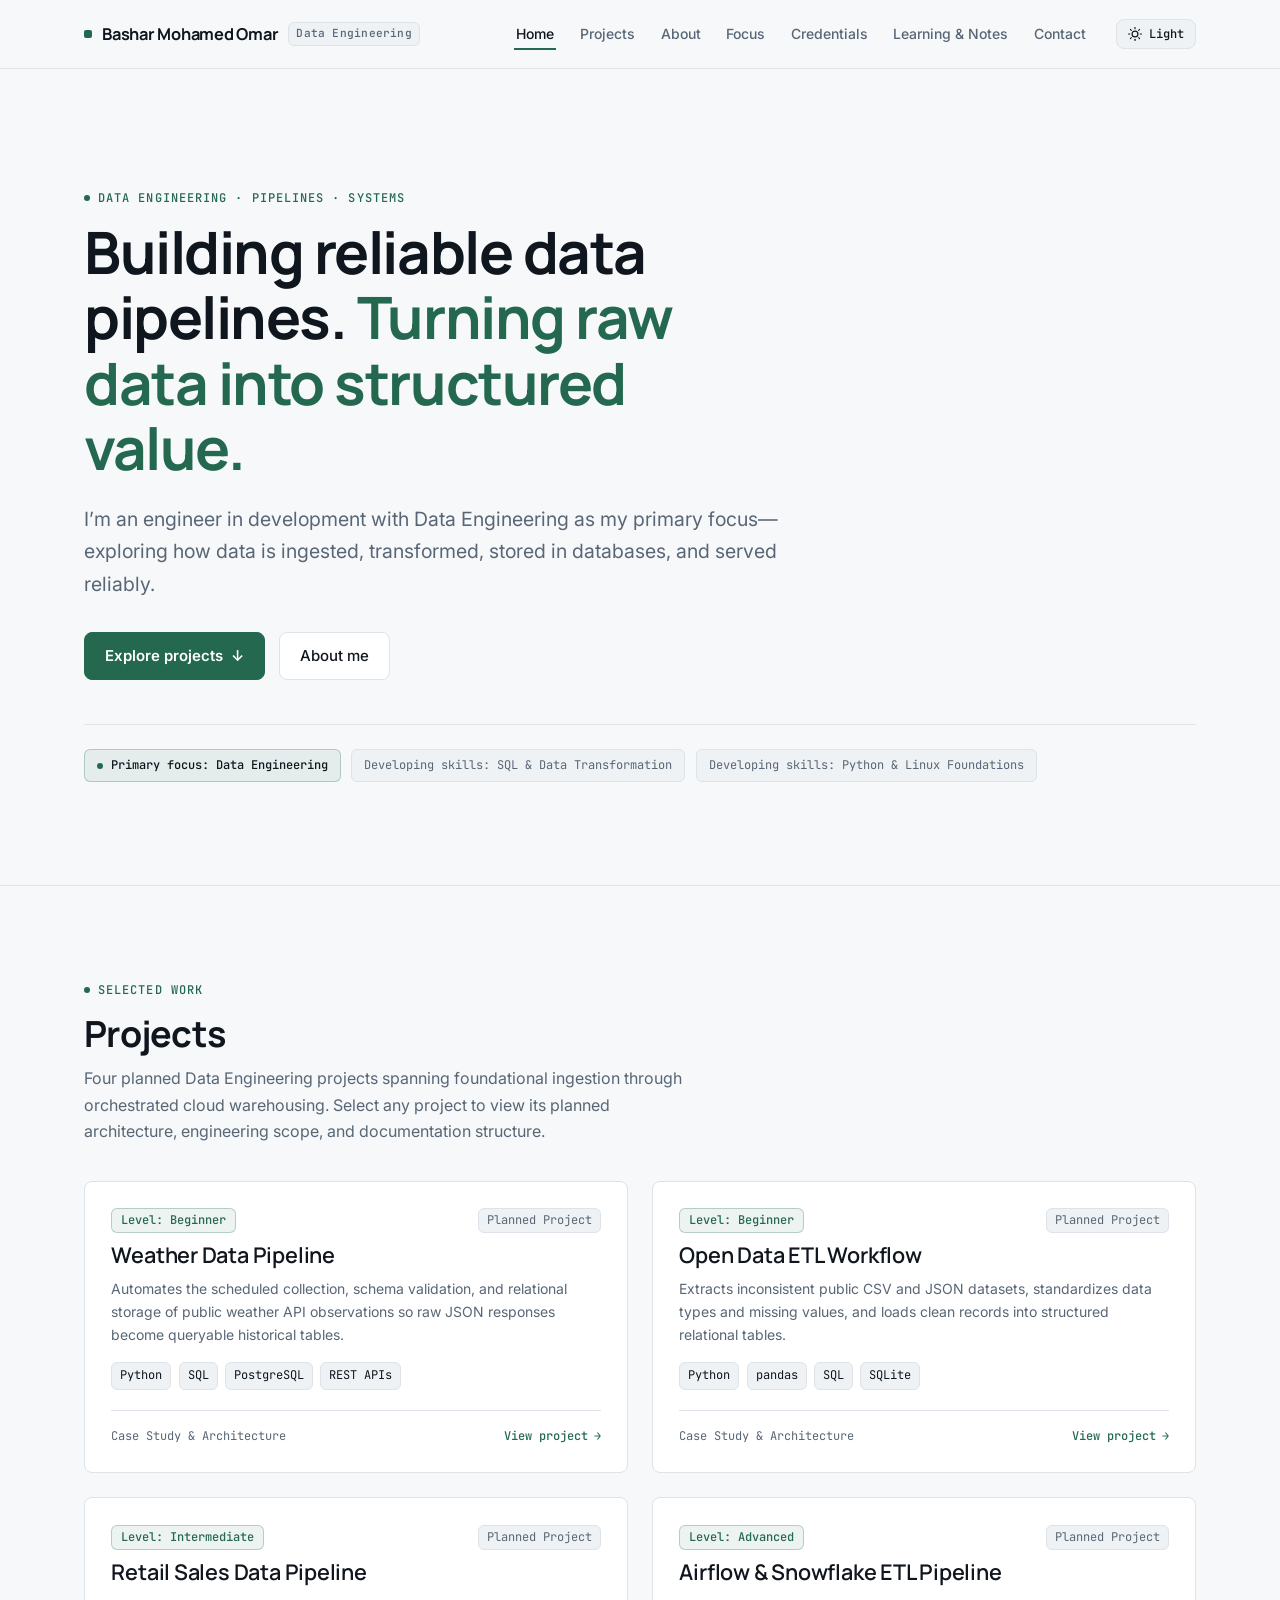
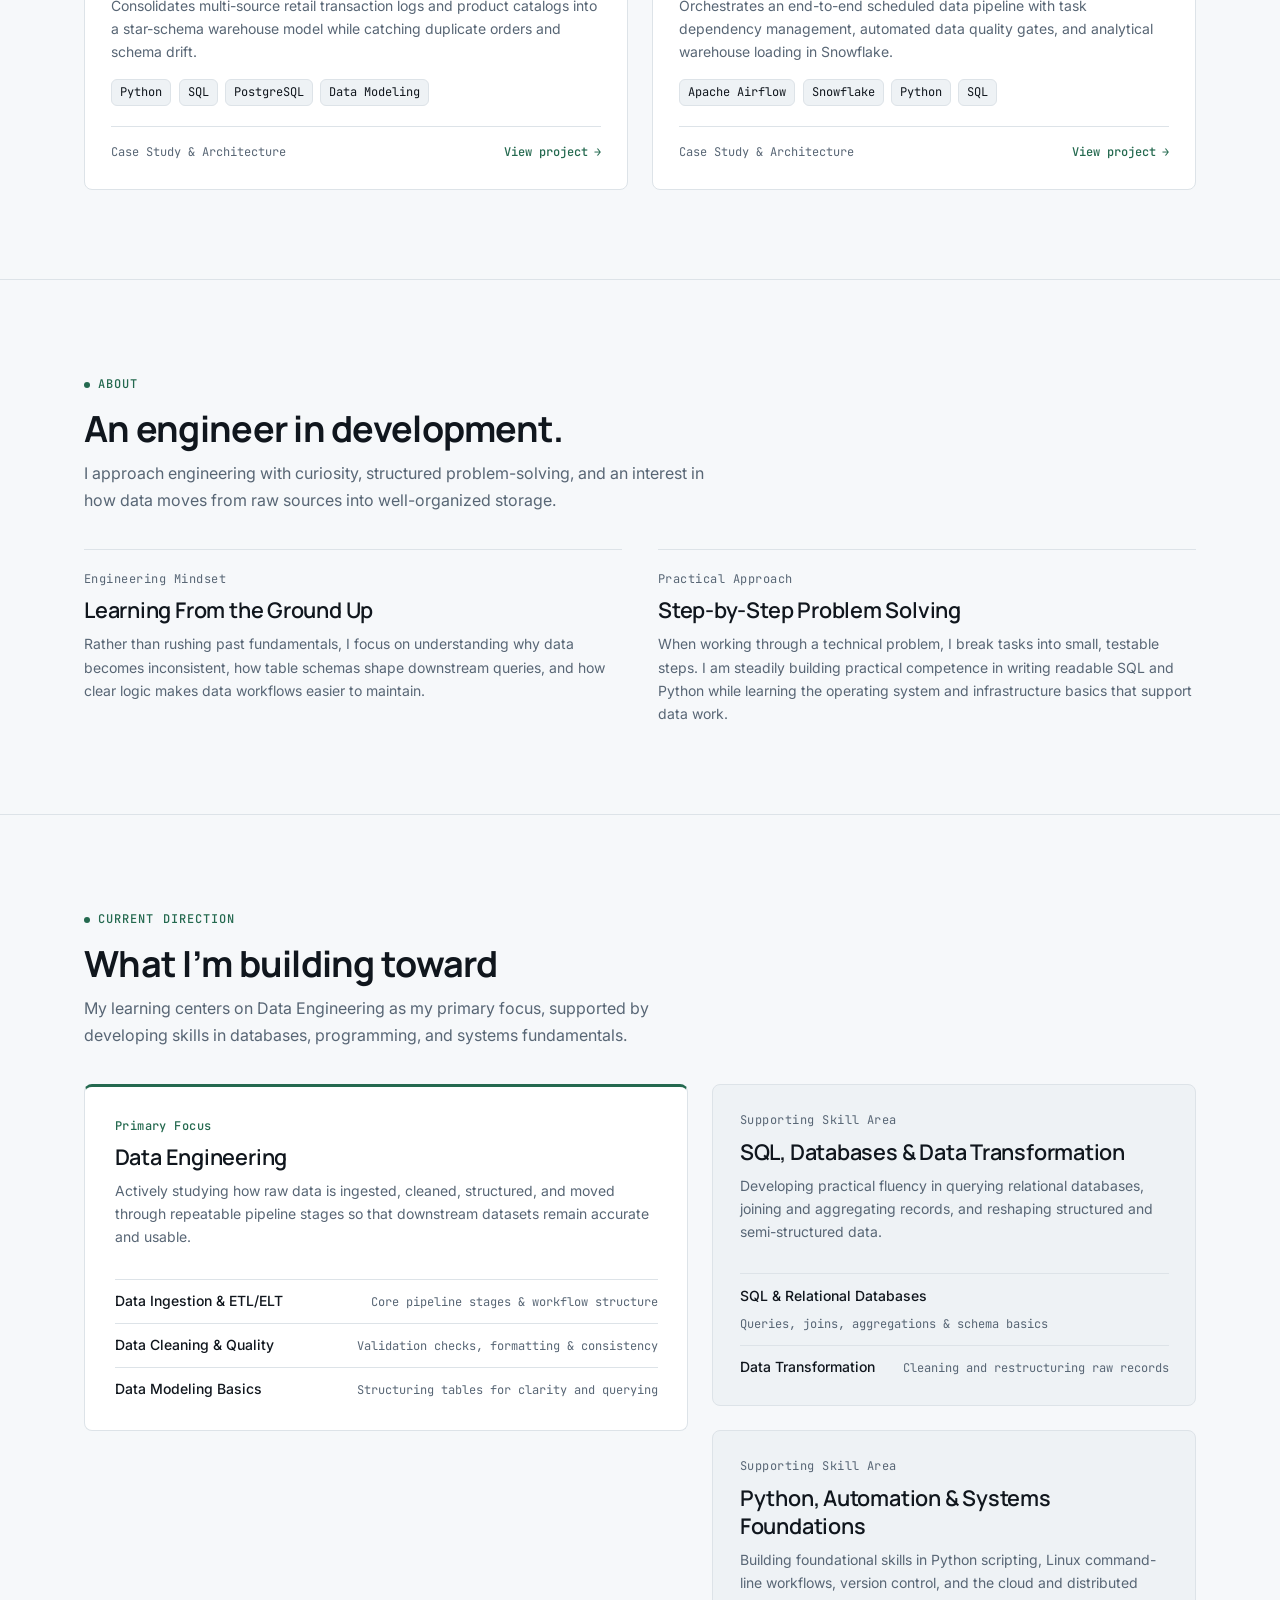
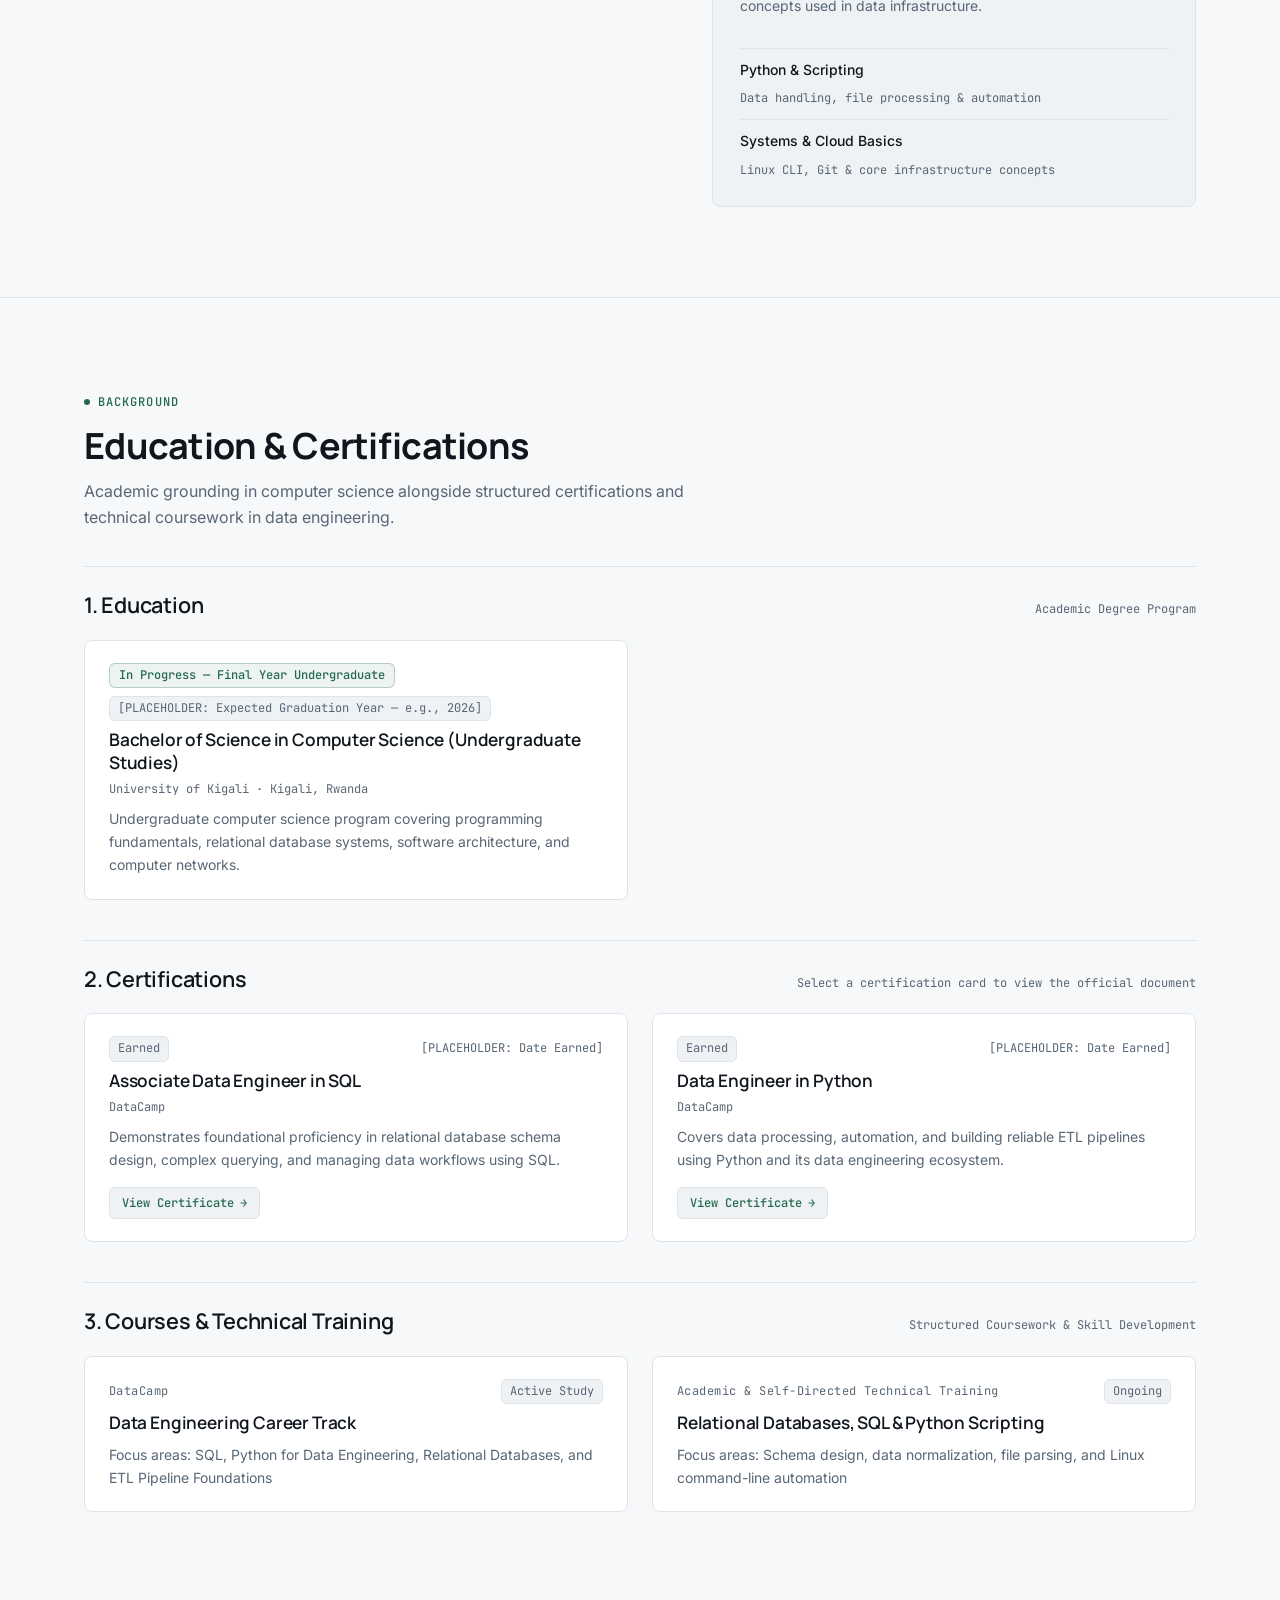
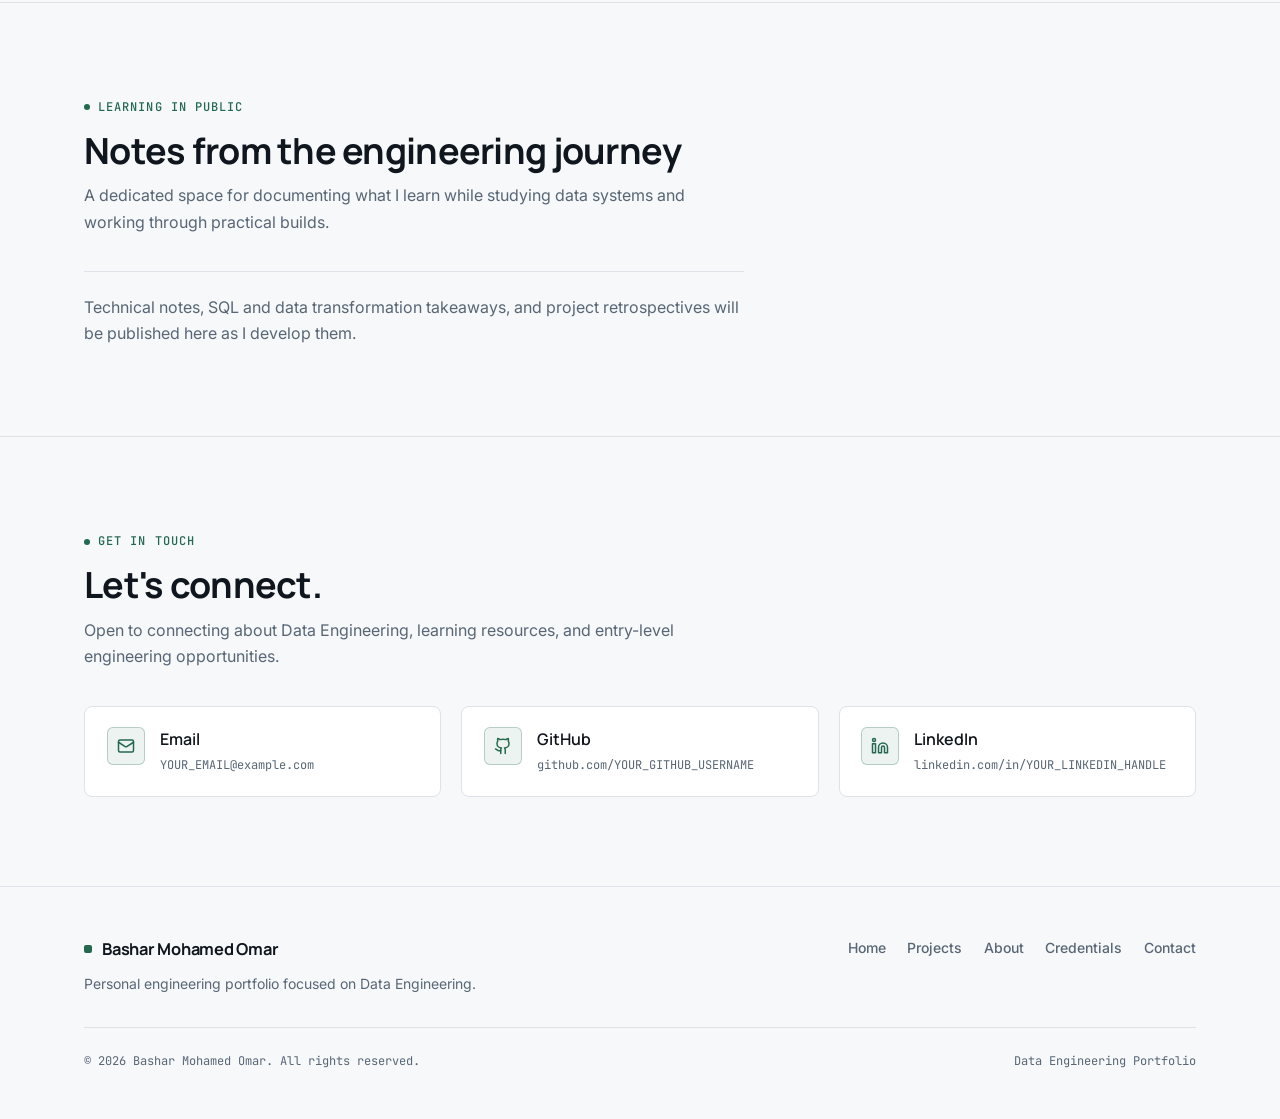
==== commit 09ea5e58: "Updated the cert card" ====
--- a/index.html
+++ b/index.html
@@ -222,13 +222,10 @@
             name: 'Associate Data Engineer in SQL',
             issuer: 'DataCamp',
             status: 'Earned',
-            dateEarned: 'September 24, 2026',
-            credentialId: '',
+            dateEarned: '[PLACEHOLDER: Date Earned]',
+            credentialId: '[PLACEHOLDER: Credential ID if applicable]',
             description:
               'Demonstrates foundational proficiency in relational database schema design, complex querying, and managing data workflows using SQL.',
-            imageUrl: '',
-            imagePlaceholderNote:
-              '[PLACEHOLDER: Certificate preview image will be displayed here if added.]',
             verificationUrl: 'certifications/data_engineer/associate-data-engineer-in-sql.pdf'
           },
           {
@@ -236,13 +233,10 @@
             name: 'Data Engineer in Python',
             issuer: 'DataCamp',
             status: 'Earned',
-            dateEarned: 'October 19, 2026',
-            credentialId: '',
+            dateEarned: '[PLACEHOLDER: Date Earned]',
+            credentialId: '[PLACEHOLDER: Credential ID if applicable]',
             description:
               'Covers data processing, automation, and building reliable ETL pipelines using Python and its data engineering ecosystem.',
-            imageUrl: '',
-            imagePlaceholderNote:
-              '[PLACEHOLDER: Certificate preview image will be displayed here if added.]',
             verificationUrl: 'certifications/data_engineer/data_engineer_in_python_certificate.pdf'
           }
         ],
@@ -663,11 +657,11 @@
                 </div>
               </div>
 
-              <!-- Category 2: Certifications (Interactive Modal Triggers) -->
+              <!-- Category 2: Certifications -->
               <div class="credentials-category-block" aria-labelledby="cat-certifications-heading">
                 <div class="credentials-category-header">
                   <h3 id="cat-certifications-heading" class="heading-card">2. Certifications</h3>
-                  <span class="editorial-item-note">Select a certification card to view credential details</span>
+                  <span class="editorial-item-note">Select a certification card to view the official document</span>
                 </div>
                 <div class="grid-2-col">
                   ${credentials.certifications
@@ -690,7 +684,7 @@
                         aria-haspopup="dialog"
                         aria-controls="certification-modal"
                       >
-                        <span>View credential details</span>
+                        <span>View Certificate</span>
                         <span aria-hidden="true">→</span>
                       </button>
                     </article>
@@ -733,60 +727,17 @@
 
     function CertificationModal() {
       return `
-        <div
-          id="certification-modal-backdrop"
-          class="modal-backdrop"
-          hidden
-        >
-          <div
-            id="certification-modal"
-            class="modal-dialog"
-            role="dialog"
-            aria-modal="true"
-            aria-labelledby="cert-modal-title"
-            aria-describedby="cert-modal-description"
-            tabindex="-1"
-          >
+        <div id="certification-modal-backdrop" class="modal-backdrop" hidden>
+          <div id="certification-modal" class="modal-dialog" role="dialog" aria-modal="true" aria-labelledby="cert-modal-title" tabindex="-1">
             <div class="modal-header">
-              <div>
-                <p id="cert-modal-status" class="slot-kicker slot-kicker--accent" style="margin-bottom:0.25rem;"></p>
-                <h3 id="cert-modal-title" class="heading-card"></h3>
-              </div>
-              <button
-                type="button"
-                id="cert-modal-close"
-                class="modal-close-btn"
-                aria-label="Close certification details modal"
-              >
+              <h3 id="cert-modal-title" class="heading-card" style="margin:0;font-size:1.15rem;"></h3>
+              <button type="button" id="cert-modal-close" class="modal-close-btn" aria-label="Close certificate modal">
                 <span aria-hidden="true">✕</span>
                 <span>Close</span>
               </button>
             </div>
-
-            <div class="modal-body">
-              <p id="cert-modal-description" class="slot-copy" style="margin:0;"></p>
-
-              <dl class="modal-meta-dl">
-                <div>
-                  <dt>Issuing Organization</dt>
-                  <dd id="cert-modal-issuer"></dd>
-                </div>
-                <div>
-                  <dt>Date Earned / Status</dt>
-                  <dd id="cert-modal-date"></dd>
-                </div>
-                <div style="grid-column: 1 / -1;">
-                  <dt>Credential ID</dt>
-                  <dd id="cert-modal-credential-id" style="font-family:var(--font-mono);font-size:var(--text-xs);"></dd>
-                </div>
-              </dl>
-
-              <div id="cert-modal-preview" class="modal-preview-box" aria-label="Certificate preview area"></div>
-            </div>
-
-            <div class="modal-footer">
-              <span class="editorial-item-note">Press Escape or click outside to close</span>
-              <div id="cert-modal-verify-container"></div>
+            <div class="modal-body" id="cert-modal-document-container">
+              <!-- Iframe or Image injected here via JavaScript -->
             </div>
           </div>
         </div>
@@ -1103,40 +1054,24 @@
 
         lastFocusedTrigger = triggerEl || document.activeElement;
 
-        document.getElementById('cert-modal-status').textContent = cert.status;
+        // Set the modal title
         document.getElementById('cert-modal-title').textContent = cert.name;
-        document.getElementById('cert-modal-description').textContent = cert.description;
-        document.getElementById('cert-modal-issuer').textContent = cert.issuer;
-        document.getElementById('cert-modal-date').textContent = cert.dateEarned;
-        document.getElementById('cert-modal-credential-id').textContent = cert.credentialId;
-
-        const previewEl = document.getElementById('cert-modal-preview');
-        if (cert.imageUrl && cert.imageUrl.trim() !== '') {
-          previewEl.innerHTML = `<img src="${cert.imageUrl}" alt="Certificate preview for ${cert.name}" />`;
+
+        // Inject the document into the modal body
+        const container = document.getElementById('cert-modal-document-container');
+        const docUrl = cert.verificationUrl || cert.imageUrl; // Prefer the PDF path, but support images
+
+        if (docUrl && docUrl.trim() !== '') {
+          if (docUrl.toLowerCase().endsWith('.pdf')) {
+            container.innerHTML = `<iframe src="${docUrl}" title="${cert.name} Certificate" class="document-frame"></iframe>`;
+          } else {
+            container.innerHTML = `<img src="${docUrl}" alt="${cert.name} Certificate" class="document-image" />`;
+          }
         } else {
-          previewEl.innerHTML = `<p class="editorial-item-note" style="margin:0;">${cert.imagePlaceholderNote}</p>`;
-        }
-
-        const verifyContainer = document.getElementById('cert-modal-verify-container');
-        if (cert.verificationUrl && cert.verificationUrl.trim() !== '') {
-          // If linking directly to a PDF, change the button text to make more sense to the user
-          const isPdf = cert.verificationUrl.toLowerCase().endsWith('.pdf');
-          verifyContainer.innerHTML = `
-            <a
-              href="${cert.verificationUrl}"
-              class="btn-primary"
-              style="padding:8px 14px;font-size:var(--text-xs);"
-              target="_blank"
-              rel="noopener noreferrer"
-            >
-              <span>${isPdf ? 'View Certificate' : 'Verify credential'}</span>
-              <span aria-hidden="true">↗</span>
-            </a>
-          `;
-        } else {
-          verifyContainer.innerHTML = `
-            <span class="planned-badge">Verification URL pending completion</span>
-          `;
+          container.innerHTML = `
+            <div style="text-align:center; color:var(--text-secondary); font-family:var(--font-mono); font-size:var(--text-sm);">
+              Certificate document pending.
+            </div>`;
         }
 
         backdrop.removeAttribute('hidden');
@@ -1150,6 +1085,10 @@
         backdrop.setAttribute('hidden', '');
         document.body.classList.remove('modal-open');
         setBackgroundInert(false);
+        
+        // Clear the iframe immediately to free memory and stop it downloading in the background
+        document.getElementById('cert-modal-document-container').innerHTML = '';
+
         if (lastFocusedTrigger && typeof lastFocusedTrigger.focus === 'function') {
           lastFocusedTrigger.focus();
         }
--- a/styles.css
+++ b/styles.css
@@ -848,7 +848,7 @@
   background-color: var(--surface-primary);
 }
 
-/* Accessible Certification Modal */
+/* Accessible Certification Modal - Updated for Lightbox View */
 .modal-backdrop {
   position: fixed;
   inset: 0;
@@ -866,24 +866,26 @@
 
 .modal-dialog {
   width: 100%;
-  max-width: 600px;
-  max-height: 90vh;
-  overflow-y: auto;
-  background-color: var(--surface-primary);
-  color: var(--text-primary);
-  border: 1px solid var(--border-subtle);
-  border-top: 3px solid var(--accent-primary);
+  max-width: 900px;
+  height: 85vh; /* Expands to show the document clearly */
+  display: flex;
+  flex-direction: column;
+  background-color: var(--surface-primary);
+  color: var(--text-primary);
+  border: 1px solid var(--border-subtle);
   border-radius: var(--radius-lg);
-  padding: 1.75rem;
+  overflow: hidden;
 }
 
 .modal-header {
   display: flex;
-  align-items: flex-start;
+  align-items: center;
   justify-content: space-between;
   gap: 1rem;
-  padding-bottom: 1rem;
+  padding: 1rem 1.5rem;
   border-bottom: 1px solid var(--border-subtle);
+  background-color: var(--surface-primary);
+  flex-shrink: 0;
 }
 
 .modal-close-btn {
@@ -907,69 +909,26 @@
 }
 
 .modal-body {
-  padding-top: 1.25rem;
-  display: flex;
-  flex-direction: column;
-  gap: 1rem;
-}
-
-.modal-meta-dl {
-  display: grid;
-  grid-template-columns: repeat(2, minmax(0, 1fr));
-  gap: 0.85rem 1.25rem;
-  margin: 0;
-  padding: 1rem;
-  background-color: var(--surface-secondary);
-  border: 1px solid var(--border-subtle);
-  border-radius: var(--radius-md);
-}
-
-@media (max-width: 540px) {
-  .modal-meta-dl {
-    grid-template-columns: 1fr;
-  }
-}
-
-.modal-meta-dl dt {
-  font-family: var(--font-mono);
-  font-size: var(--text-xs);
-  color: var(--text-secondary);
-  margin-bottom: 0.2rem;
-}
-
-.modal-meta-dl dd {
-  margin: 0;
-  font-size: var(--text-sm);
-  font-weight: 500;
-  color: var(--text-primary);
-  word-break: break-word;
-}
-
-.modal-preview-box {
-  border: 1px dashed var(--border-subtle);
-  background-color: var(--surface-secondary);
-  border-radius: var(--radius-md);
-  padding: 1.25rem;
-  text-align: center;
-}
-
-.modal-preview-box img {
+  flex: 1; /* Fills all the remaining height */
+  background-color: var(--surface-secondary);
+  display: flex;
+  align-items: center;
+  justify-content: center;
+  overflow: hidden;
+  position: relative;
+}
+
+.document-frame {
+  width: 100%;
+  height: 100%;
+  border: none;
+  background-color: #FFFFFF; /* Ensure PDFs don't blend with dark theme */
+}
+
+.document-image {
   max-width: 100%;
-  height: auto;
-  border-radius: var(--radius-sm);
-  display: block;
-  margin: 0 auto;
-}
-
-.modal-footer {
-  margin-top: 1.25rem;
-  padding-top: 1rem;
-  border-top: 1px solid var(--border-subtle);
-  display: flex;
-  flex-wrap: wrap;
-  align-items: center;
-  justify-content: space-between;
-  gap: 0.75rem;
+  max-height: 100%;
+  object-fit: contain;
 }
 
 /* Contact Section Links */
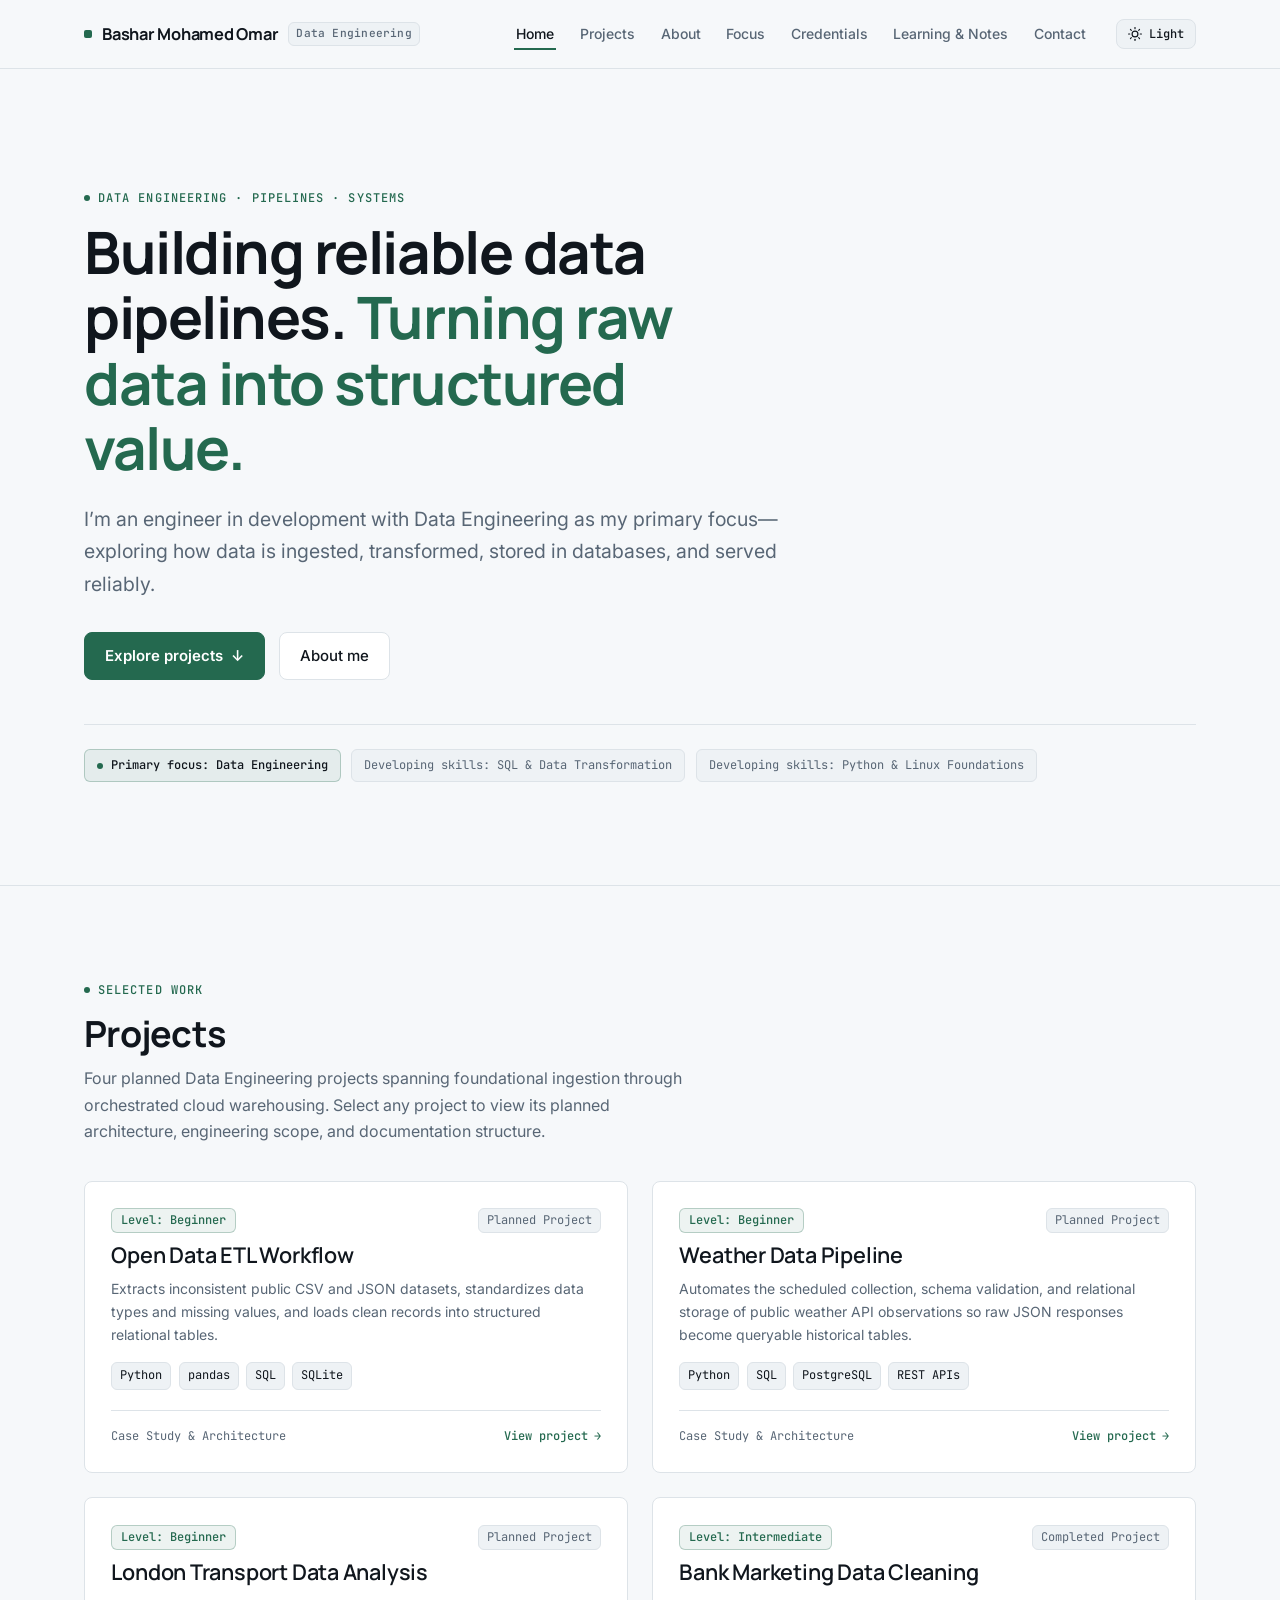
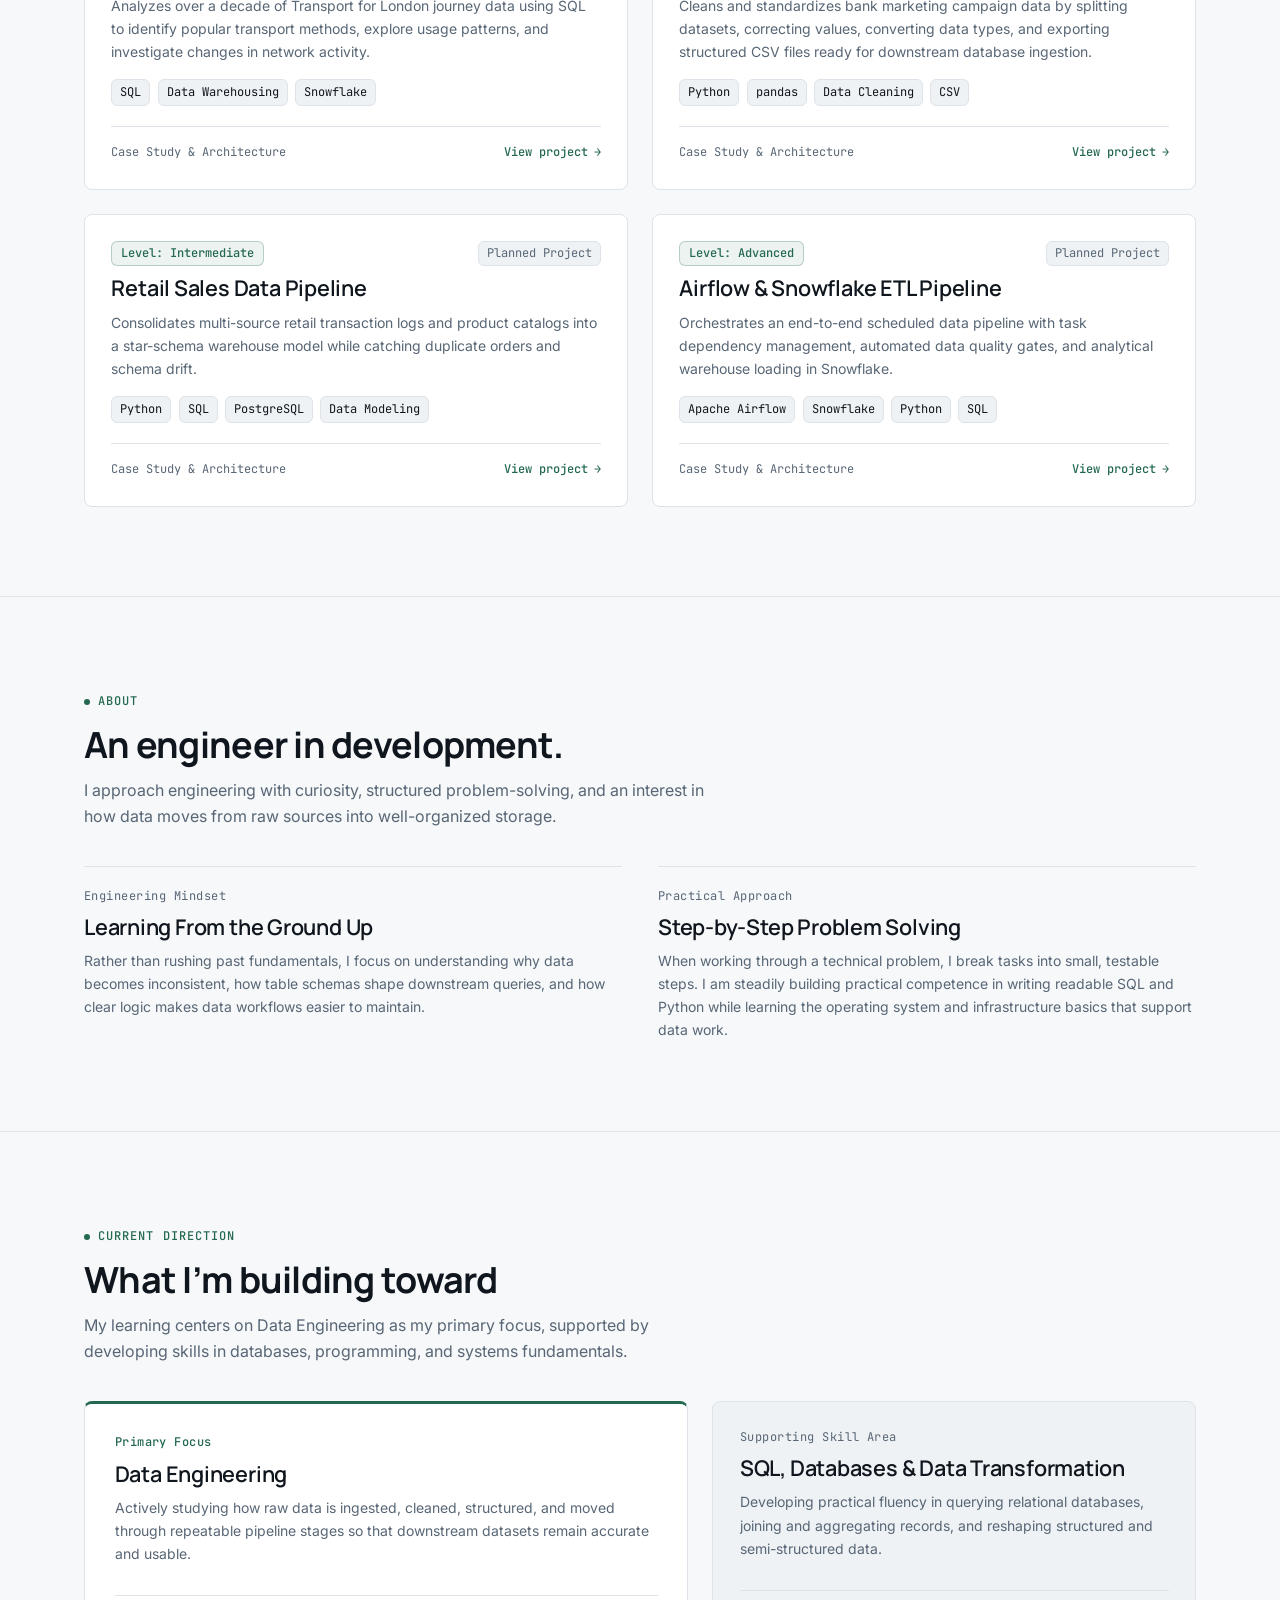
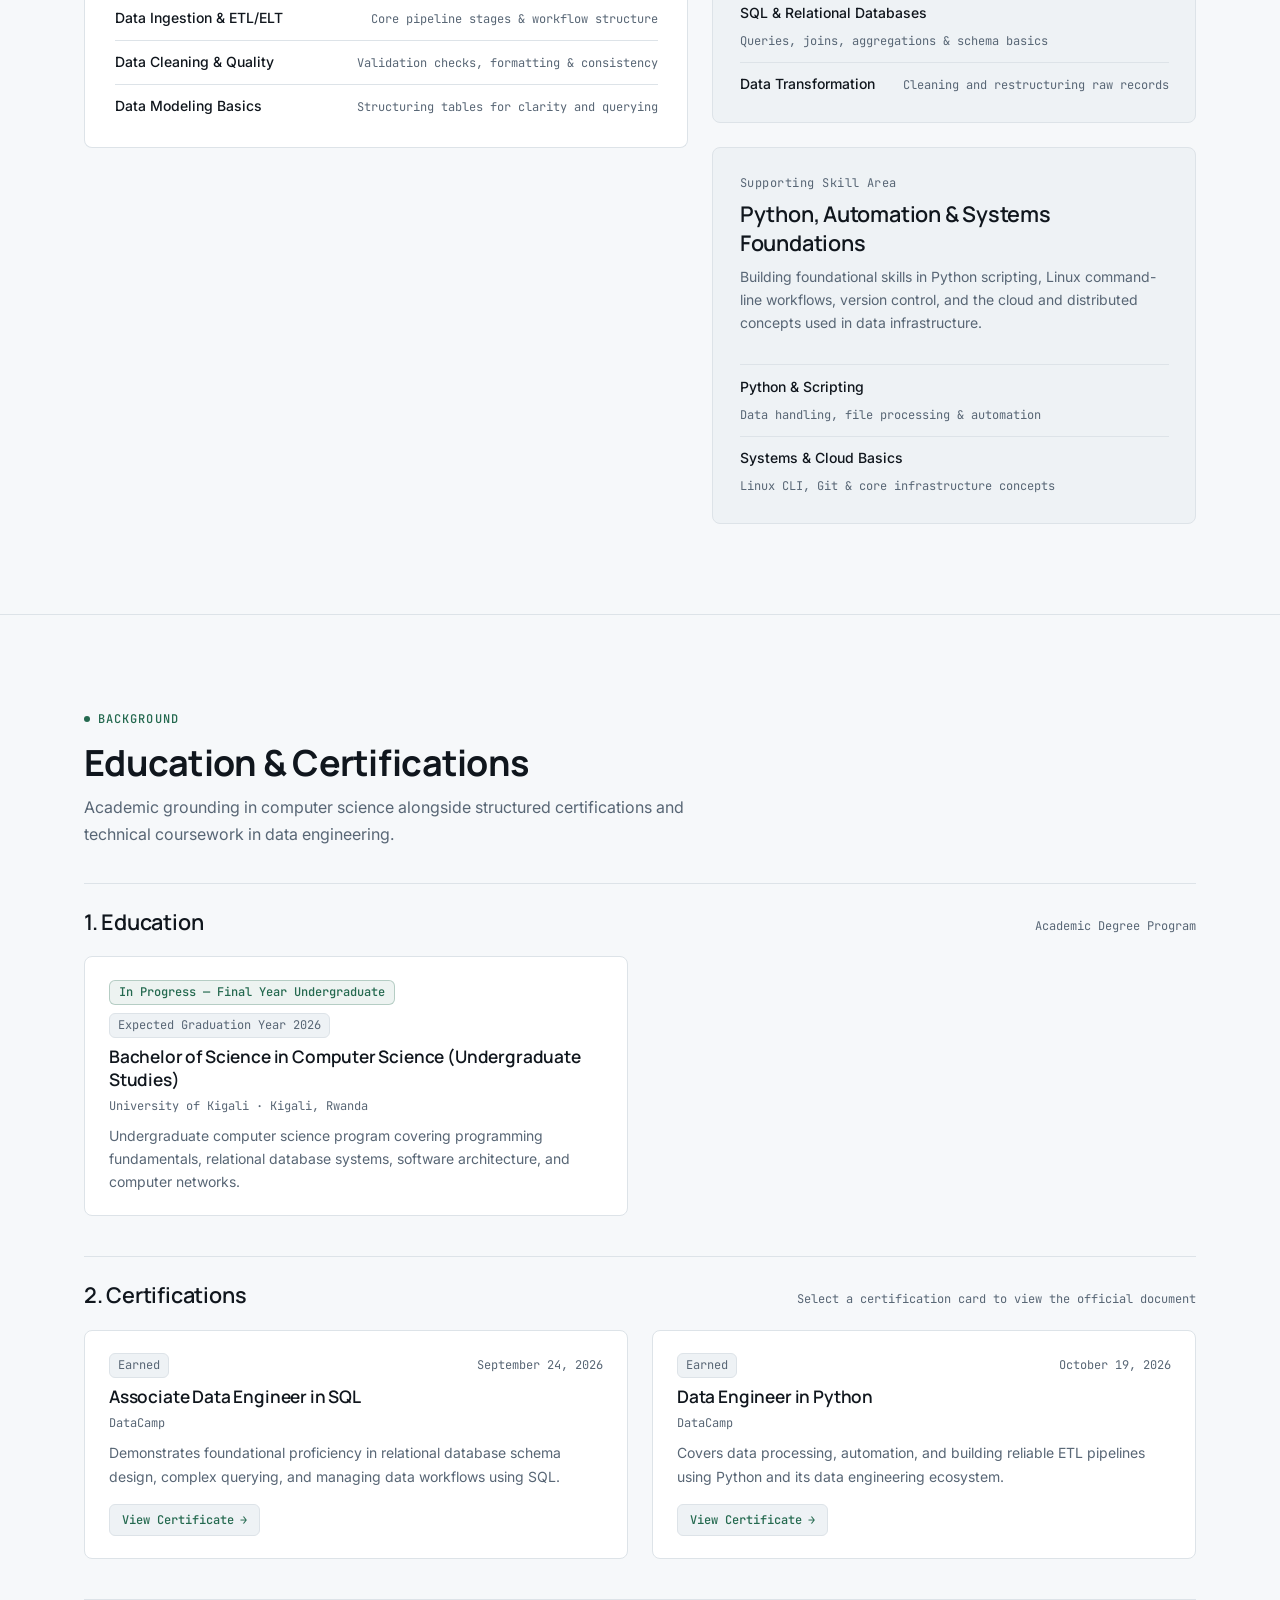
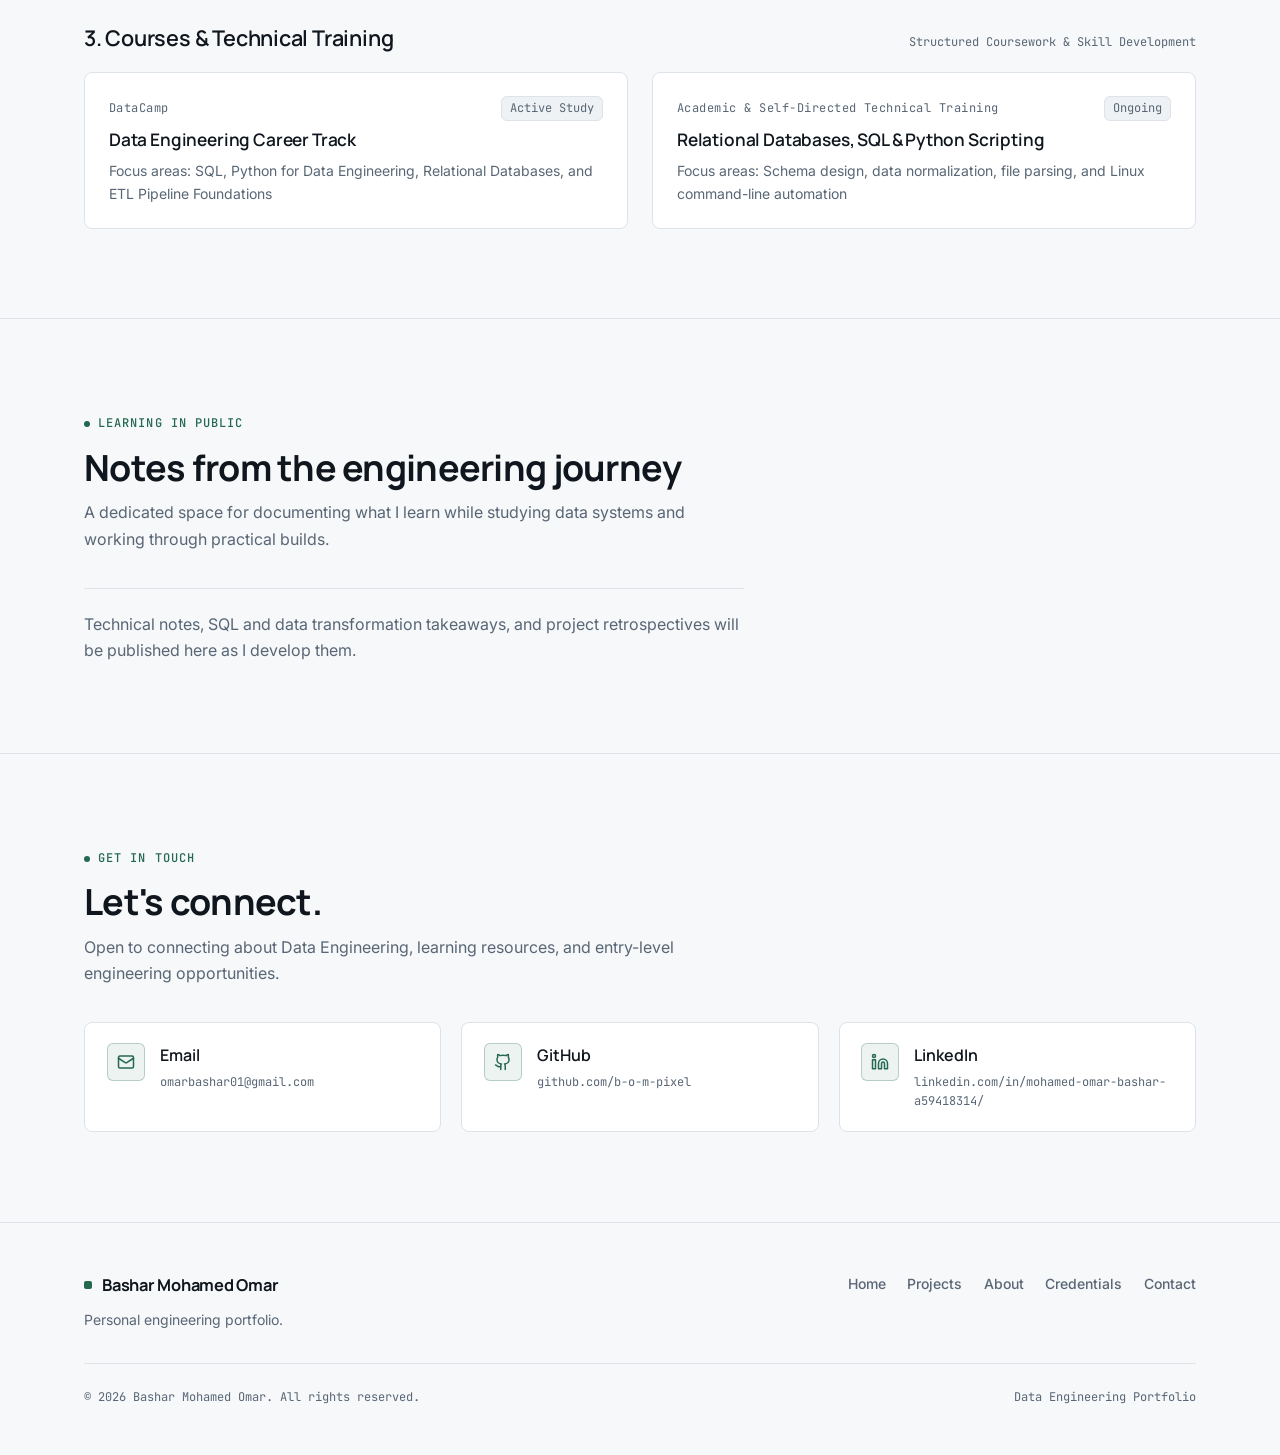
==== commit a484c052: "Added some projects and updated contact info" ====
--- a/index.html
+++ b/index.html
@@ -53,7 +53,7 @@
         name: 'Bashar Mohamed Omar',
         tag: 'Data Engineering',
         href: '#hero',
-        roleSummary: 'Personal engineering portfolio focused on Data Engineering.'
+        roleSummary: 'Personal engineering portfolio.'
       },
       navigation: [
         { label: 'Home', href: '#hero', id: 'hero' },
@@ -99,6 +99,15 @@
           'Four planned Data Engineering projects spanning foundational ingestion through orchestrated cloud warehousing. Select any project to view its planned architecture, engineering scope, and documentation structure.',
         items: [
           {
+            title: 'Open Data ETL Workflow',
+            level: 'Beginner',
+            status: 'Planned Project',
+            problem:
+              'Extracts inconsistent public CSV and JSON datasets, standardizes data types and missing values, and loads clean records into structured relational tables.',
+            techStack: ['Python', 'pandas', 'SQL', 'SQLite'],
+            href: 'projects/open-data-etl.html'
+          },
+          {
             title: 'Weather Data Pipeline',
             level: 'Beginner',
             status: 'Planned Project',
@@ -108,13 +117,22 @@
             href: 'projects/weather-data-pipeline.html'
           },
           {
-            title: 'Open Data ETL Workflow',
+            title: 'London Transport Data Analysis',
             level: 'Beginner',
             status: 'Planned Project',
             problem:
-              'Extracts inconsistent public CSV and JSON datasets, standardizes data types and missing values, and loads clean records into structured relational tables.',
-            techStack: ['Python', 'pandas', 'SQL', 'SQLite'],
-            href: 'projects/open-data-etl.html'
+              'Analyzes over a decade of Transport for London journey data using SQL to identify popular transport methods, explore usage patterns, and investigate changes in network activity.',
+            techStack: ['SQL', 'Data Warehousing', 'Snowflake'],
+            href: 'projects/london-transport-data-analysis.html'
+          },
+          {
+            title: 'Bank Marketing Data Cleaning',
+            level: 'Intermediate',
+            status: 'Completed Project',
+            problem:
+              'Cleans and standardizes bank marketing campaign data by splitting datasets, correcting values, converting data types, and exporting structured CSV files ready for downstream database ingestion.',
+            techStack: ['Python', 'pandas', 'Data Cleaning', 'CSV'],
+            href: 'https://www.datacamp.com/datalab/w/50fe93e5-0982-4d20-ba97-ffd96fcd3259/edit'
           },
           {
             title: 'Retail Sales Data Pipeline',
@@ -211,7 +229,7 @@
             degree: 'Bachelor of Science in Computer Science (Undergraduate Studies)',
             institution: 'University of Kigali · Kigali, Rwanda',
             status: 'In Progress — Final Year Undergraduate',
-            timeline: '[PLACEHOLDER: Expected Graduation Year — e.g., 2026]',
+            timeline: 'Expected Graduation Year 2026',
             summary:
               'Undergraduate computer science program covering programming fundamentals, relational database systems, software architecture, and computer networks.'
           }
@@ -222,8 +240,8 @@
             name: 'Associate Data Engineer in SQL',
             issuer: 'DataCamp',
             status: 'Earned',
-            dateEarned: '[PLACEHOLDER: Date Earned]',
-            credentialId: '[PLACEHOLDER: Credential ID if applicable]',
+            dateEarned: 'September 24, 2026',
+            credentialId: '',
             description:
               'Demonstrates foundational proficiency in relational database schema design, complex querying, and managing data workflows using SQL.',
             verificationUrl: 'certifications/data_engineer/associate-data-engineer-in-sql.pdf'
@@ -233,8 +251,8 @@
             name: 'Data Engineer in Python',
             issuer: 'DataCamp',
             status: 'Earned',
-            dateEarned: '[PLACEHOLDER: Date Earned]',
-            credentialId: '[PLACEHOLDER: Credential ID if applicable]',
+            dateEarned: 'October 19, 2026',
+            credentialId: '',
             description:
               'Covers data processing, automation, and building reliable ETL pipelines using Python and its data engineering ecosystem.',
             verificationUrl: 'certifications/data_engineer/data_engineer_in_python_certificate.pdf'
@@ -274,22 +292,22 @@
           {
             type: 'email',
             label: 'Email',
-            value: 'YOUR_EMAIL@example.com',
-            href: 'mailto:YOUR_EMAIL@example.com',
+            value: 'omarbashar01@gmail.com',
+            href: 'mailto:omarbashar01@gmail.com',
             external: false
           },
           {
             type: 'github',
             label: 'GitHub',
-            value: 'github.com/YOUR_GITHUB_USERNAME',
-            href: 'https://github.com/YOUR_GITHUB_USERNAME',
+            value: 'github.com/b-o-m-pixel',
+            href: 'https://github.com/b-o-m-pixel',
             external: true
           },
           {
             type: 'linkedin',
             label: 'LinkedIn',
-            value: 'linkedin.com/in/YOUR_LINKEDIN_HANDLE',
-            href: 'https://www.linkedin.com/in/YOUR_LINKEDIN_HANDLE',
+            value: 'linkedin.com/in/mohamed-omar-bashar-a59418314/',
+            href: 'https://www.linkedin.com/in/mohamed-omar-bashar-a59418314/',
             external: true
           }
         ]
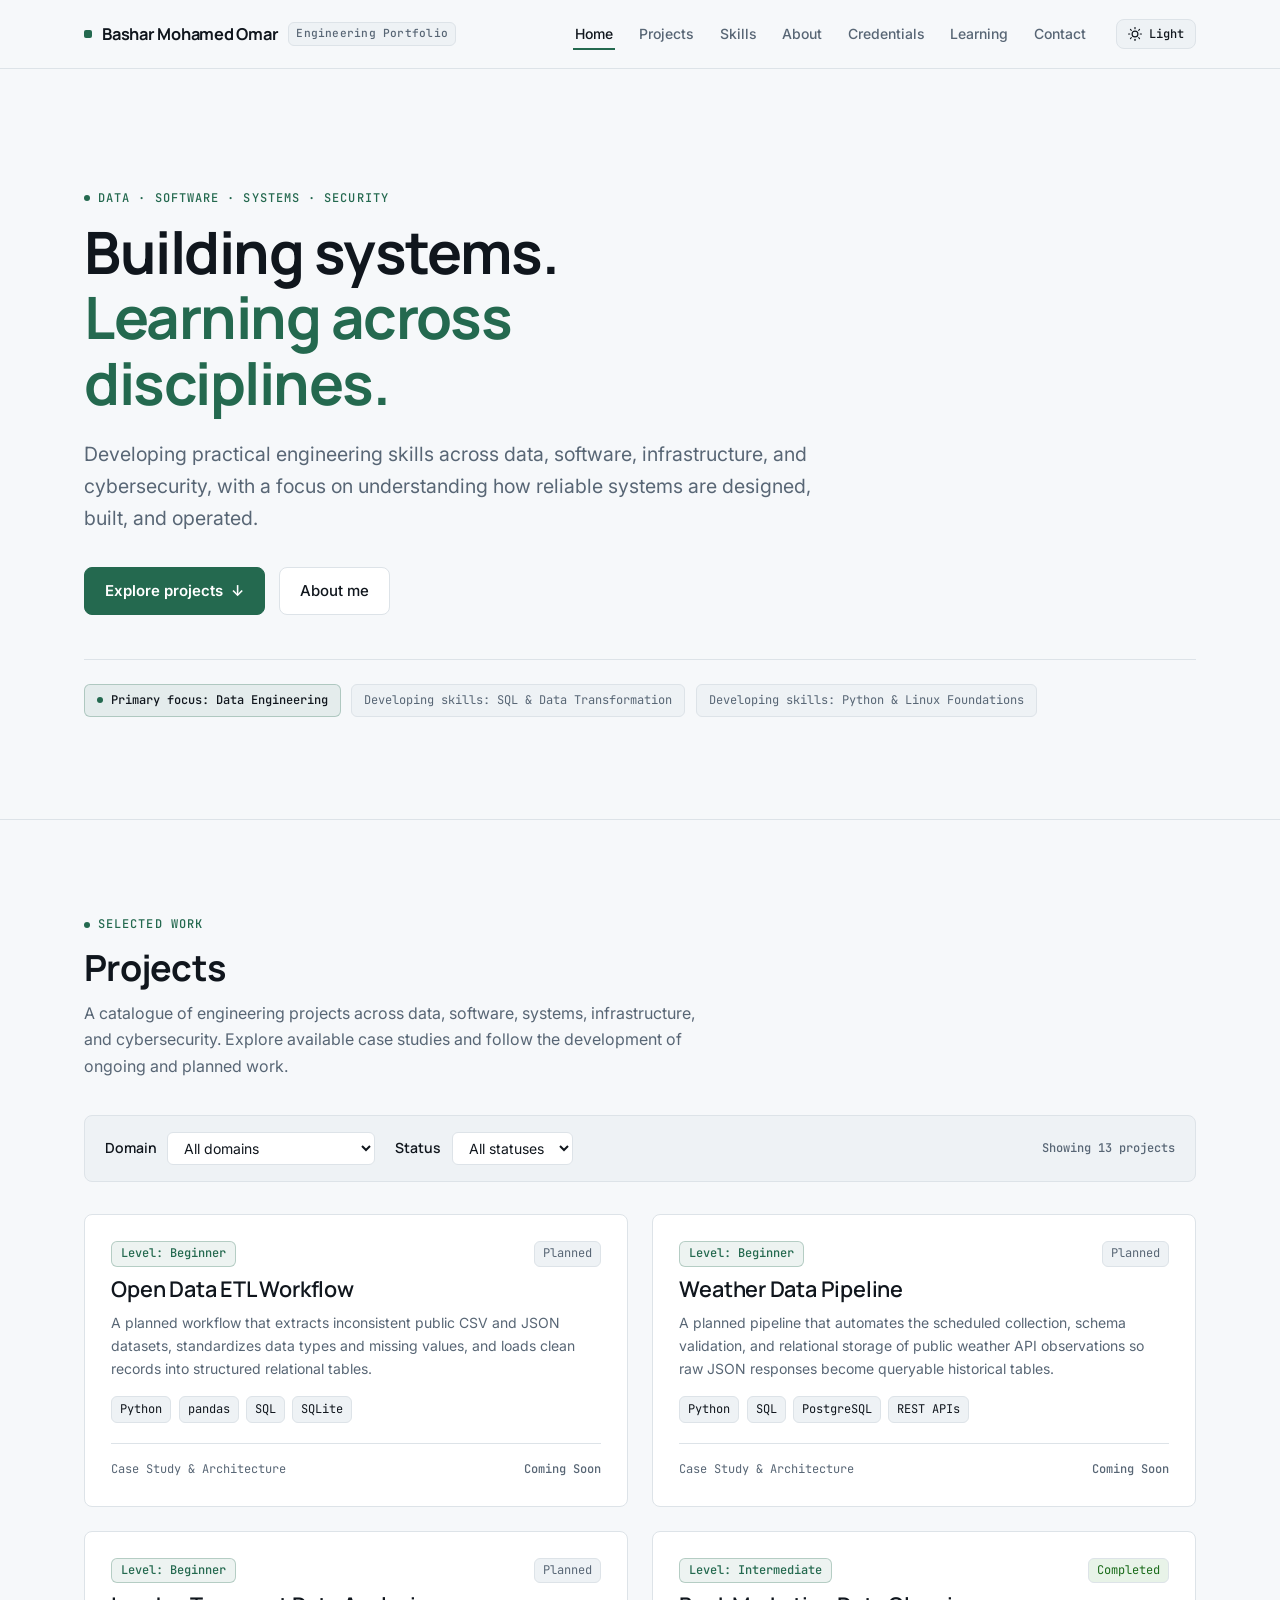
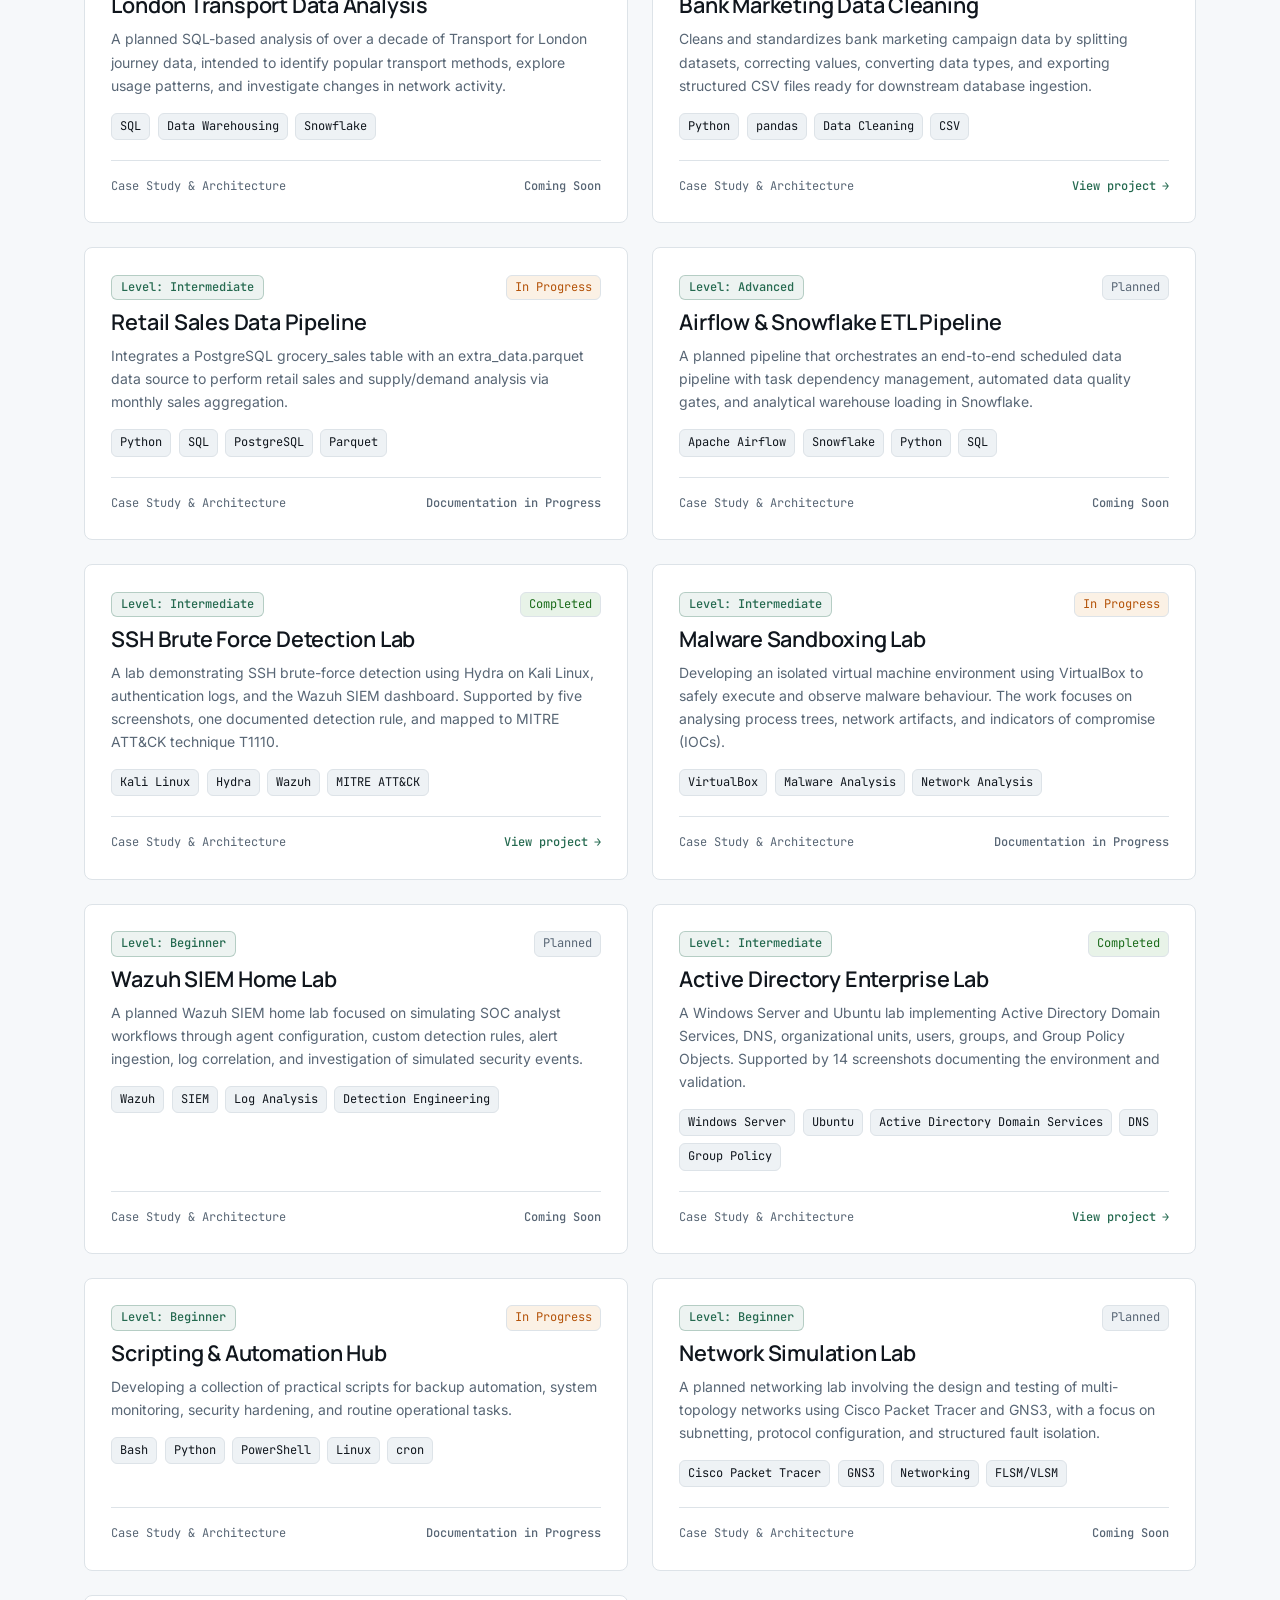
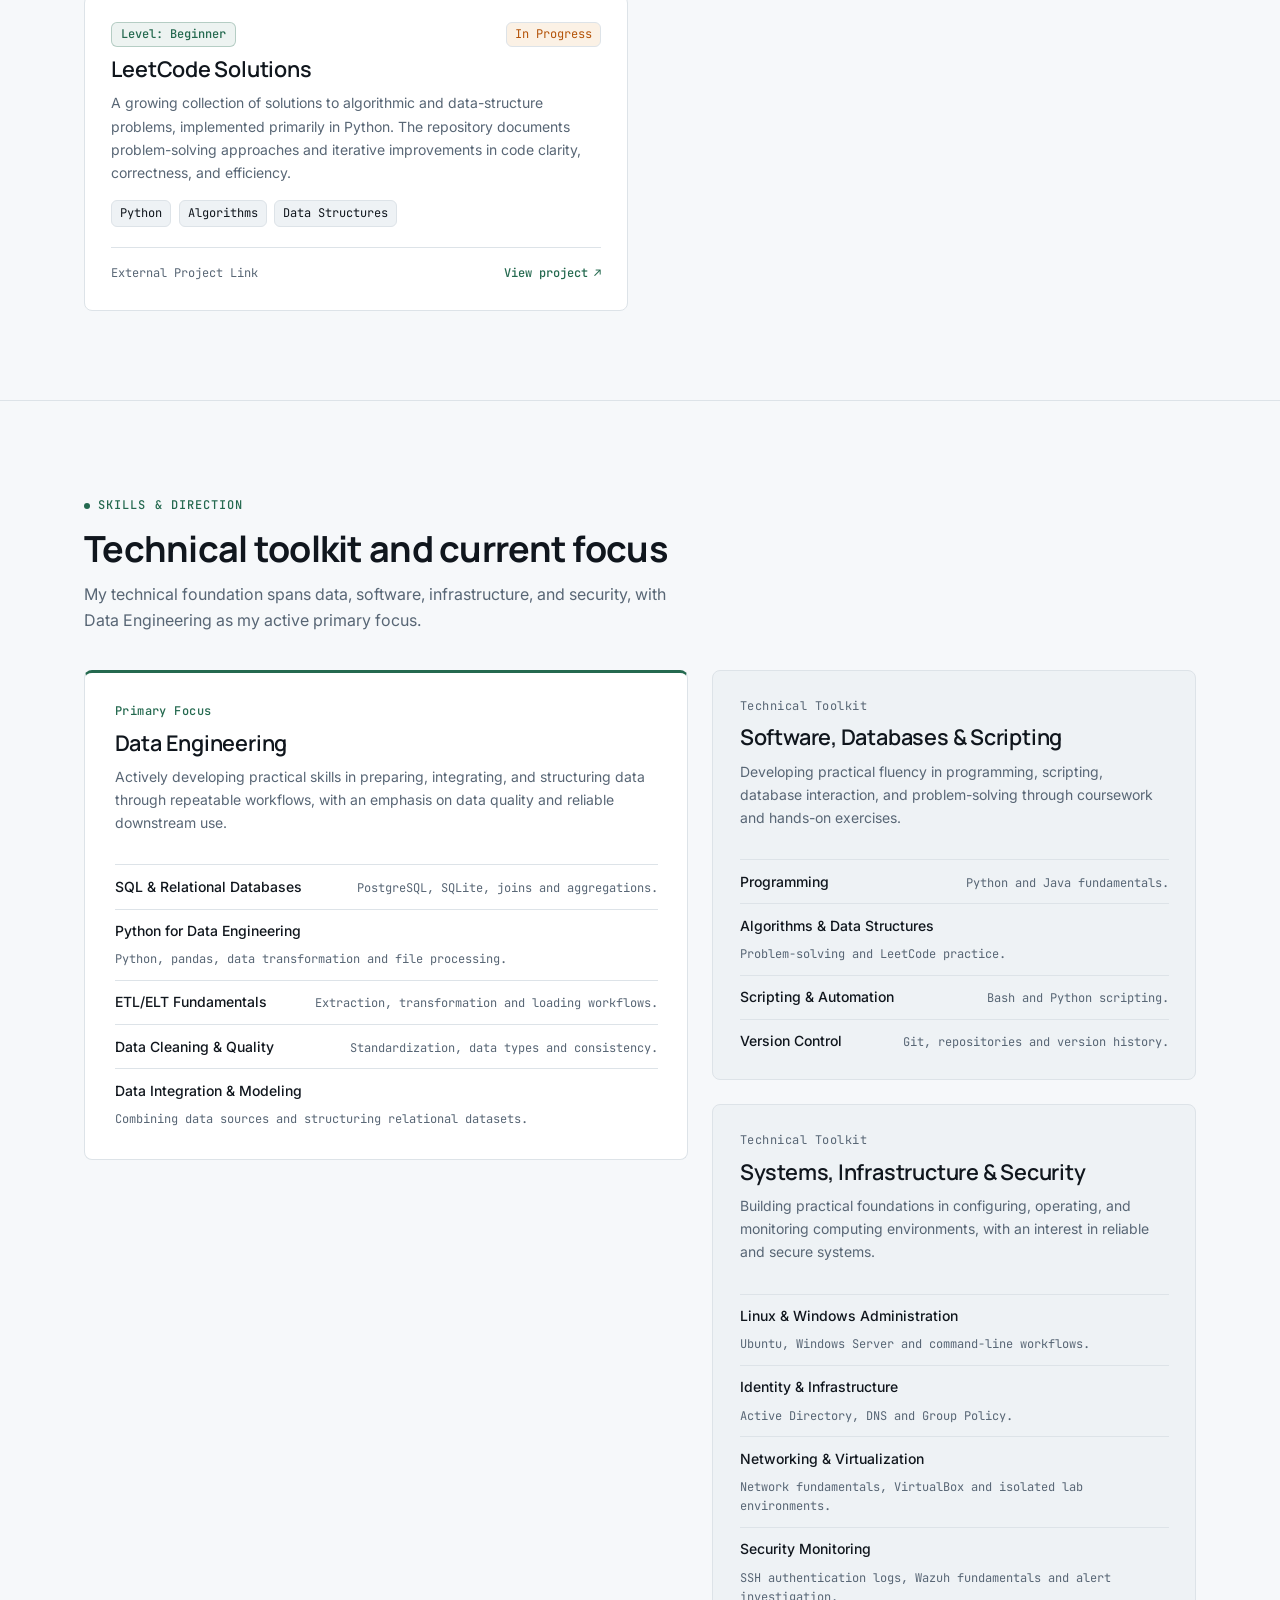
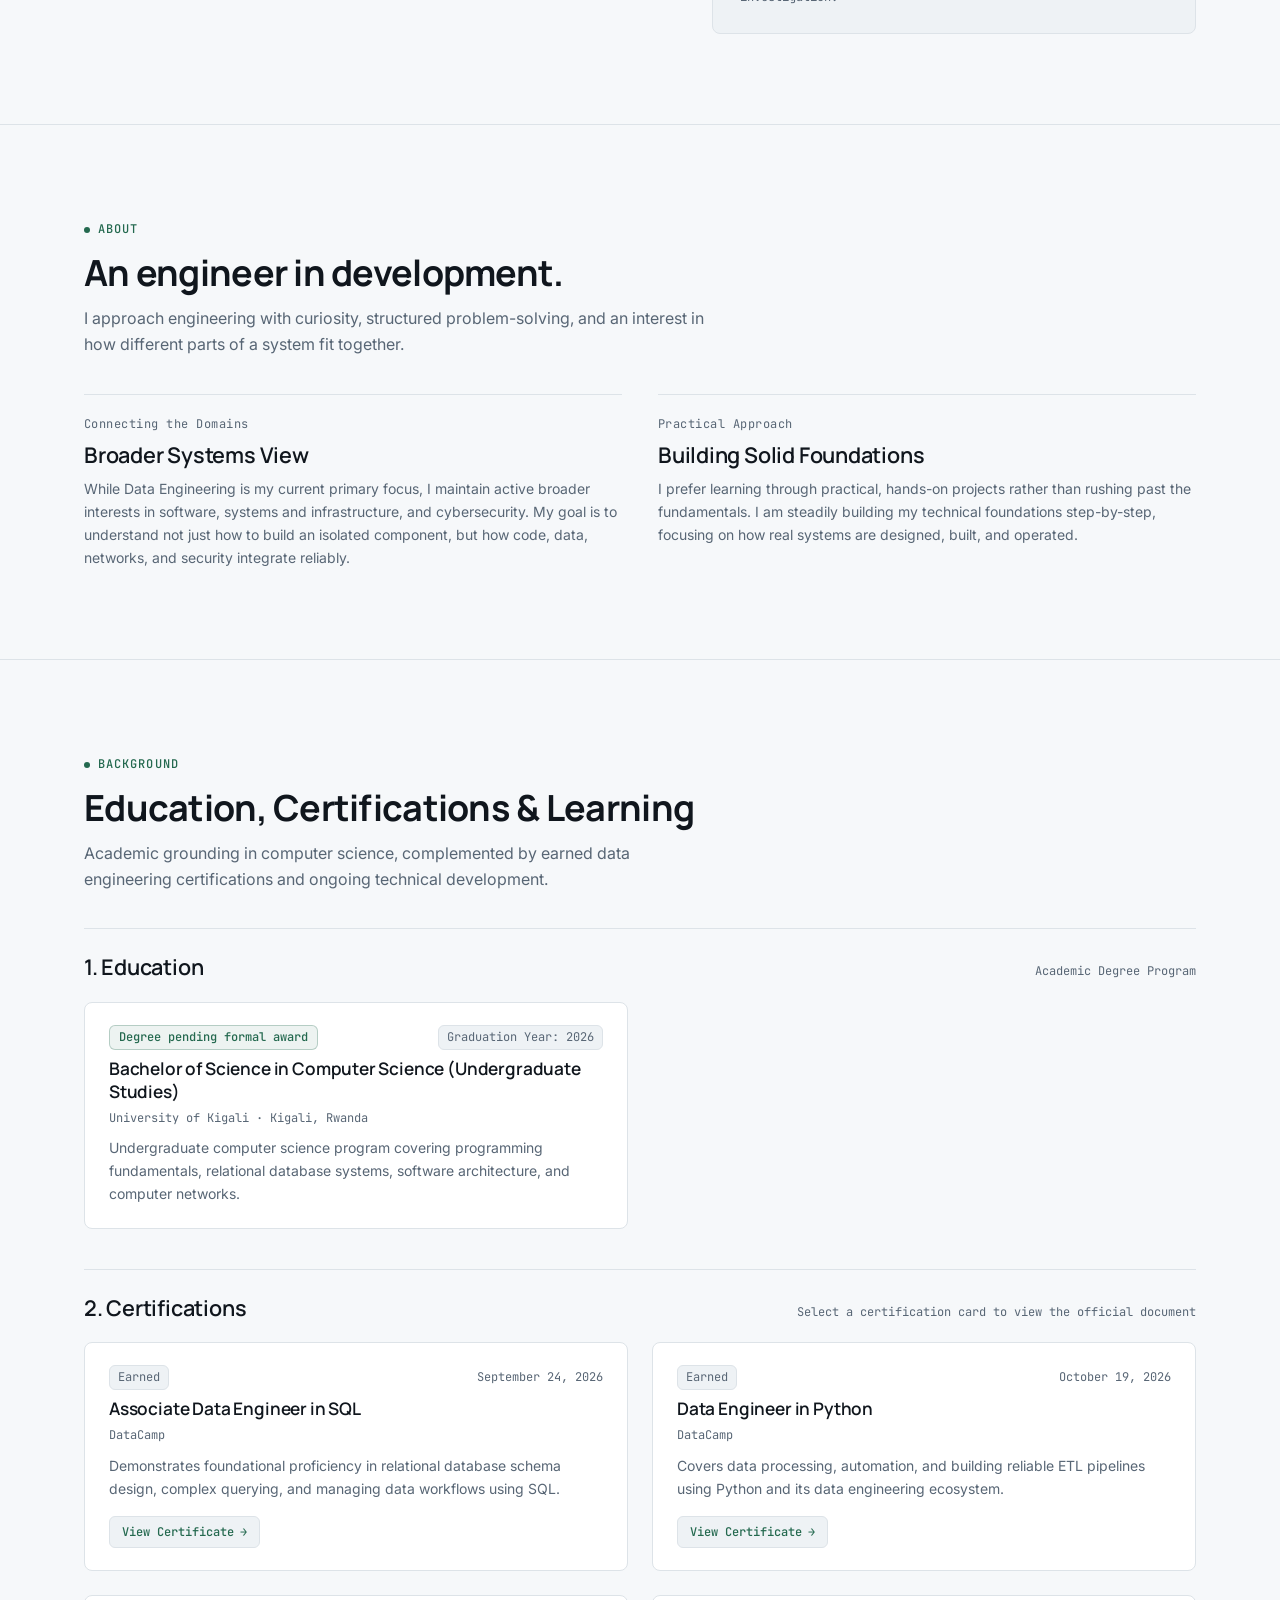
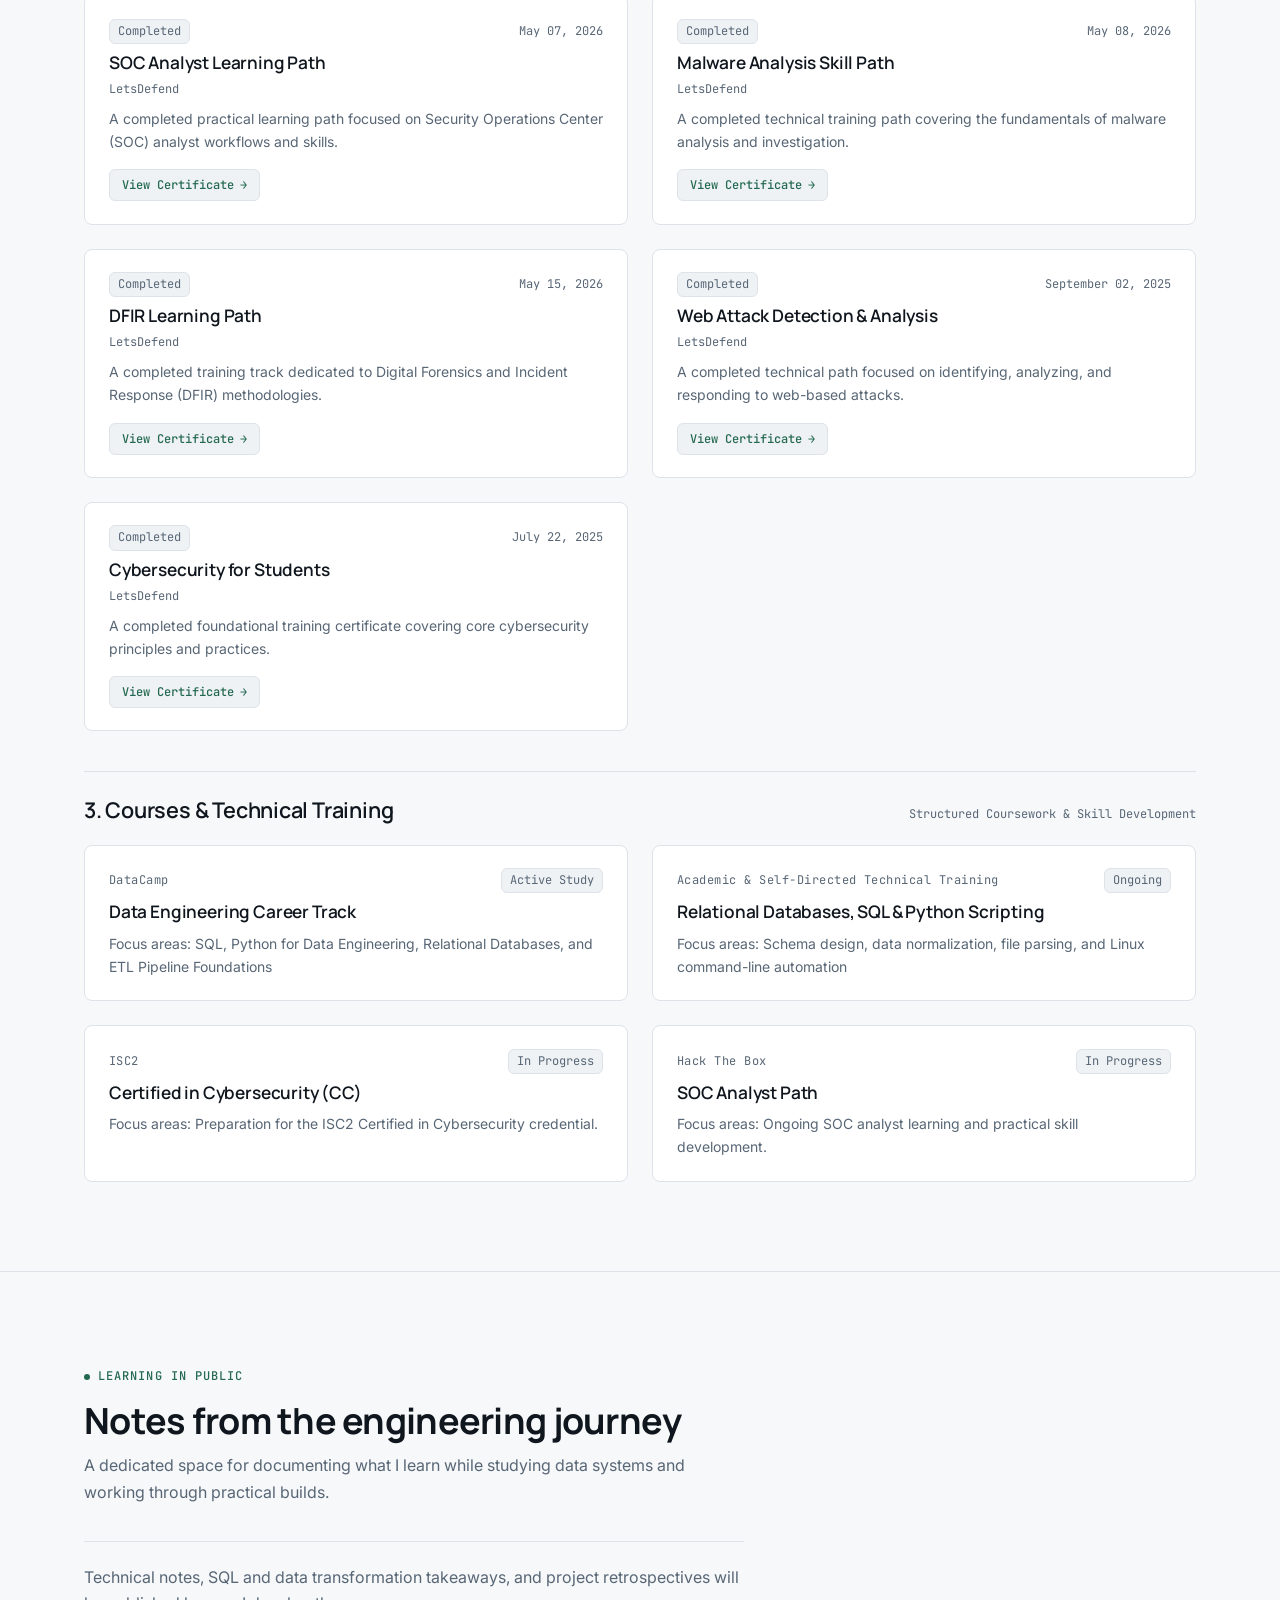
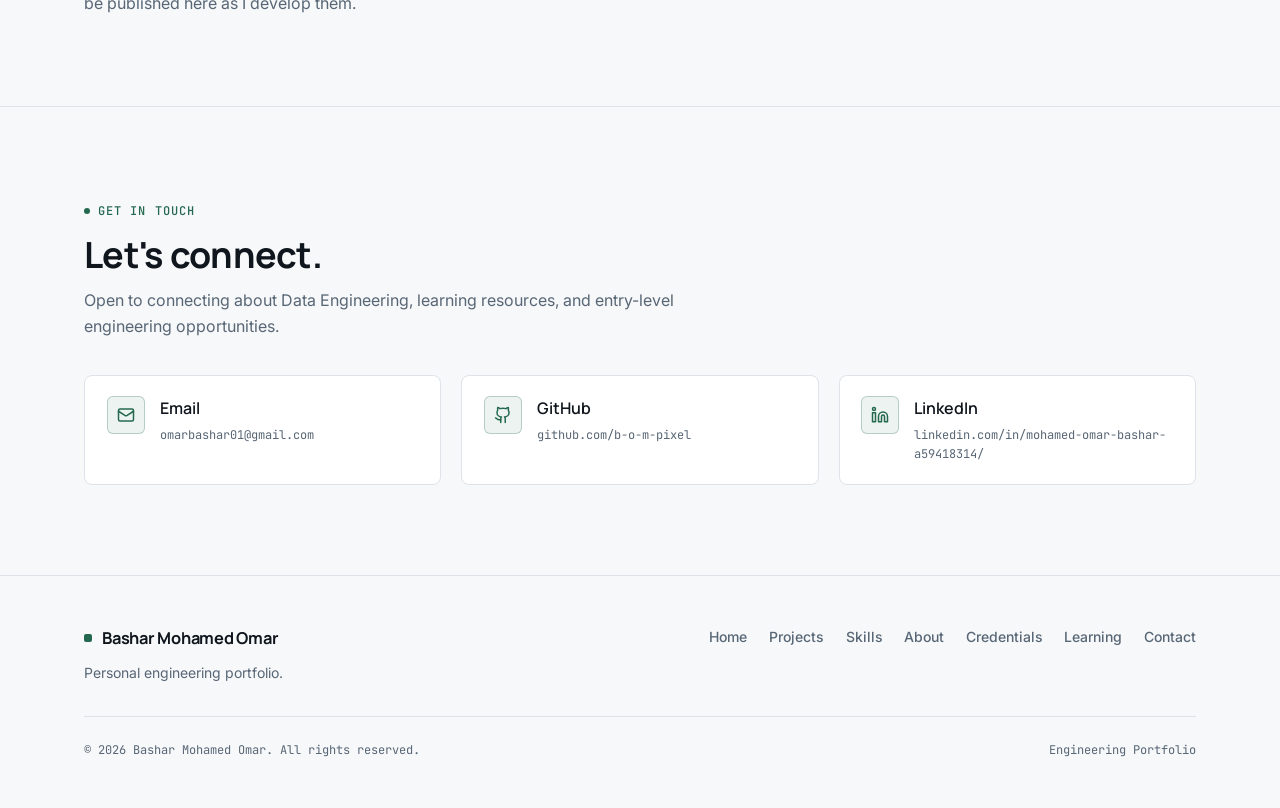
==== commit bebe18b4: "Merging the two portfolio complete" ====
--- a/index.html
+++ b/index.html
@@ -1,15 +1,15 @@
 <!DOCTYPE html>
 <html lang="en" data-theme="light">
 <head>
-  <meta charset="UTF-8" />
-  <meta name="viewport" content="width=device-width, initial-scale=1.0" />
-  <title>Bashar Mohamed Omar — Data Engineering Portfolio</title>
-  <meta
-    name="description"
-    content="Personal engineering portfolio of Bashar Mohamed Omar, an engineer in development focused on Data Engineering."
-  />
-
-  <!-- Google Fonts: Manrope (Headings), Inter (Body), JetBrains Mono (Technical Metadata) -->
+   <meta charset="UTF-8" />
+   <meta name="viewport" content="width=device-width, initial-scale=1.0" />
+  <title>Bashar Mohamed Omar — Engineering Portfolio</title>
+   <meta
+     name="description"
+    content="Personal engineering portfolio of Bashar Mohamed Omar, featuring projects and learning across data engineering, software, systems, infrastructure, and cybersecurity."
+   />
+ 
+   <!-- Google Fonts: Manrope (Headings), Inter (Body), JetBrains Mono (Technical Metadata) -->
   <link rel="preconnect" href="https://fonts.googleapis.com" />
   <link rel="preconnect" href="https://fonts.gstatic.com" crossorigin />
   <link
@@ -49,37 +49,39 @@
 
   <script>
     const SITE_CONFIG = {
-      brand: {
-        name: 'Bashar Mohamed Omar',
-        tag: 'Data Engineering',
-        href: '#hero',
-        roleSummary: 'Personal engineering portfolio.'
-      },
+       brand: {
+         name: 'Bashar Mohamed Omar',
+         tag: 'Engineering Portfolio',
+         href: '#hero',
+         roleSummary: 'Personal engineering portfolio.'
+       },
       navigation: [
         { label: 'Home', href: '#hero', id: 'hero' },
         { label: 'Projects', href: '#projects', id: 'projects' },
+        { label: 'Skills', href: '#skills', id: 'skills' },
         { label: 'About', href: '#about', id: 'about' },
-        { label: 'Focus', href: '#focus', id: 'focus' },
         { label: 'Credentials', href: '#credentials', id: 'credentials' },
-        { label: 'Learning & Notes', href: '#notes', id: 'notes' },
+        { label: 'Learning', href: '#notes', id: 'notes' },
         { label: 'Contact', href: '#contact', id: 'contact' }
       ],
       footerLinks: [
         { label: 'Home', href: '#hero' },
         { label: 'Projects', href: '#projects' },
+        { label: 'Skills', href: '#skills' },
         { label: 'About', href: '#about' },
         { label: 'Credentials', href: '#credentials' },
+        { label: 'Learning', href: '#notes' },
         { label: 'Contact', href: '#contact' }
-      ],
-      hero: {
-        eyebrow: 'DATA ENGINEERING · PIPELINES · SYSTEMS',
-        headlinePrefix: 'Building reliable data pipelines.',
-        headlineAccent: 'Turning raw data into structured value.',
-        supportingParagraph:
-          'I’m an engineer in development with Data Engineering as my primary focus—exploring how data is ingested, transformed, stored in databases, and served reliably.',
-        primaryCta: {
-          label: 'Explore projects',
-          href: '#projects'
+       ],
+       hero: {
+        eyebrow: 'DATA · SOFTWARE · SYSTEMS · SECURITY',
+        headlinePrefix: 'Building systems.',
+        headlineAccent: 'Learning across disciplines.',
+         supportingParagraph:
+          'Developing practical engineering skills across data, software, infrastructure, and cybersecurity, with a focus on understanding how reliable systems are designed, built, and operated.',
+         primaryCta: {
+           label: 'Explore projects',
+           href: '#projects'
         },
         secondaryCta: {
           label: 'About me',
@@ -96,124 +98,212 @@
         label: 'SELECTED WORK',
         heading: 'Projects',
         intro:
-          'Four planned Data Engineering projects spanning foundational ingestion through orchestrated cloud warehousing. Select any project to view its planned architecture, engineering scope, and documentation structure.',
+          'A catalogue of engineering projects across data, software, systems, infrastructure, and cybersecurity. Explore available case studies and follow the development of ongoing and planned work.',
         items: [
+          // --- Data Engineering ---
           {
             title: 'Open Data ETL Workflow',
+            domain: 'Data Engineering',
+            tags: ['Data Cleaning', 'Relational Databases'],
             level: 'Beginner',
-            status: 'Planned Project',
+            status: 'Planned',
             problem:
-              'Extracts inconsistent public CSV and JSON datasets, standardizes data types and missing values, and loads clean records into structured relational tables.',
+              'A planned workflow that extracts inconsistent public CSV and JSON datasets, standardizes data types and missing values, and loads clean records into structured relational tables.',
             techStack: ['Python', 'pandas', 'SQL', 'SQLite'],
             href: 'projects/open-data-etl.html'
           },
           {
             title: 'Weather Data Pipeline',
+            domain: 'Data Engineering',
+            tags: ['API Integration', 'Automation'],
             level: 'Beginner',
-            status: 'Planned Project',
+            status: 'Planned',
             problem:
-              'Automates the scheduled collection, schema validation, and relational storage of public weather API observations so raw JSON responses become queryable historical tables.',
+              'A planned pipeline that automates the scheduled collection, schema validation, and relational storage of public weather API observations so raw JSON responses become queryable historical tables.',
             techStack: ['Python', 'SQL', 'PostgreSQL', 'REST APIs'],
             href: 'projects/weather-data-pipeline.html'
           },
           {
             title: 'London Transport Data Analysis',
+            domain: 'Data Engineering',
+            tags: ['Data Analysis', 'Cloud Warehousing'],
             level: 'Beginner',
-            status: 'Planned Project',
+            status: 'Planned',
             problem:
-              'Analyzes over a decade of Transport for London journey data using SQL to identify popular transport methods, explore usage patterns, and investigate changes in network activity.',
+              'A planned SQL-based analysis of over a decade of Transport for London journey data, intended to identify popular transport methods, explore usage patterns, and investigate changes in network activity.',
             techStack: ['SQL', 'Data Warehousing', 'Snowflake'],
             href: 'projects/london-transport-data-analysis.html'
           },
           {
             title: 'Bank Marketing Data Cleaning',
+            domain: 'Data Engineering',
+            tags: ['Data Wrangling', 'Formatting'],
             level: 'Intermediate',
-            status: 'Completed Project',
+            status: 'Completed',
             problem:
               'Cleans and standardizes bank marketing campaign data by splitting datasets, correcting values, converting data types, and exporting structured CSV files ready for downstream database ingestion.',
             techStack: ['Python', 'pandas', 'Data Cleaning', 'CSV'],
-            href: 'https://www.datacamp.com/datalab/w/50fe93e5-0982-4d20-ba97-ffd96fcd3259/edit'
+            href: 'projects/bank-marketing-data-cleaning.html'
           },
           {
             title: 'Retail Sales Data Pipeline',
+            domain: 'Data Engineering',
+            tags: ['Data Integration', 'Data Analysis'],
             level: 'Intermediate',
-            status: 'Planned Project',
+            status: 'In Progress',
             problem:
-              'Consolidates multi-source retail transaction logs and product catalogs into a star-schema warehouse model while catching duplicate orders and schema drift.',
-            techStack: ['Python', 'SQL', 'PostgreSQL', 'Data Modeling'],
-            href: 'projects/retail-data-pipeline.html'
+              'Integrates a PostgreSQL grocery_sales table with an extra_data.parquet data source to perform retail sales and supply/demand analysis via monthly sales aggregation.',
+            techStack: ['Python', 'SQL', 'PostgreSQL', 'Parquet'],
+            href: ''
           },
           {
             title: 'Airflow & Snowflake ETL Pipeline',
+            domain: 'Data Engineering',
+            tags: ['Data Orchestration', 'Cloud Data Platforms'],
             level: 'Advanced',
-            status: 'Planned Project',
+            status: 'Planned',
             problem:
-              'Orchestrates an end-to-end scheduled data pipeline with task dependency management, automated data quality gates, and analytical warehouse loading in Snowflake.',
+              'A planned pipeline that orchestrates an end-to-end scheduled data pipeline with task dependency management, automated data quality gates, and analytical warehouse loading in Snowflake.',
             techStack: ['Apache Airflow', 'Snowflake', 'Python', 'SQL'],
             href: 'projects/airflow-snowflake-etl.html'
-          }
+          },
+          // --- Cybersecurity ---
+          {
+            title: 'SSH Brute Force Detection Lab',
+            domain: 'Cybersecurity',
+            tags: ['Detection', 'SIEM'],
+            level: 'Intermediate',
+            status: 'Completed',
+            problem: 'A lab demonstrating SSH brute-force detection using Hydra on Kali Linux, authentication logs, and the Wazuh SIEM dashboard. Supported by five screenshots, one documented detection rule, and mapped to MITRE ATT&CK technique T1110.',
+            techStack: ['Kali Linux', 'Hydra', 'Wazuh', 'MITRE ATT&CK'],
+            href: 'projects/ssh-brute-force-detection.html',
+          },
+          {
+            title: 'Malware Sandboxing Lab',
+            domain: 'Cybersecurity',
+            tags: ['VirtualBox', 'Malware Analysis', 'IOCs', 'Sandboxing'],
+            level: 'Intermediate',
+            status: 'In Progress',
+            problem: 'Developing an isolated virtual machine environment using VirtualBox to safely execute and observe malware behaviour. The work focuses on analysing process trees, network artifacts, and indicators of compromise (IOCs).',
+            techStack: ['VirtualBox', 'Malware Analysis', 'Network Analysis'],
+            href: ''
+          },
+          {
+            title: 'Wazuh SIEM Home Lab',
+            domain: 'Cybersecurity',
+            tags: ['Wazuh', 'SIEM', 'Detection Rules', 'Log Analysis'],
+            level: 'Beginner',
+            status: 'Planned',
+            problem: 'A planned Wazuh SIEM home lab focused on simulating SOC analyst workflows through agent configuration, custom detection rules, alert ingestion, log correlation, and investigation of simulated security events.',
+            techStack: ['Wazuh', 'SIEM', 'Log Analysis', 'Detection Engineering'],
+            href: ''
+          },
+          // --- Systems & Infrastructure ---
+          {
+            title: 'Active Directory Enterprise Lab',
+            domain: 'Systems & Infrastructure',
+            tags: ['Administration', 'Directory Services'],
+            level: 'Intermediate',
+            status: 'Completed',
+            problem: 'A Windows Server and Ubuntu lab implementing Active Directory Domain Services, DNS, organizational units, users, groups, and Group Policy Objects. Supported by 14 screenshots documenting the environment and validation.',
+            techStack: ['Windows Server', 'Ubuntu', 'Active Directory Domain Services', 'DNS', 'Group Policy'],
+            href: 'projects/active-directory-enterprise-lab.html',
+          },
+          {
+            title: 'Scripting & Automation Hub',
+            domain: 'Systems & Infrastructure',
+            tags: ['Automation', 'Scripting'],
+            level: 'Beginner',
+            status: 'In Progress',
+            problem: 'Developing a collection of practical scripts for backup automation, system monitoring, security hardening, and routine operational tasks.',
+            techStack: ['Bash', 'Python', 'PowerShell', 'Linux', 'cron'],
+            href: ''
+          },
+          {
+            title: 'Network Simulation Lab',
+            domain: 'Systems & Infrastructure',
+            tags: ['GNS3', 'Packet Tracer', 'Subnetting', 'Troubleshooting'],
+            level: 'Beginner',
+            status: 'Planned',
+            problem: 'A planned networking lab involving the design and testing of multi-topology networks using Cisco Packet Tracer and GNS3, with a focus on subnetting, protocol configuration, and structured fault isolation.',
+            techStack: ['Cisco Packet Tracer', 'GNS3', 'Networking', 'FLSM/VLSM'],
+            href: ''
+          },
+          // --- Software Engineering ---
+          {
+            title: 'LeetCode Solutions',
+            domain: 'Software Engineering',
+            tags: ['Python', 'Algorithms', 'Data Structures', 'Problem Solving'],
+            level: 'Beginner',
+            status: 'In Progress',
+            problem: 'A growing collection of solutions to algorithmic and data-structure problems, implemented primarily in Python. The repository documents problem-solving approaches and iterative improvements in code clarity, correctness, and efficiency.',
+            techStack: ['Python', 'Algorithms', 'Data Structures'],
+            href: 'https://github.com/b-o-m-pixel/leetcode'
+          },
         ]
       },
       about: {
         id: 'about',
         label: 'ABOUT',
         heading: 'An engineer in development.',
-        intro:
-          'I approach engineering with curiosity, structured problem-solving, and an interest in how data moves from raw sources into well-organized storage.',
-        columns: [
-          {
-            kicker: 'Engineering Mindset',
-            title: 'Learning From the Ground Up',
-            copy:
-              'Rather than rushing past fundamentals, I focus on understanding why data becomes inconsistent, how table schemas shape downstream queries, and how clear logic makes data workflows easier to maintain.'
-          },
-          {
-            kicker: 'Practical Approach',
-            title: 'Step-by-Step Problem Solving',
-            copy:
-              'When working through a technical problem, I break tasks into small, testable steps. I am steadily building practical competence in writing readable SQL and Python while learning the operating system and infrastructure basics that support data work.'
-          }
-        ]
+         intro:
+          'I approach engineering with curiosity, structured problem-solving, and an interest in how different parts of a system fit together.',
+         columns: [
+           {
+            kicker: 'Connecting the Domains',
+            title: 'Broader Systems View',
+             copy:
+              'While Data Engineering is my current primary focus, I maintain active broader interests in software, systems and infrastructure, and cybersecurity. My goal is to understand not just how to build an isolated component, but how code, data, networks, and security integrate reliably.'
+           },
+           {
+             kicker: 'Practical Approach',
+            title: 'Building Solid Foundations',
+             copy:
+              'I prefer learning through practical, hands-on projects rather than rushing past the fundamentals. I am steadily building my technical foundations step-by-step, focusing on how real systems are designed, built, and operated.'
+           }
+         ]
       },
-      focus: {
-        id: 'focus',
-        label: 'CURRENT DIRECTION',
-        heading: 'What I’m building toward',
-        intro:
-          'My learning centers on Data Engineering as my primary focus, supported by developing skills in databases, programming, and systems fundamentals.',
-        primaryDomain: {
-          id: 'focus-data-engineering',
+      skills: {
+        id: 'skills',
+        label: 'SKILLS & DIRECTION',
+        heading: 'Technical toolkit and current focus',
+        intro: 'My technical foundation spans data, software, infrastructure, and security, with Data Engineering as my active primary focus.',
+        primaryFocus: {
+          id: 'skills-primary',
           kicker: 'Primary Focus',
           title: 'Data Engineering',
-          description:
-            'Actively studying how raw data is ingested, cleaned, structured, and moved through repeatable pipeline stages so that downstream datasets remain accurate and usable.',
+          description: 'Actively developing practical skills in preparing, integrating, and structuring data through repeatable workflows, with an emphasis on data quality and reliable downstream use.',
           topics: [
-            { label: 'Data Ingestion & ETL/ELT', note: 'Core pipeline stages & workflow structure' },
-            { label: 'Data Cleaning & Quality', note: 'Validation checks, formatting & consistency' },
-            { label: 'Data Modeling Basics', note: 'Structuring tables for clarity and querying' }
+            { label: 'SQL & Relational Databases', note: 'PostgreSQL, SQLite, joins and aggregations.' },
+            { label: 'Python for Data Engineering', note: 'Python, pandas, data transformation and file processing.' },
+            { label: 'ETL/ELT Fundamentals', note: 'Extraction, transformation and loading workflows.' },
+            { label: 'Data Cleaning & Quality', note: 'Standardization, data types and consistency.' },
+            { label: 'Data Integration & Modeling', note: 'Combining data sources and structuring relational datasets.' }
           ]
         },
-        supportingDomains: [
-          {
-            id: 'focus-databases-transformation',
-            kicker: 'Supporting Skill Area',
-            title: 'SQL, Databases & Data Transformation',
-            description:
-              'Developing practical fluency in querying relational databases, joining and aggregating records, and reshaping structured and semi-structured data.',
+        skillAreas: [
+          {
+            id: 'skills-software-db',
+            kicker: 'Technical Toolkit',
+            title: 'Software, Databases & Scripting',
+            description: 'Developing practical fluency in programming, scripting, database interaction, and problem-solving through coursework and hands-on exercises.',
             topics: [
-              { label: 'SQL & Relational Databases', note: 'Queries, joins, aggregations & schema basics' },
-              { label: 'Data Transformation', note: 'Cleaning and restructuring raw records' }
+              { label: 'Programming', note: 'Python and Java fundamentals.' },
+              { label: 'Algorithms & Data Structures', note: 'Problem-solving and LeetCode practice.' },
+              { label: 'Scripting & Automation', note: 'Bash and Python scripting.' },
+              { label: 'Version Control', note: 'Git, repositories and version history.' }
             ]
           },
           {
-            id: 'focus-python-systems',
-            kicker: 'Supporting Skill Area',
-            title: 'Python, Automation & Systems Foundations',
-            description:
-              'Building foundational skills in Python scripting, Linux command-line workflows, version control, and the cloud and distributed concepts used in data infrastructure.',
+            id: 'skills-systems-sec',
+            kicker: 'Technical Toolkit',
+            title: 'Systems, Infrastructure & Security',
+            description: 'Building practical foundations in configuring, operating, and monitoring computing environments, with an interest in reliable and secure systems.',
             topics: [
-              { label: 'Python & Scripting', note: 'Data handling, file processing & automation' },
-              { label: 'Systems & Cloud Basics', note: 'Linux CLI, Git & core infrastructure concepts' }
+              { label: 'Linux & Windows Administration', note: 'Ubuntu, Windows Server and command-line workflows.' },
+              { label: 'Identity & Infrastructure', note: 'Active Directory, DNS and Group Policy.' },
+              { label: 'Networking & Virtualization', note: 'Network fundamentals, VirtualBox and isolated lab environments.' },
+              { label: 'Security Monitoring', note: 'SSH authentication logs, Wazuh fundamentals and alert investigation.' }
             ]
           }
         ]
@@ -221,15 +311,15 @@
       credentials: {
         id: 'credentials',
         label: 'BACKGROUND',
-        heading: 'Education & Certifications',
+        heading: 'Education, Certifications & Learning',
         intro:
-          'Academic grounding in computer science alongside structured certifications and technical coursework in data engineering.',
+          'Academic grounding in computer science, complemented by earned data engineering certifications and ongoing technical development.',
         education: [
           {
             degree: 'Bachelor of Science in Computer Science (Undergraduate Studies)',
             institution: 'University of Kigali · Kigali, Rwanda',
-            status: 'In Progress — Final Year Undergraduate',
-            timeline: 'Expected Graduation Year 2026',
+            status: 'Degree pending formal award',
+            timeline: 'Graduation Year: 2026',
             summary:
               'Undergraduate computer science program covering programming fundamentals, relational database systems, software architecture, and computer networks.'
           }
@@ -244,7 +334,8 @@
             credentialId: '',
             description:
               'Demonstrates foundational proficiency in relational database schema design, complex querying, and managing data workflows using SQL.',
-            verificationUrl: 'certifications/data_engineer/associate-data-engineer-in-sql.pdf'
+            documentPath: 'certifications/data_engineer/associate-data-engineer-in-sql.pdf',
+            verificationUrl: null
           },
           {
             id: 'cert-datacamp-python',
@@ -255,7 +346,63 @@
             credentialId: '',
             description:
               'Covers data processing, automation, and building reliable ETL pipelines using Python and its data engineering ecosystem.',
-            verificationUrl: 'certifications/data_engineer/data_engineer_in_python_certificate.pdf'
+            documentPath: 'certifications/data_engineer/data_engineer_in_python_certificate.pdf',
+            verificationUrl: null
+          },
+          {
+            id: 'cert-letsdefend-soc',
+            name: 'SOC Analyst Learning Path',
+            issuer: 'LetsDefend',
+            status: 'Completed',
+            dateEarned: 'May 07, 2026',
+            credentialId: '',
+            description: 'A completed practical learning path focused on Security Operations Center (SOC) analyst workflows and skills.',
+            documentPath: 'certifications/letsdefend/soc_analyst_learning_path.png',
+            verificationUrl: null
+          },
+          {
+            id: 'cert-letsdefend-malware',
+            name: 'Malware Analysis Skill Path',
+            issuer: 'LetsDefend',
+            status: 'Completed',
+            dateEarned: 'May 08, 2026',
+            credentialId: '',
+            description: 'A completed technical training path covering the fundamentals of malware analysis and investigation.',
+            documentPath: 'certifications/letsdefend/malware_analysis_skill_path.png',
+            verificationUrl: null
+          },
+          {
+            id: 'cert-letsdefend-dfir',
+            name: 'DFIR Learning Path',
+            issuer: 'LetsDefend',
+            status: 'Completed',
+            dateEarned: 'May 15, 2026',
+            credentialId: '',
+            description: 'A completed training track dedicated to Digital Forensics and Incident Response (DFIR) methodologies.',
+            documentPath: 'certifications/letsdefend/dfir_path.png',
+            verificationUrl: null
+          },
+          {
+            id: 'cert-letsdefend-web',
+            name: 'Web Attack Detection & Analysis',
+            issuer: 'LetsDefend',
+            status: 'Completed',
+            dateEarned: 'September 02, 2025',
+            credentialId: '',
+            description: 'A completed technical path focused on identifying, analyzing, and responding to web-based attacks.',
+            documentPath: 'certifications/letsdefend/web_attack_detection_analysis_path.png',
+            verificationUrl: null
+          },
+          {
+            id: 'cert-letsdefend-students',
+            name: 'Cybersecurity for Students',
+            issuer: 'LetsDefend',
+            status: 'Completed',
+            dateEarned: 'July 22, 2025',
+            credentialId: '',
+            description: 'A completed foundational training certificate covering core cybersecurity principles and practices.',
+            documentPath: 'certifications/letsdefend/cybersecurity_for_students_path.png',
+            verificationUrl: null
           }
         ],
         courses: [
@@ -270,6 +417,18 @@
             provider: 'Academic & Self-Directed Technical Training',
             status: 'Ongoing',
             focus: 'Schema design, data normalization, file parsing, and Linux command-line automation'
+          },
+          {
+            title: 'Certified in Cybersecurity (CC)',
+            provider: 'ISC2',
+            status: 'In Progress',
+            focus: 'Preparation for the ISC2 Certified in Cybersecurity credential.'
+          },
+          {
+            title: 'SOC Analyst Path',
+            provider: 'Hack The Box',
+            status: 'In Progress',
+            focus: 'Ongoing SOC analyst learning and practical skill development.'
           }
         ]
       },
@@ -491,6 +650,60 @@
         </section>
       `;
     }
+    
+    function getProjectCardHTML(project) {
+      const badgeClass = {
+        'Completed': 'completed-badge',
+        'In Progress': 'in-progress-badge',
+        'Planned': 'planned-badge'
+      }[project.status] || 'unknown-badge';
+
+      // Projects are only eligible to have clickable links if they are beyond the Planned phase
+      const isLinkableStatus = project.status === 'Completed' || project.status === 'In Progress';
+      const isExternal = project.href && project.href.startsWith('http');
+      
+      let footerContent = '';
+      if (isLinkableStatus && project.href) {
+        const ariaLabel = isExternal 
+          ? (project.href.includes('datacamp.com') ? `View project details for ${project.title}, opens externally on DataCamp` : `View project details for ${project.title}, opens externally`)
+          : `View project details for ${project.title}`;
+          
+        const noteLabel = isExternal ? 'External Project Link' : 'Case Study &amp; Architecture';
+
+        footerContent = `
+          <span class="editorial-item-note">${noteLabel}</span>
+          <a href="${project.href}" class="project-card-link" aria-label="${ariaLabel}" ${isExternal ? 'target="_blank" rel="noopener noreferrer"' : ''}>
+            <span>View project</span>
+            <span aria-hidden="true">${isExternal ? '↗' : '→'}</span>
+          </a>
+        `;
+      } else {
+        const nonClickableLabel = project.status === 'Planned' ? 'Coming Soon' : 'Documentation in Progress';
+        footerContent = `
+          <span class="editorial-item-note">Case Study &amp; Architecture</span>
+          <span class="project-coming-soon">${nonClickableLabel}</span>
+        `;
+      }
+
+      return `
+        <article class="project-card">
+          <div>
+            <div class="slot-meta-row">
+              <span class="level-badge">Level: ${project.level}</span>
+              <span class="${badgeClass}">${project.status}</span>
+            </div>
+            <h3 class="heading-card">${project.title}</h3>
+            <p class="slot-copy">${project.problem}</p>
+            <ul class="tech-badge-list" aria-label="${project.title} technology stack">
+              ${project.techStack.map((tech) => `<li class="tech-badge">${tech}</li>`).join('')}
+            </ul>
+          </div>
+          <div class="project-card-footer">
+            ${footerContent}
+          </div>
+        </article>
+      `;
+    }
 
     function ProjectsSection(projects) {
       return `
@@ -501,41 +714,30 @@
               <h2 id="projects-heading" class="heading-section">${projects.heading}</h2>
               <p class="section-intro">${projects.intro}</p>
             </div>
-
-            <div class="grid-2-col" role="region" aria-label="Planned Data Engineering projects">
-              ${projects.items
-                .map(
-                  (project) => `
-                <article class="project-card">
-                  <div>
-                    <div class="slot-meta-row">
-                      <span class="level-badge">Level: ${project.level}</span>
-                      <span class="planned-badge">${project.status}</span>
-                    </div>
-                    <h3 class="heading-card">${project.title}</h3>
-                    <p class="slot-copy">${project.problem}</p>
-                    <ul class="tech-badge-list" aria-label="${project.title} technology stack">
-                      ${project.techStack
-                        .map((tech) => `<li class="tech-badge">${tech}</li>`)
-                        .join('')}
-                    </ul>
-                  </div>
-
-                  <div class="project-card-footer">
-                    <span class="editorial-item-note">Case Study &amp; Architecture</span>
-                    <a
-                      href="${project.href}"
-                      class="project-card-link"
-                      aria-label="View project details for ${project.title}"
-                    >
-                      <span>View project</span>
-                      <span aria-hidden="true">→</span>
-                    </a>
-                  </div>
-                </article>
-              `
-                )
-                .join('')}
+            
+            <div class="project-filters-bar">
+              <div class="filter-controls">
+                <div class="filter-group">
+                  <label for="filter-domain" class="filter-label">Domain</label>
+                  <select id="filter-domain" class="filter-select">
+                    <!-- Populated dynamically by bindProjectFilters() -->
+                  </select>
+                </div>
+                <div class="filter-group">
+                  <label for="filter-status" class="filter-label">Status</label>
+                  <select id="filter-status" class="filter-select">
+                    <option value="all">All statuses</option>
+                    <option value="Completed">Completed</option>
+                    <option value="In Progress">In Progress</option>
+                    <option value="Planned">Planned</option>
+                  </select>
+                </div>
+              </div>
+              <div id="filter-count" class="filter-count" aria-live="polite"></div>
+            </div>
+
+            <div class="grid-2-col" role="region" id="project-catalogue-grid" aria-label="Portfolio project catalogue">
+              <!-- Populated by bindProjectFilters() -->
             </div>
           </div>
         </section>
@@ -570,15 +772,15 @@
       `;
     }
 
-    function FocusSection(focus) {
-      const primary = focus.primaryDomain;
+    function SkillsSection(skills) {
+      const primary = skills.primaryFocus;
       return `
-        <section id="${focus.id}" class="portfolio-section" aria-labelledby="focus-heading">
+        <section id="${skills.id}" class="portfolio-section" aria-labelledby="skills-heading">
           <div class="site-container">
             <div class="section-header-bar">
-              <div class="eyebrow-label">${focus.label}</div>
-              <h2 id="focus-heading" class="heading-section">${focus.heading}</h2>
-              <p class="section-intro">${focus.intro}</p>
+              <div class="eyebrow-label">${skills.label}</div>
+              <h2 id="skills-heading" class="heading-section">${skills.heading}</h2>
+              <p class="section-intro">${skills.intro}</p>
             </div>
 
             <div class="focus-layout">
@@ -604,18 +806,18 @@
               </article>
 
               <div class="focus-supporting-stack">
-                ${focus.supportingDomains
+                ${skills.skillAreas
                   .map(
-                    (domain) => `
-                  <article id="${domain.id}" class="editorial-slot editorial-slot--quiet">
+                    (area) => `
+                  <article id="${area.id}" class="editorial-slot editorial-slot--quiet">
                     <div>
-                      <p class="slot-kicker">${domain.kicker}</p>
-                      <h3 class="heading-card">${domain.title}</h3>
-                      <p class="slot-copy">${domain.description}</p>
+                      <p class="slot-kicker">${area.kicker}</p>
+                      <h3 class="heading-card">${area.title}</h3>
+                      <p class="slot-copy">${area.description}</p>
                     </div>
 
-                    <ul class="editorial-divider-list" aria-label="${domain.title} developing skills">
-                      ${domain.topics
+                    <ul class="editorial-divider-list" aria-label="${area.title} skills">
+                      ${area.topics
                         .map(
                           (topic) => `
                         <li class="editorial-divider-item">
@@ -847,10 +1049,10 @@
             </div>
 
             <div class="footer-bottom">
-              <span>&copy; ${currentYear} ${config.brand.name}. All rights reserved.</span>
-              <span>Data Engineering Portfolio</span>
-            </div>
-          </div>
+               <span>&copy; ${currentYear} ${config.brand.name}. All rights reserved.</span>
+              <span>Engineering Portfolio</span>
+             </div>
+           </div>
         </footer>
       `;
     }
@@ -864,8 +1066,8 @@
         <main id="main-content" tabindex="-1">
           ${HeroSection(SITE_CONFIG.hero)}
           ${ProjectsSection(SITE_CONFIG.projects)}
+          ${SkillsSection(SITE_CONFIG.skills)}
           ${AboutSection(SITE_CONFIG.about)}
-          ${FocusSection(SITE_CONFIG.focus)}
           ${CredentialsSection(SITE_CONFIG.credentials)}
           ${NotesSection(SITE_CONFIG.notes)}
           ${ContactSection(SITE_CONFIG.contact)}
@@ -877,6 +1079,7 @@
       bindThemeToggles();
       bindMobileNavigation();
       bindScrollSpyNavigation();
+      bindProjectFilters();
       bindCertificationModal();
     }
 
@@ -1039,6 +1242,70 @@
 
       evaluateScrollPosition();
     }
+    
+    function bindProjectFilters() {
+      const domainSelect = document.getElementById('filter-domain');
+      const statusSelect = document.getElementById('filter-status');
+      const grid = document.getElementById('project-catalogue-grid');
+      const countEl = document.getElementById('filter-count');
+
+      if (!domainSelect || !statusSelect || !grid || !countEl) return;
+
+      // Dynamically extract unique domains
+      const uniqueDomains = [...new Set(SITE_CONFIG.projects.items.map(p => p.domain).filter(Boolean))];
+      
+      // Build options safely using DOM methods
+      const allOption = document.createElement('option');
+      allOption.value = 'all';
+      allOption.textContent = 'All domains';
+      
+      const optionElements = [allOption];
+
+      uniqueDomains.forEach(domain => {
+        const opt = document.createElement('option');
+        opt.value = domain;
+        opt.textContent = domain;
+        optionElements.push(opt);
+      });
+
+      // Inject the built options into the select element
+      domainSelect.replaceChildren(...optionElements);
+
+      function renderFilteredProjects() {
+        const domainVal = domainSelect.value;
+        const statusVal = statusSelect.value;
+
+        const filtered = SITE_CONFIG.projects.items.filter((p) => {
+          // Direct string comparison restored
+          const matchDomain = domainVal === 'all' || p.domain === domainVal;
+          const matchStatus = statusVal === 'all' || p.status === statusVal;
+          return matchDomain && matchStatus;
+        });
+
+        countEl.textContent = `Showing ${filtered.length} project${filtered.length === 1 ? '' : 's'}`;
+
+        if (filtered.length === 0) {
+          grid.innerHTML = `
+            <div class="empty-state-box">
+              <p>No projects match the selected criteria.</p>
+              <button type="button" class="btn-secondary js-reset-filters">Reset filters</button>
+            </div>`;
+          
+          grid.querySelector('.js-reset-filters').addEventListener('click', () => {
+            domainSelect.value = 'all';
+            statusSelect.value = 'all';
+            renderFilteredProjects();
+          });
+        } else {
+          grid.innerHTML = filtered.map(getProjectCardHTML).join('');
+        }
+      }
+
+      domainSelect.addEventListener('change', renderFilteredProjects);
+      statusSelect.addEventListener('change', renderFilteredProjects);
+
+      renderFilteredProjects(); // Initial render
+    }
 
     function bindCertificationModal() {
       const backdrop = document.getElementById('certification-modal-backdrop');
@@ -1077,20 +1344,32 @@
 
         // Inject the document into the modal body
         const container = document.getElementById('cert-modal-document-container');
-        const docUrl = cert.verificationUrl || cert.imageUrl; // Prefer the PDF path, but support images
+        const docUrl = cert.documentPath; 
+        
+        let contentHtml = '';
 
         if (docUrl && docUrl.trim() !== '') {
           if (docUrl.toLowerCase().endsWith('.pdf')) {
-            container.innerHTML = `<iframe src="${docUrl}" title="${cert.name} Certificate" class="document-frame"></iframe>`;
+            contentHtml += `<iframe src="${docUrl}" title="${cert.name} Certificate" class="document-frame"></iframe>`;
           } else {
-            container.innerHTML = `<img src="${docUrl}" alt="${cert.name} Certificate" class="document-image" />`;
+            contentHtml += `<img src="${docUrl}" alt="${cert.name} Certificate" class="document-image" />`;
           }
         } else {
-          container.innerHTML = `
-            <div style="text-align:center; color:var(--text-secondary); font-family:var(--font-mono); font-size:var(--text-sm);">
+          contentHtml += `
+            <div style="text-align:center; color:var(--text-secondary); font-family:var(--font-mono); font-size:var(--text-sm); padding: 2rem;">
               Certificate document pending.
             </div>`;
         }
+
+        // External verification link 
+        if (cert.verificationUrl && cert.verificationUrl.trim() !== '') {
+          contentHtml += `
+            <div style="text-align:center; margin-top: 1rem;">
+               <a href="${cert.verificationUrl}" target="_blank" rel="noopener noreferrer" style="font-size: var(--text-sm); text-decoration: underline;">Verify Externally</a>
+            </div>`;
+        }
+
+        container.innerHTML = contentHtml;
 
         backdrop.removeAttribute('hidden');
         document.body.classList.add('modal-open');
@@ -1138,7 +1417,7 @@
 
         if (event.key === 'Tab') {
           const focusable = dialog.querySelectorAll(
-            'button, [href], input, select, textarea, [tabindex]:not([tabindex="-1"])'
+            'button, [href], input, select, textarea, iframe, [tabindex]:not([tabindex="-1"])'
           );
           if (!focusable.length) return;
           const first = focusable[0];
--- a/styles.css
+++ b/styles.css
@@ -1130,3 +1130,195 @@
   font-size: var(--text-xs);
   color: var(--text-secondary);
 }
+
+/* ==========================================================================
+   Increment 1.1: Project Status Badges
+   ========================================================================== */
+.completed-badge,
+.in-progress-badge,
+.unknown-badge {
+  display: inline-flex;
+  align-items: center;
+  padding: 2px 8px;
+  border-radius: var(--radius-sm);
+  font-family: var(--font-mono);
+  font-size: var(--text-xs);
+  border: 1px solid var(--border-subtle);
+}
+
+/* Light Theme Base Colors */
+.completed-badge {
+  background-color: rgba(34, 139, 34, 0.1);
+  color: #1a6b1a;
+}
+
+.in-progress-badge {
+  background-color: rgba(217, 119, 6, 0.1);
+  color: #b45309;
+}
+
+.unknown-badge {
+  background-color: rgba(100, 100, 100, 0.1);
+  color: #555;
+}
+
+/* Dark Theme Overrides */
+[data-theme="dark"] .completed-badge {
+  background-color: rgba(74, 222, 128, 0.15);
+  color: #4ade80;
+}
+
+[data-theme="dark"] .in-progress-badge {
+  background-color: rgba(251, 191, 36, 0.15);
+  color: #fcd34d;
+}
+
+[data-theme="dark"] .unknown-badge {
+  background-color: rgba(156, 163, 175, 0.15);
+  color: #9ca3af;
+}
+
+/* ==========================================================================
+   Increment 1.1: Modal External Link
+   ========================================================================== */
+.modal-external-link-wrapper {
+  text-align: center;
+  margin-top: 1rem;
+}
+
+.modal-external-link {
+  display: inline-block;
+  font-size: var(--text-sm);
+  color: var(--text-primary);
+  text-decoration: underline;
+  text-underline-offset: 0.2em;
+  transition: opacity 0.15s ease;
+}
+
+.modal-external-link:hover {
+  opacity: 0.8;
+}
+
+/* ==========================================================================
+   Increment 3: Project Filters
+   ========================================================================== */
+.project-filters-bar {
+  display: flex;
+  flex-wrap: wrap;
+  align-items: center;
+  justify-content: space-between;
+  gap: 1rem;
+  padding: 1rem 1.25rem;
+  margin-bottom: 2rem;
+  background-color: var(--surface-secondary);
+  border: 1px solid var(--border-subtle);
+  border-radius: var(--radius-md);
+}
+
+.filter-controls {
+  display: flex;
+  flex-wrap: wrap;
+  align-items: center;
+  gap: 1.25rem;
+}
+
+.filter-group {
+  display: flex;
+  align-items: center;
+  gap: 0.65rem;
+}
+
+.filter-label {
+  font-family: var(--font-heading);
+  font-size: var(--text-sm);
+  font-weight: 600;
+  color: var(--text-primary);
+}
+
+.filter-select {
+  font-family: var(--font-body);
+  font-size: var(--text-sm);
+  color: var(--text-primary);
+  background-color: var(--surface-primary);
+  border: 1px solid var(--border-subtle);
+  border-radius: var(--radius-sm);
+  padding: 6px 12px;
+  cursor: pointer;
+  transition: border-color 0.15s ease;
+}
+
+.filter-select:hover {
+  border-color: var(--accent-primary);
+}
+
+.filter-select:focus-visible {
+  outline: 2px solid var(--focus-ring);
+  outline-offset: 2px;
+  border-color: var(--accent-primary);
+}
+
+.filter-count {
+  font-family: var(--font-mono);
+  font-size: var(--text-xs);
+  color: var(--text-secondary);
+  font-weight: 500;
+}
+
+.empty-state-box {
+  grid-column: 1 / -1;
+  text-align: center;
+  padding: 3.5rem 1.5rem;
+  background-color: var(--surface-secondary);
+  border: 1px dashed var(--border-subtle);
+  border-radius: var(--radius-md);
+  display: flex;
+  flex-direction: column;
+  align-items: center;
+  gap: 1.25rem;
+}
+
+.empty-state-box p {
+  margin: 0;
+  color: var(--text-secondary);
+  font-size: var(--text-body);
+}
+
+.project-coming-soon {
+  font-family: var(--font-mono);
+  font-size: var(--text-xs);
+  color: var(--text-secondary);
+  font-weight: 500;
+}
+
+/* Project Detail Pages: Layout & Typography Utilities */
+.project-section-heading {
+  margin-bottom: 1rem;
+}
+
+.project-section-heading--spaced {
+  margin-top: 2.5rem;
+}
+
+.project-aside-group {
+  margin-bottom: 2rem;
+}
+
+.project-aside-heading {
+  font-size: 1rem;
+  margin-bottom: 0.75rem;
+}
+
+.project-aside-value {
+  margin: 0;
+  color: var(--text-primary);
+  font-weight: 500;
+}
+
+.placeholder-callout p {
+  margin: 0;
+}
+
+.contact-links-grid--single {
+  grid-template-columns: 1fr;
+  margin-top: 1rem;
+}
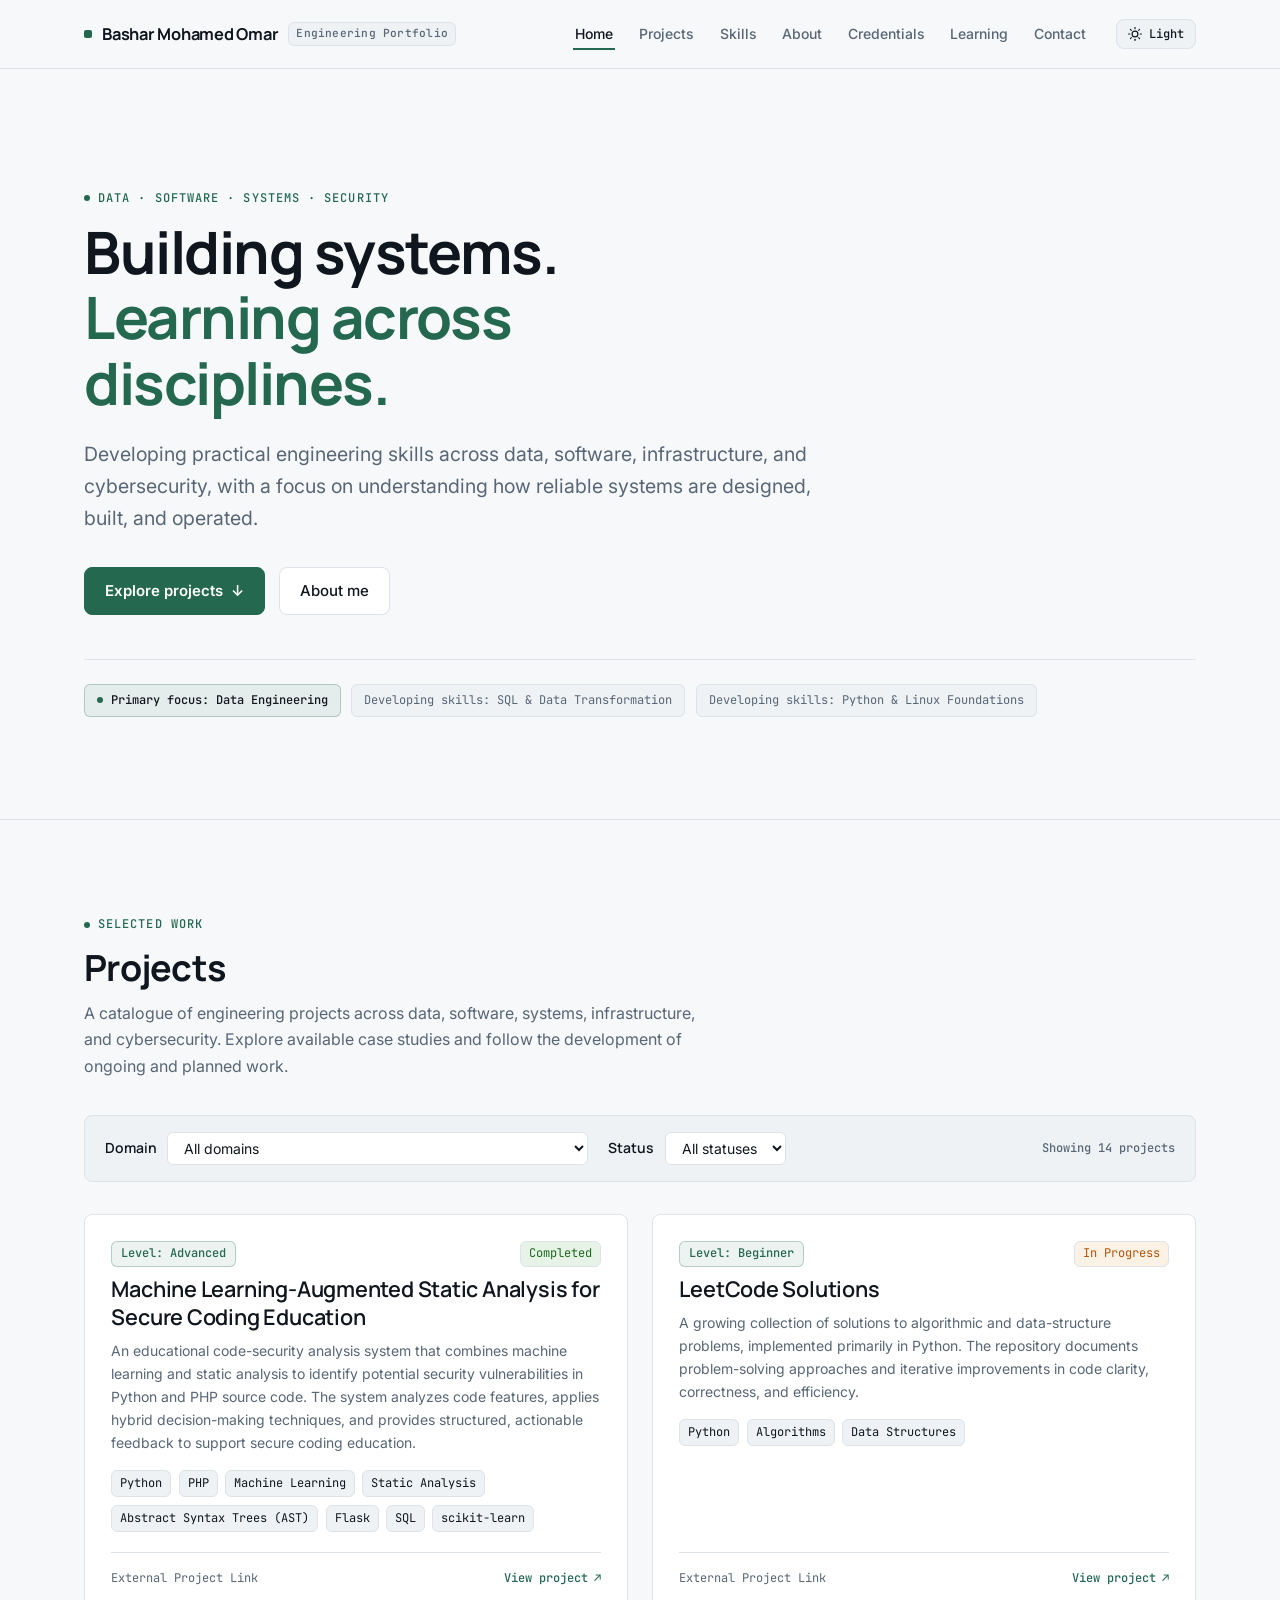
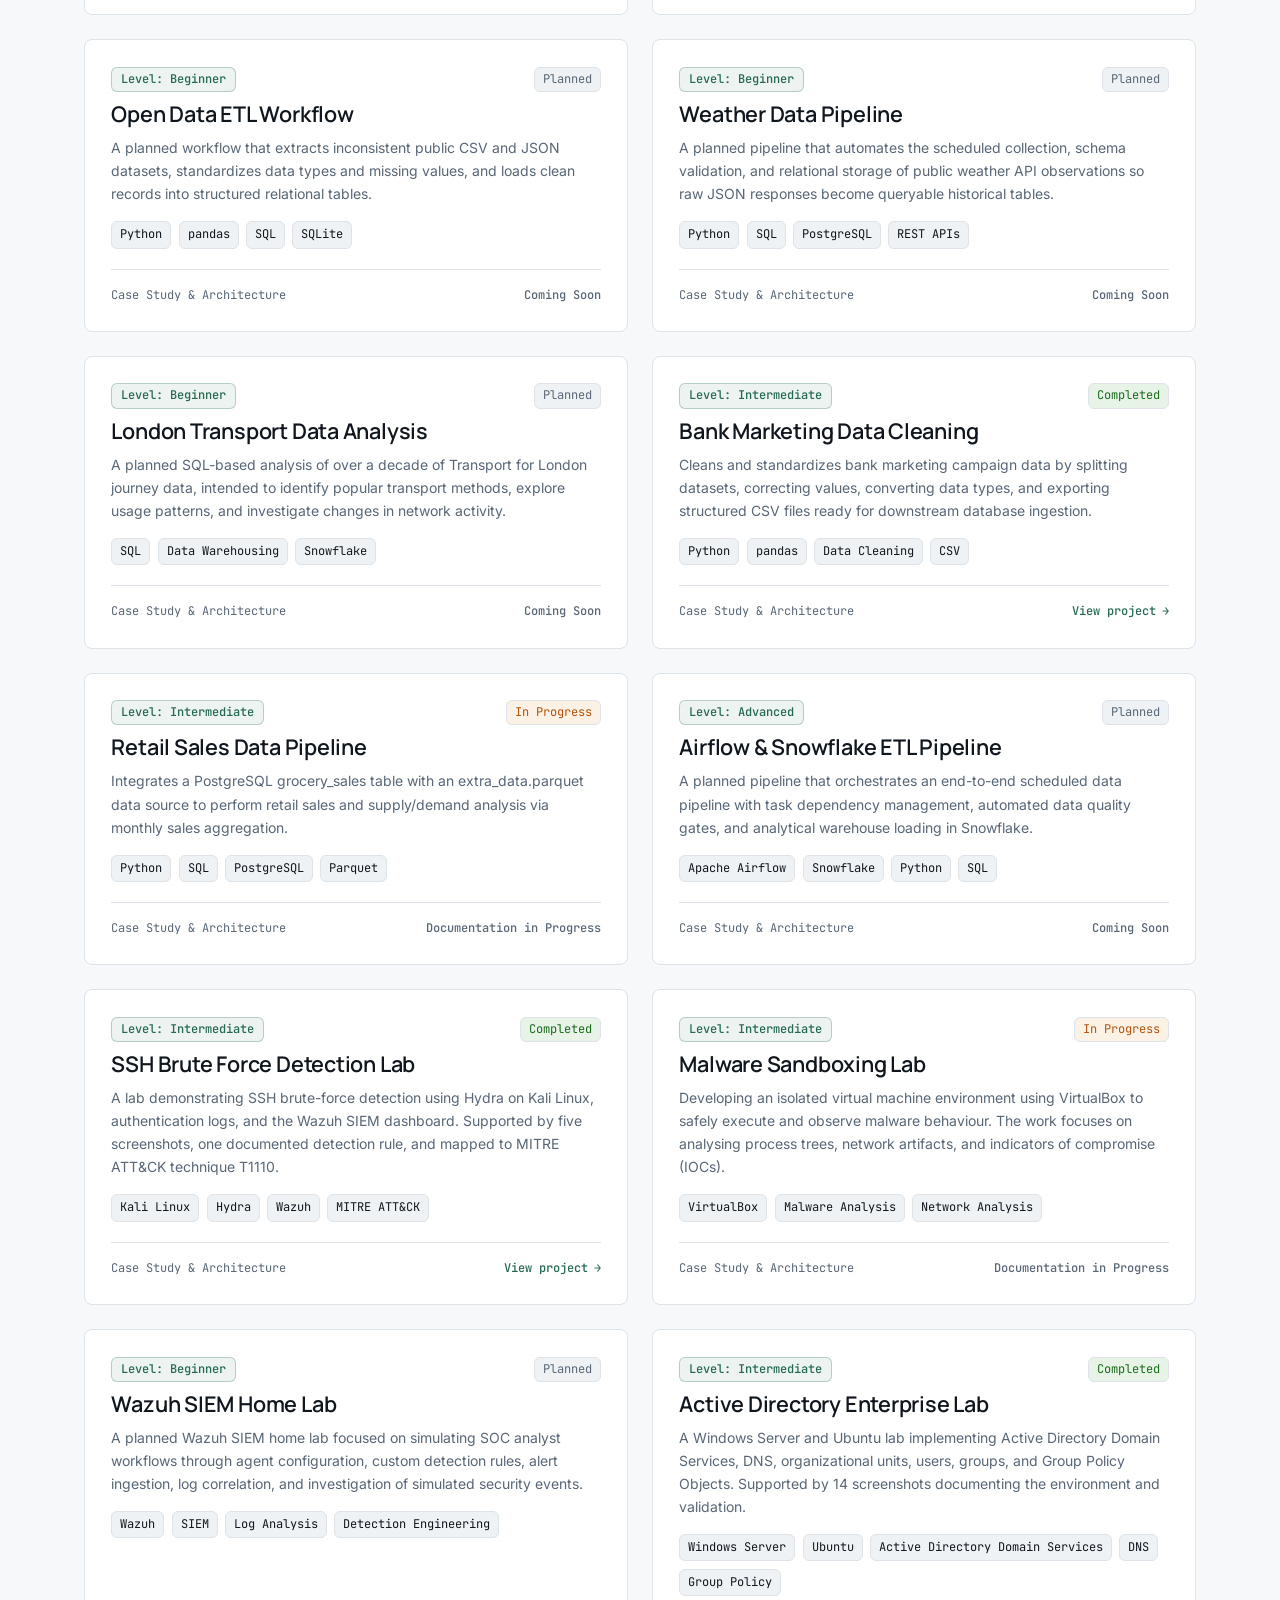
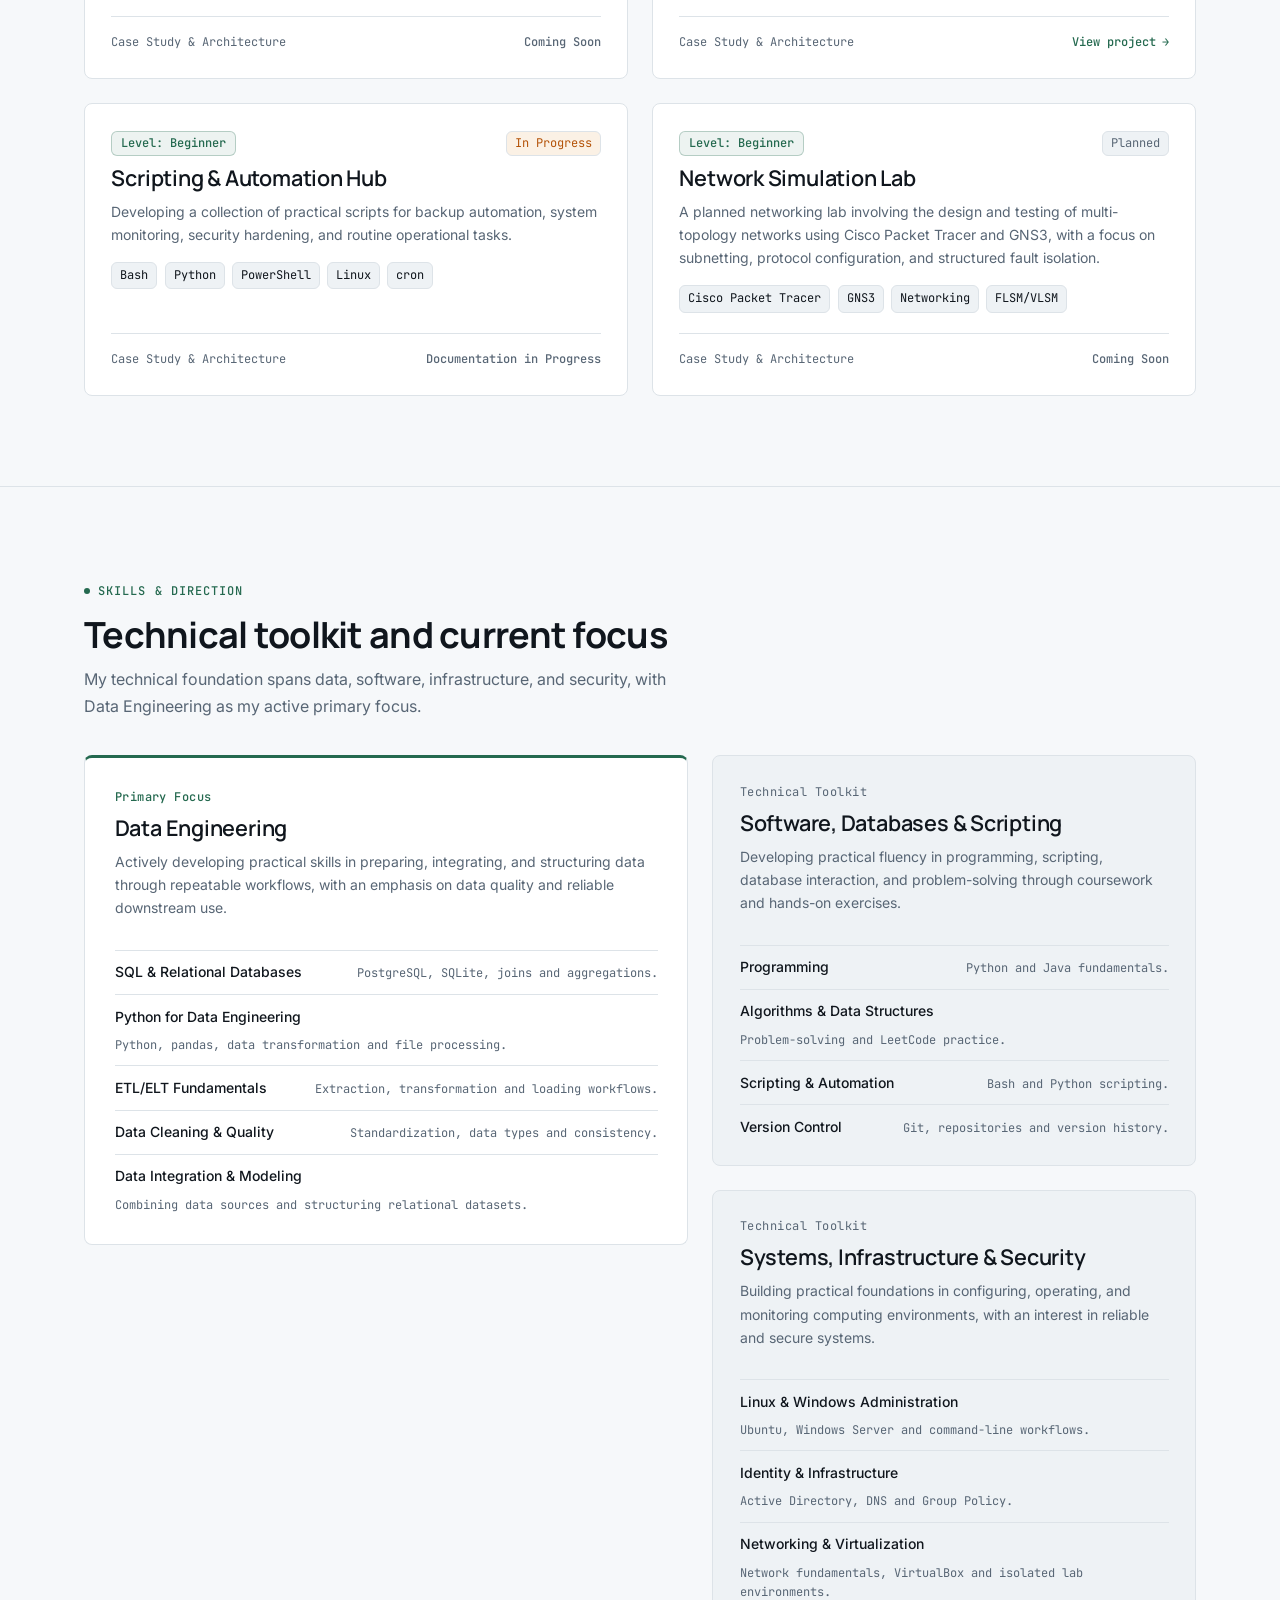
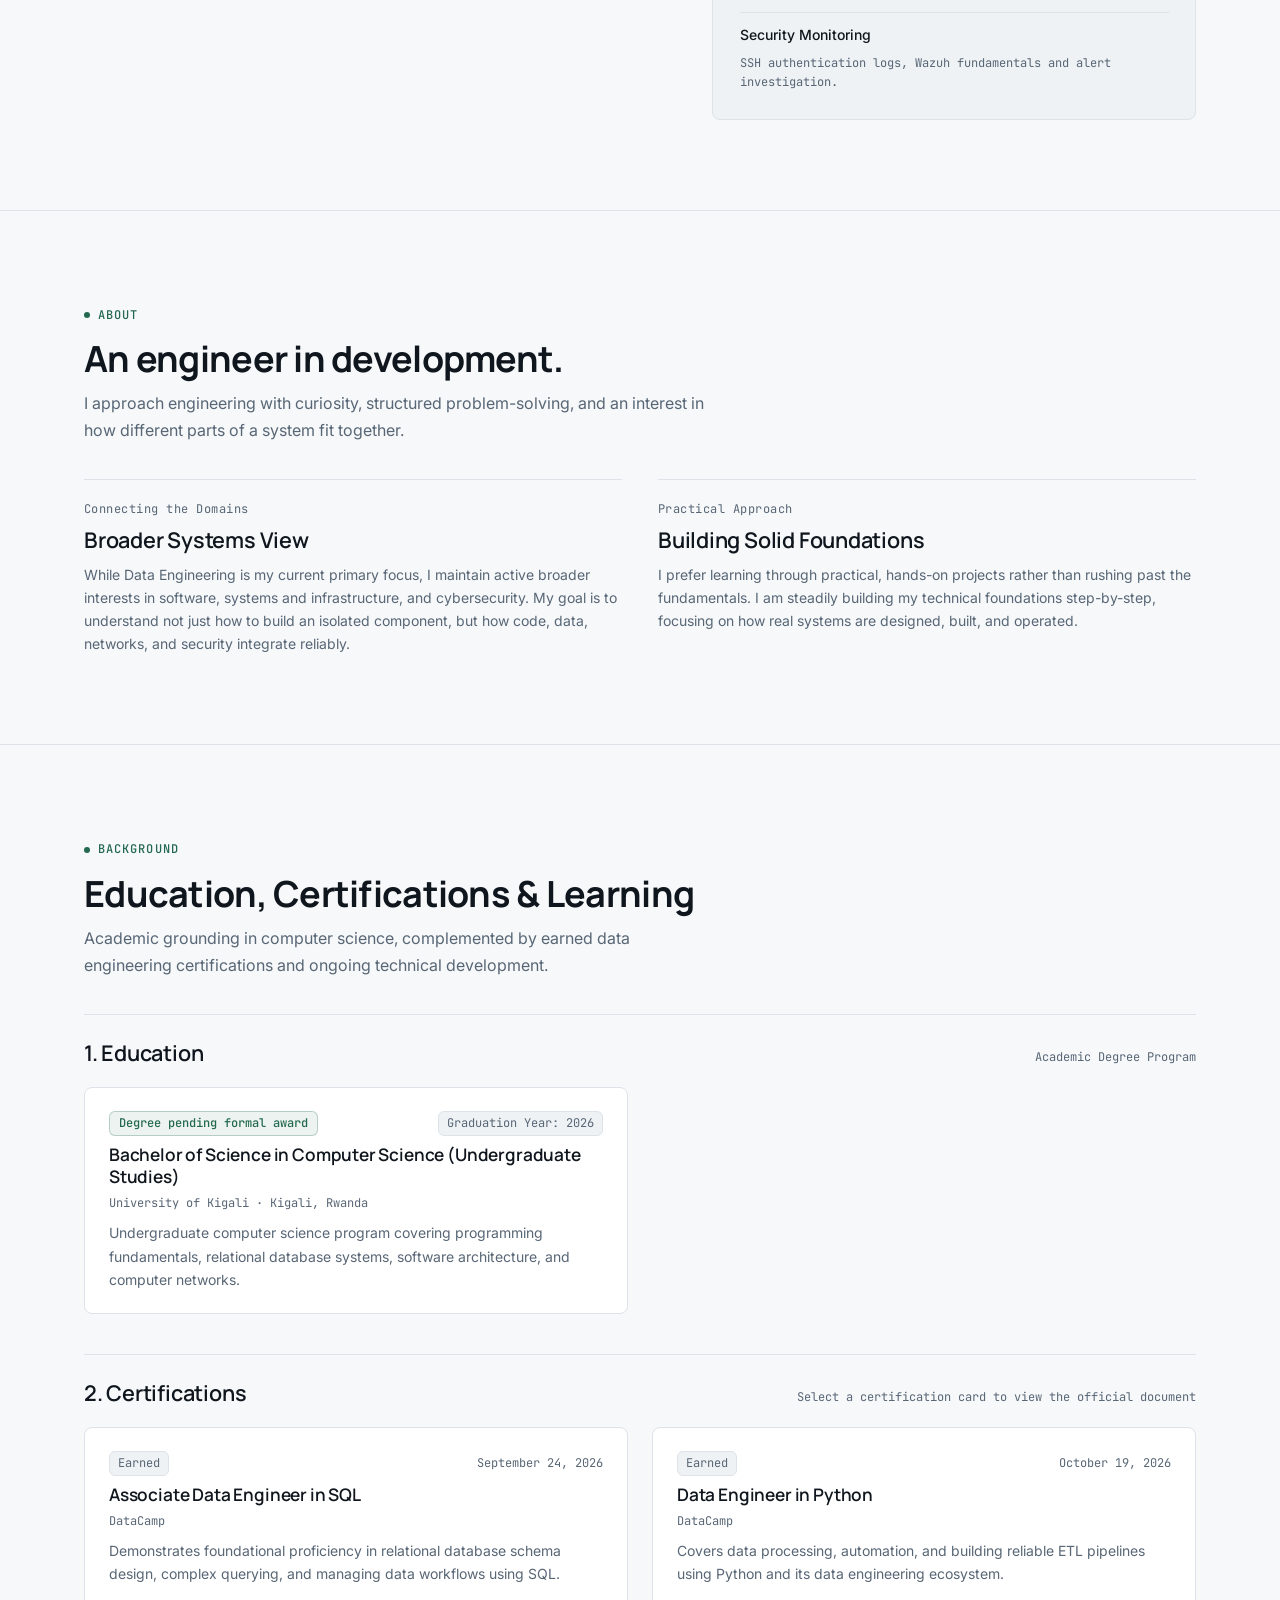
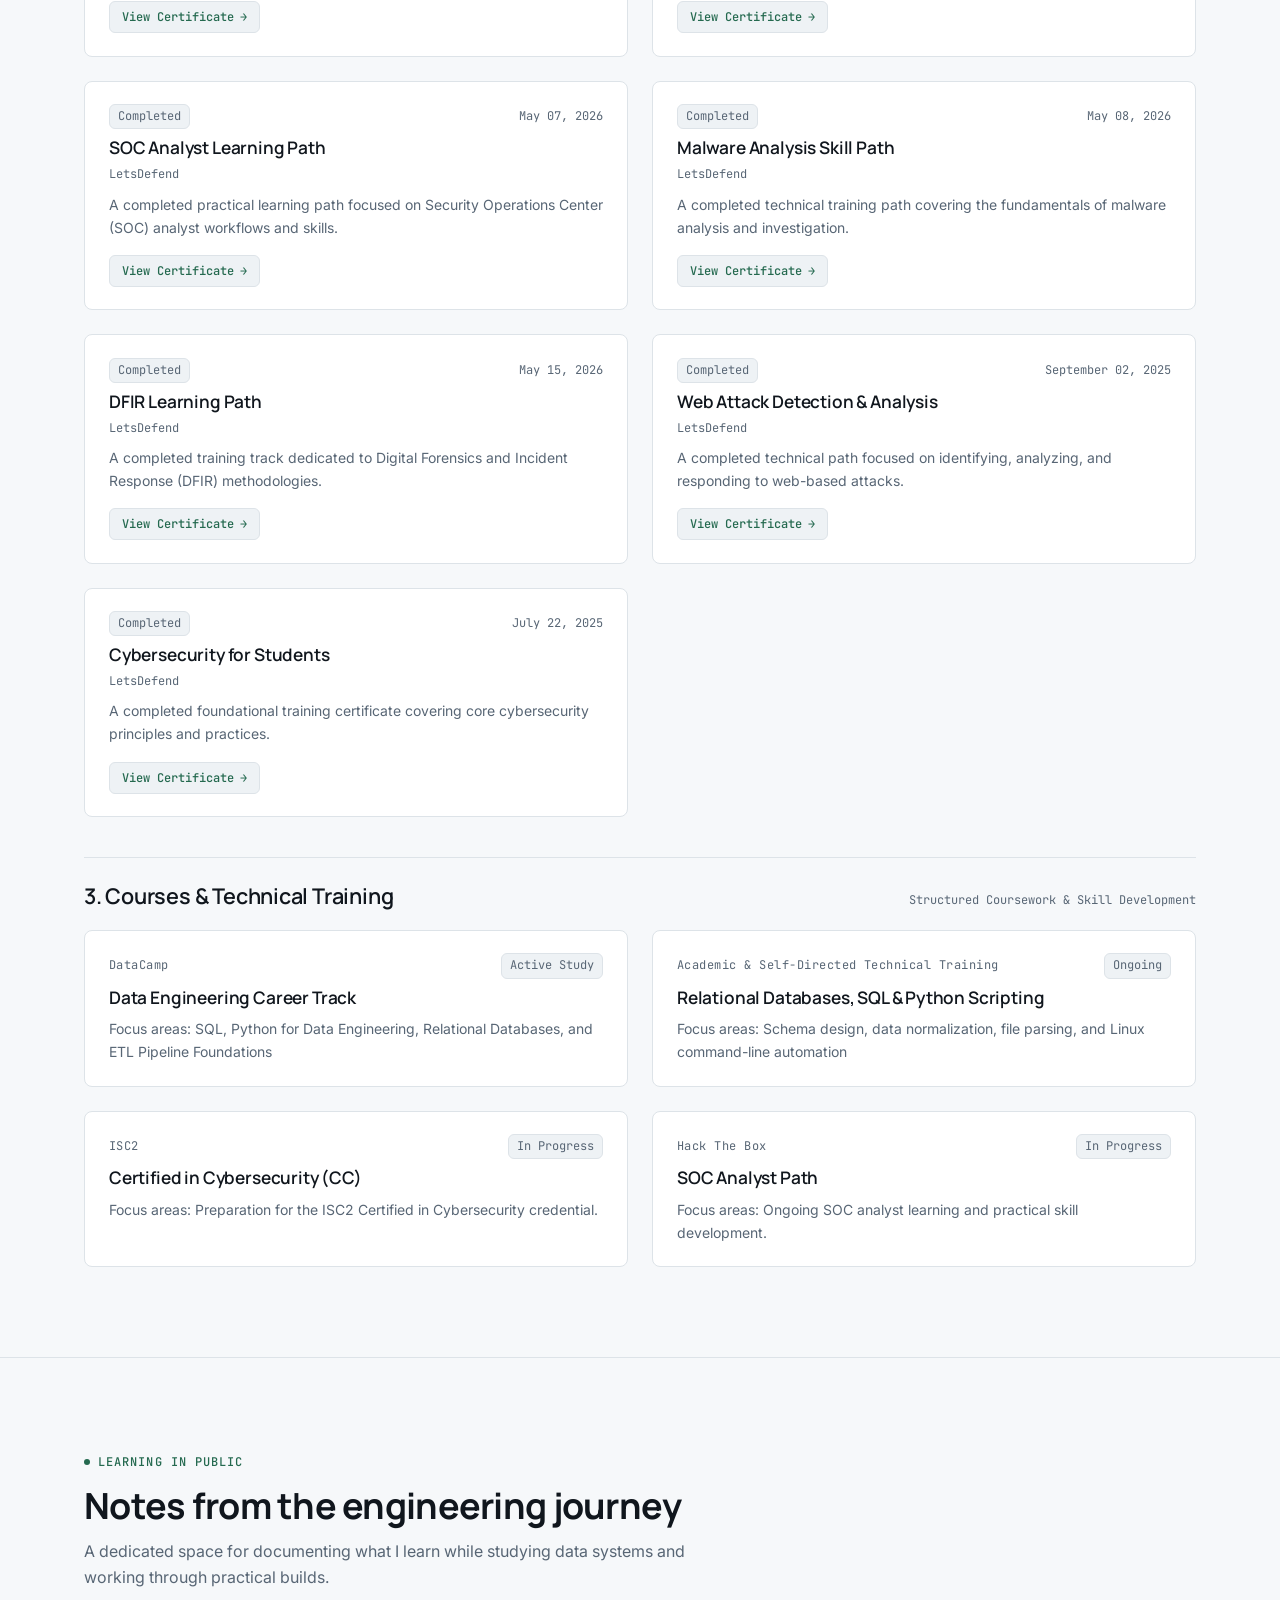
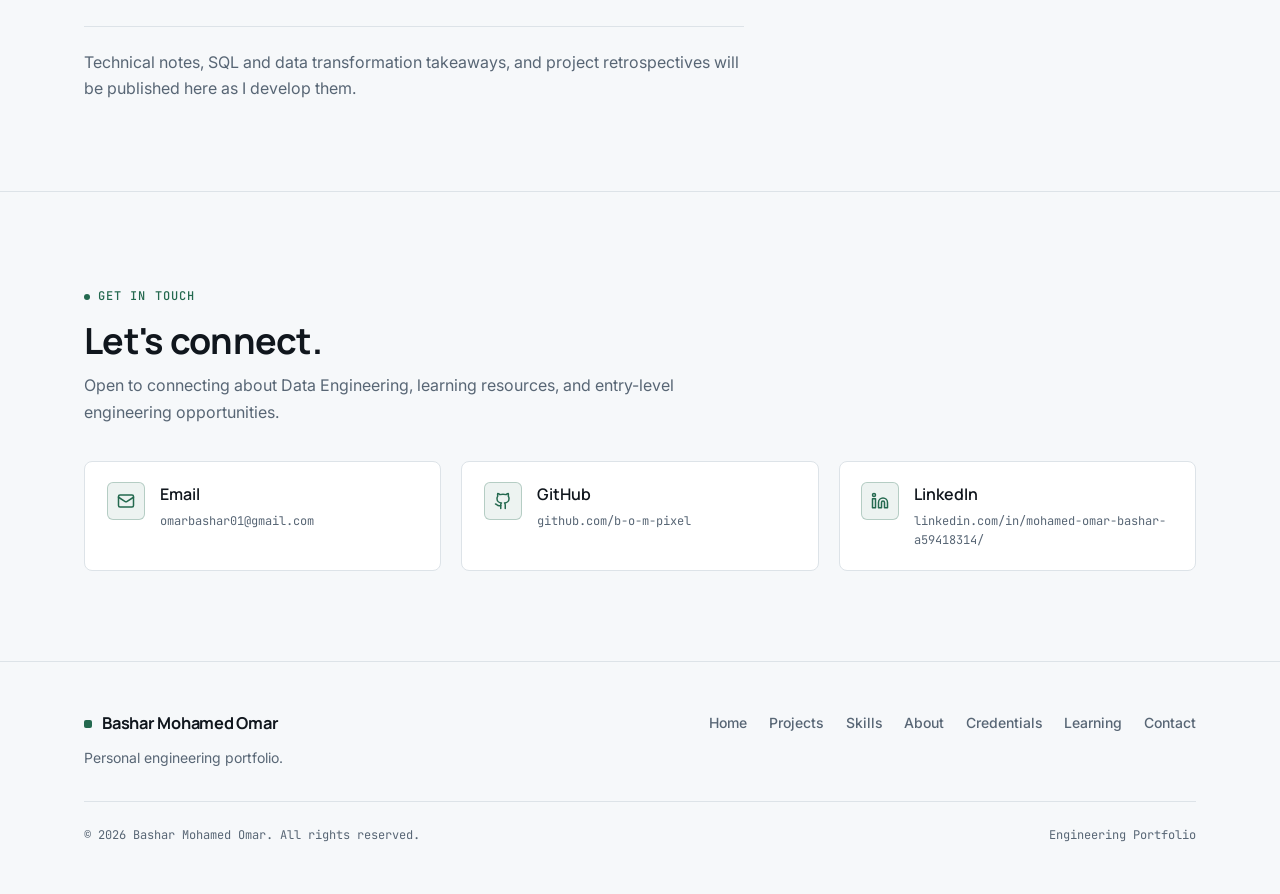
==== commit 5109f736: "Added Final year Project" ====
--- a/index.html
+++ b/index.html
@@ -100,6 +100,30 @@
         intro:
           'A catalogue of engineering projects across data, software, systems, infrastructure, and cybersecurity. Explore available case studies and follow the development of ongoing and planned work.',
         items: [
+        // --- Software Engineering ---
+        {
+            title: 'Machine Learning-Augmented Static Analysis for Secure Coding Education',
+            subtitle: 'A Case Study of University of Kigali',
+            domain: 'Cybersecurity / Software Engineering / Machine Learning',
+            tags: ['Python', 'PHP', 'Machine Learning', 'AST', 'Flask', 'scikit-learn'],
+            level: 'Advanced',
+            status: 'Completed',
+            isFeatured: true,
+            problem:
+              'An educational code-security analysis system that combines machine learning and static analysis to identify potential security vulnerabilities in Python and PHP source code. The system analyzes code features, applies hybrid decision-making techniques, and provides structured, actionable feedback to support secure coding education.',
+            techStack: ['Python', 'PHP', 'Machine Learning', 'Static Analysis', 'Abstract Syntax Trees (AST)', 'Flask', 'SQL', 'scikit-learn'],
+            href: 'https://ml-vuln-analyzer.onrender.com/'
+          },
+          {
+            title: 'LeetCode Solutions',
+            domain: 'Software Engineering',
+            tags: ['Python', 'Algorithms', 'Data Structures', 'Problem Solving'],
+            level: 'Beginner',
+            status: 'In Progress',
+            problem: 'A growing collection of solutions to algorithmic and data-structure problems, implemented primarily in Python. The repository documents problem-solving approaches and iterative improvements in code clarity, correctness, and efficiency.',
+            techStack: ['Python', 'Algorithms', 'Data Structures'],
+            href: 'https://github.com/b-o-m-pixel/leetcode'
+          },
           // --- Data Engineering ---
           {
             title: 'Open Data ETL Workflow',
@@ -154,7 +178,7 @@
             problem:
               'Integrates a PostgreSQL grocery_sales table with an extra_data.parquet data source to perform retail sales and supply/demand analysis via monthly sales aggregation.',
             techStack: ['Python', 'SQL', 'PostgreSQL', 'Parquet'],
-            href: ''
+            href: null
           },
           {
             title: 'Airflow & Snowflake ETL Pipeline',
@@ -186,7 +210,7 @@
             status: 'In Progress',
             problem: 'Developing an isolated virtual machine environment using VirtualBox to safely execute and observe malware behaviour. The work focuses on analysing process trees, network artifacts, and indicators of compromise (IOCs).',
             techStack: ['VirtualBox', 'Malware Analysis', 'Network Analysis'],
-            href: ''
+            href: null
           },
           {
             title: 'Wazuh SIEM Home Lab',
@@ -196,7 +220,7 @@
             status: 'Planned',
             problem: 'A planned Wazuh SIEM home lab focused on simulating SOC analyst workflows through agent configuration, custom detection rules, alert ingestion, log correlation, and investigation of simulated security events.',
             techStack: ['Wazuh', 'SIEM', 'Log Analysis', 'Detection Engineering'],
-            href: ''
+            href: null
           },
           // --- Systems & Infrastructure ---
           {
@@ -217,7 +241,7 @@
             status: 'In Progress',
             problem: 'Developing a collection of practical scripts for backup automation, system monitoring, security hardening, and routine operational tasks.',
             techStack: ['Bash', 'Python', 'PowerShell', 'Linux', 'cron'],
-            href: ''
+            href: null
           },
           {
             title: 'Network Simulation Lab',
@@ -227,18 +251,7 @@
             status: 'Planned',
             problem: 'A planned networking lab involving the design and testing of multi-topology networks using Cisco Packet Tracer and GNS3, with a focus on subnetting, protocol configuration, and structured fault isolation.',
             techStack: ['Cisco Packet Tracer', 'GNS3', 'Networking', 'FLSM/VLSM'],
-            href: ''
-          },
-          // --- Software Engineering ---
-          {
-            title: 'LeetCode Solutions',
-            domain: 'Software Engineering',
-            tags: ['Python', 'Algorithms', 'Data Structures', 'Problem Solving'],
-            level: 'Beginner',
-            status: 'In Progress',
-            problem: 'A growing collection of solutions to algorithmic and data-structure problems, implemented primarily in Python. The repository documents problem-solving approaches and iterative improvements in code clarity, correctness, and efficiency.',
-            techStack: ['Python', 'Algorithms', 'Data Structures'],
-            href: 'https://github.com/b-o-m-pixel/leetcode'
+            href: null
           },
         ]
       },
